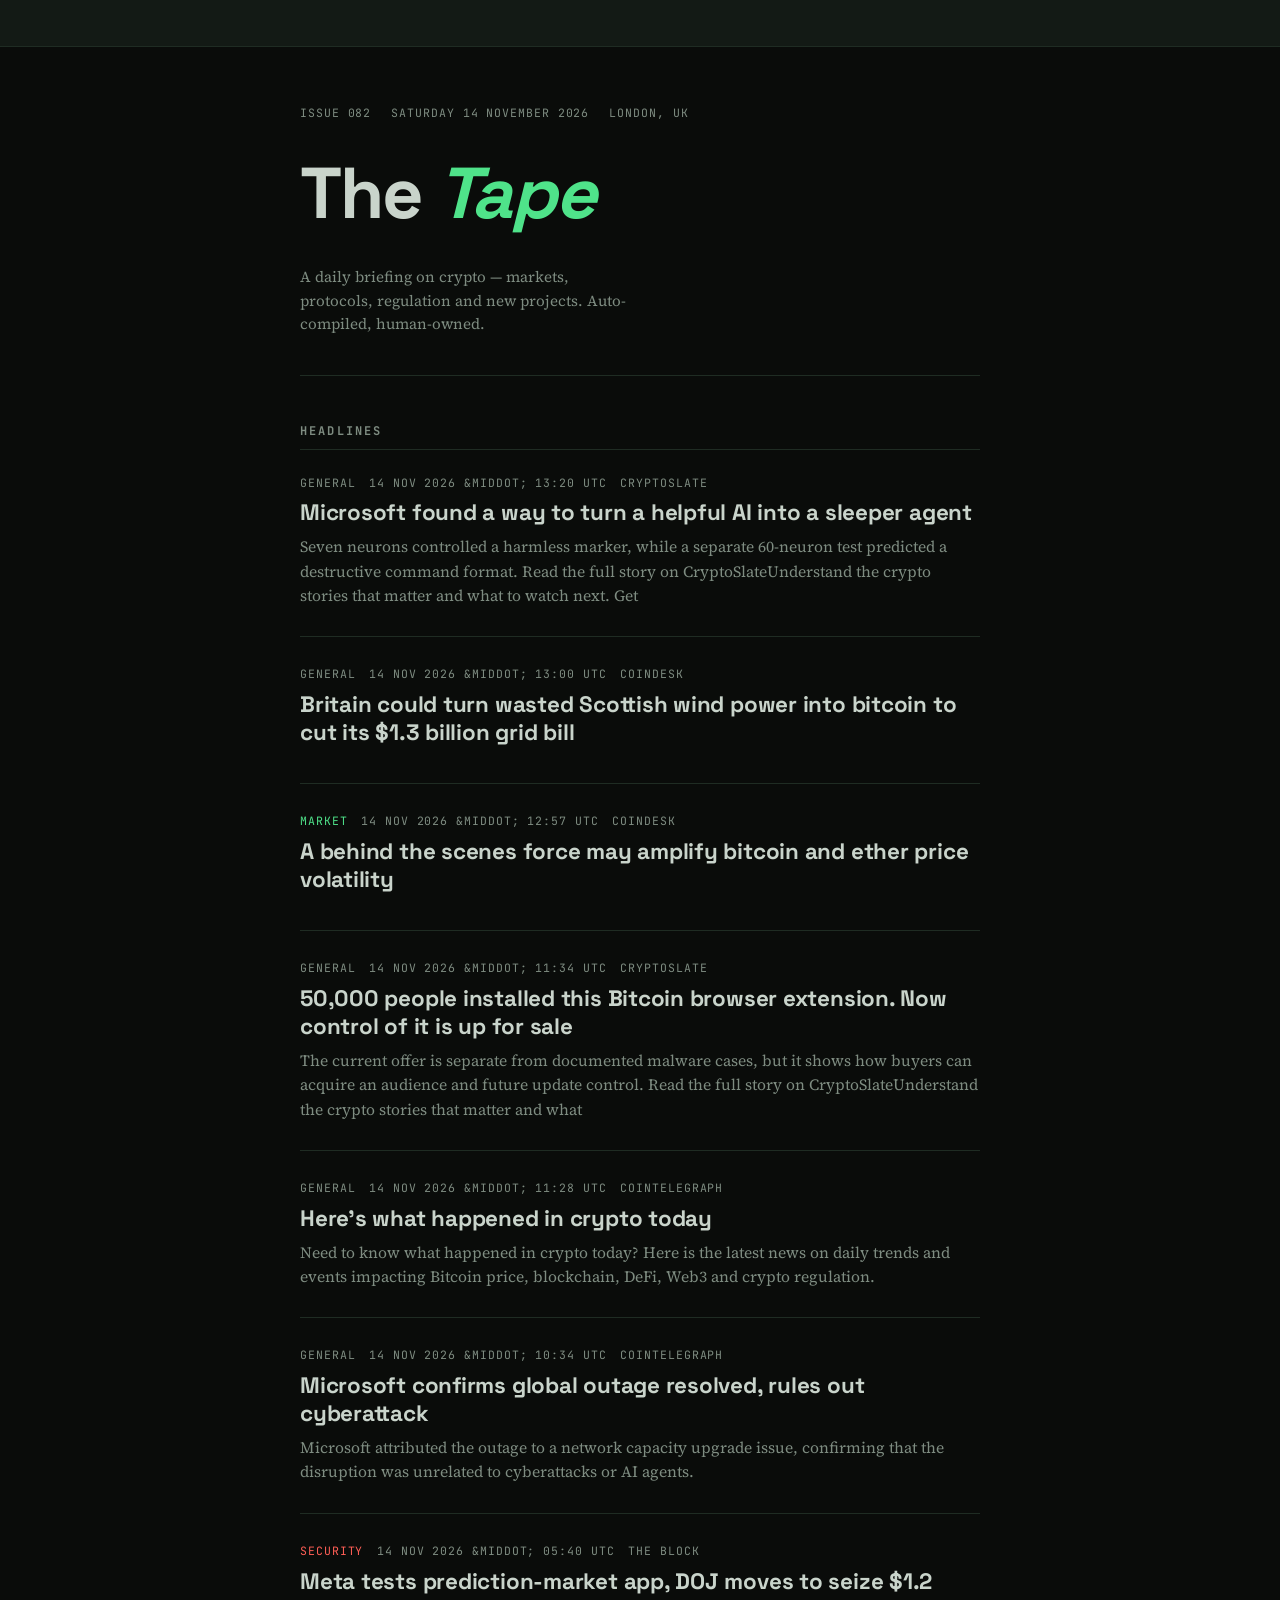
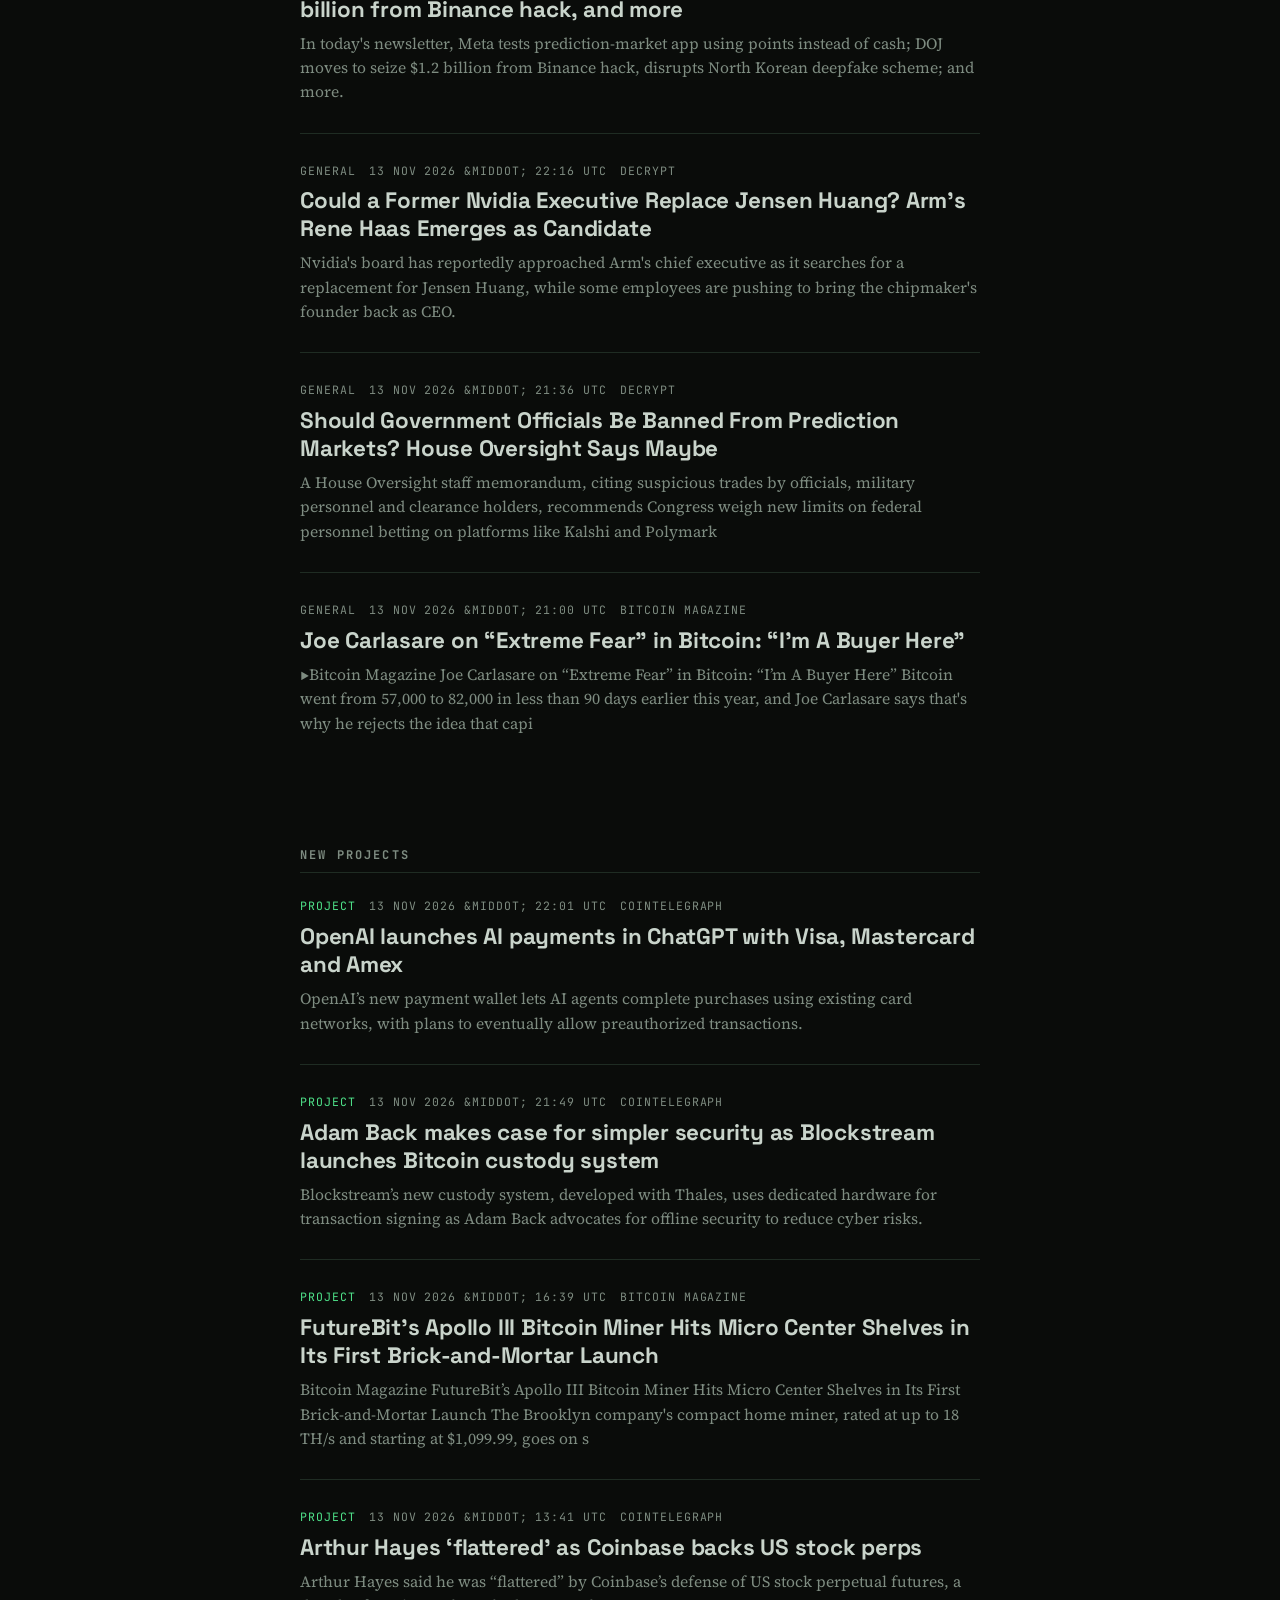
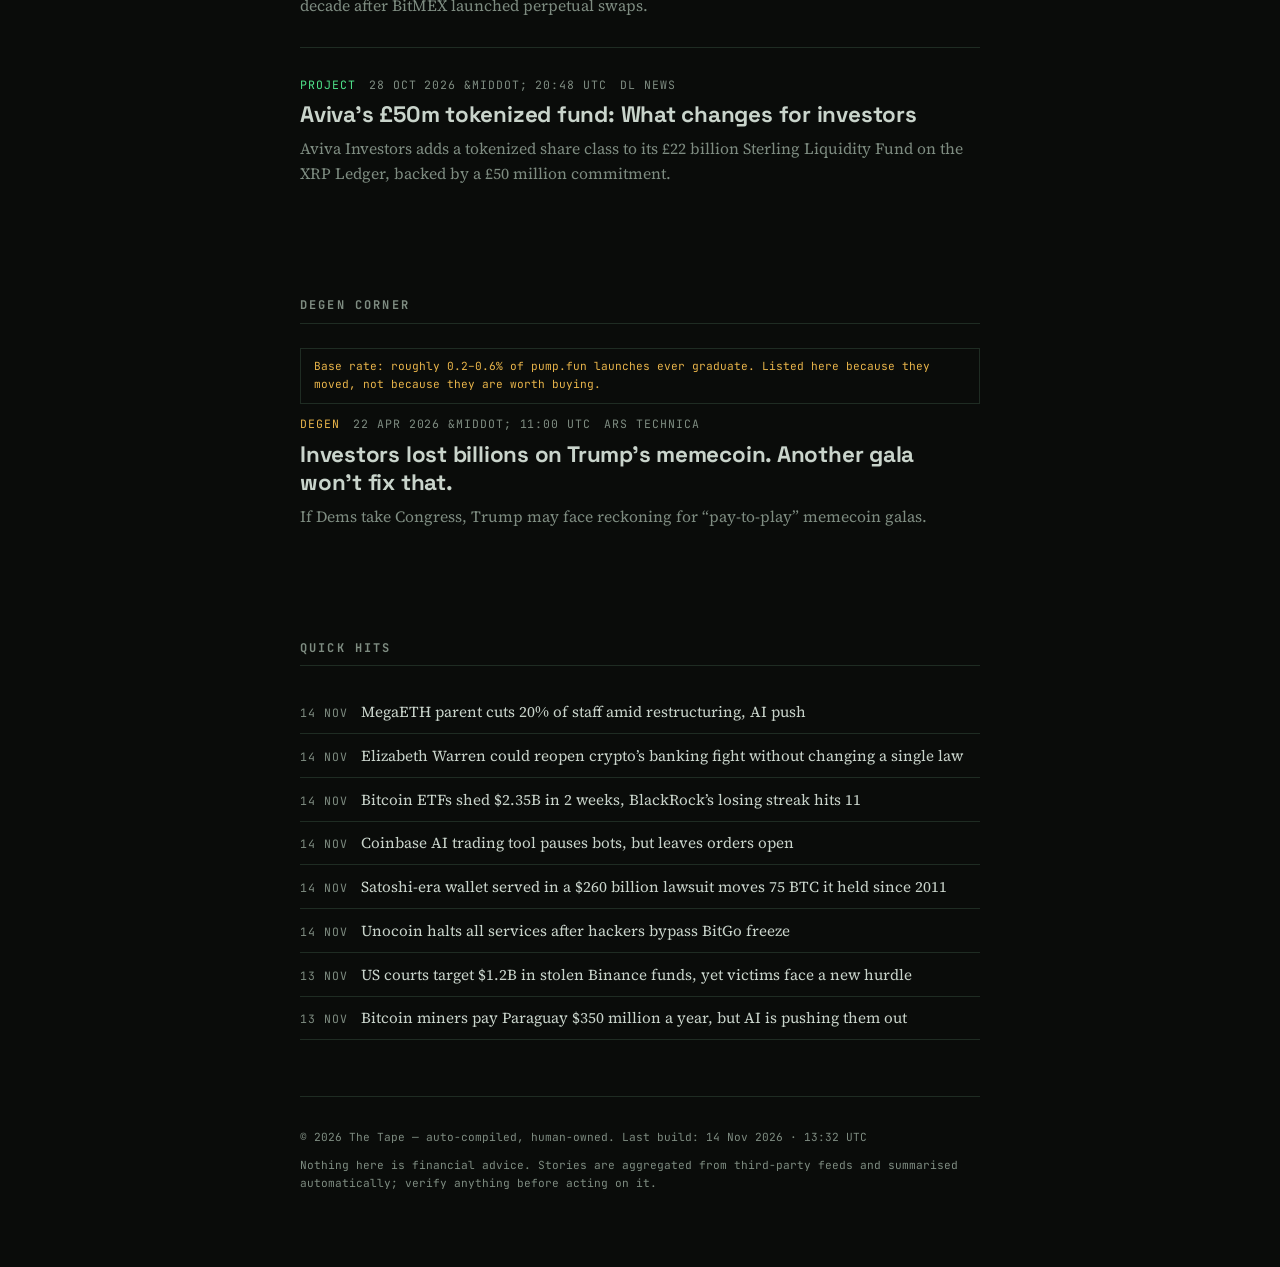
==== index.html @ 6de5f95a "Build: 2026-11-14 13:32 UTC" ====
<!DOCTYPE html>
<html lang="en">
<head>
<meta charset="utf-8">
<meta name="viewport" content="width=device-width, initial-scale=1.0">
<title>The Tape — Crypto Intelligence Briefing</title>
<meta name="description" content="A daily briefing on crypto: markets, protocols, regulation and new projects. Compiled for signal.">
<link rel="preconnect" href="https://fonts.googleapis.com">
<link rel="preconnect" href="https://fonts.gstatic.com" crossorigin>
<link href="https://fonts.googleapis.com/css2?family=Space+Grotesk:wght@500;700&family=Source+Serif+4:opsz,wght@8..60,400;8..60,600&family=JetBrains+Mono:wght@400;500&display=swap" rel="stylesheet">
<link rel="stylesheet" href="theme.css">
<style>
  * { box-sizing: border-box; }
  body { margin: 0; line-height: 1.55; font-size: 17px; }

  .ticker-rail {
    background: var(--rail);
    border-bottom: var(--rule);
    overflow: hidden;
    white-space: nowrap;
    padding: 0.6rem 0;
  }
  .ticker {
    display: inline-block;
    font-family: var(--face-data);
    font-size: 0.75rem;
    letter-spacing: 0.05em;
    color: var(--up);
    animation: scroll 60s linear infinite;
    padding-left: 100%;
  }
  @keyframes scroll { to { transform: translateX(-100%); } }

  .wrap { max-width: 720px; margin: 0 auto; padding: 0 1.25rem 4rem; }

  .masthead { padding: 2.5rem 0 1.5rem; border-bottom: var(--rule); }
  .masthead h1 {
    font-size: clamp(2.75rem, 13vw, 4.5rem);
    margin: 0.4rem 0;
    letter-spacing: -0.03em;
    font-weight: 700;
  }
  .masthead h1 em { color: var(--up); font-style: italic; }
  .issue-line { display: flex; gap: 1.25rem; flex-wrap: wrap; }
  .strapline { color: var(--ink-dim); font-size: 0.95rem; max-width: 42ch; }

  .section { padding: 2.25rem 0 0.5rem; }
  .section-head {
    font-family: var(--face-data);
    font-size: 0.75rem;
    letter-spacing: 0.18em;
    text-transform: uppercase;
    color: var(--ink-dim);
    border-bottom: var(--rule);
    padding-bottom: 0.5rem;
    margin-bottom: 1.5rem;
  }

  .story { padding-bottom: 1.75rem; margin-bottom: 1.75rem; border-bottom: var(--rule); }
  .story:last-child { border-bottom: none; }
  .meta { display: flex; gap: 0.85rem; flex-wrap: wrap; margin: 0 0 0.5rem; }
  .story h3 { font-size: 1.4rem; line-height: 1.25; margin: 0 0 0.5rem; letter-spacing: -0.01em; }
  .story h3 a { color: inherit; text-decoration: none; }
  .story h3 a:hover, .story h3 a:focus { color: var(--up); }
  .standfirst { margin: 0; color: var(--ink-dim); font-size: 0.98rem; }

  .quick-hits { list-style: none; padding: 0; margin: 0; }
  .quick-hits li {
    display: flex; gap: 0.85rem; align-items: baseline;
    padding: 0.6rem 0; border-bottom: var(--rule);
  }
  .quick-hits a { color: var(--ink); text-decoration: none; font-size: 0.95rem; }
  .quick-hits a:hover, .quick-hits a:focus { color: var(--up); }

  .colophon {
    font-family: var(--face-data);
    font-size: 0.7rem;
    color: var(--ink-dim);
    border-top: var(--rule);
    margin-top: 3rem;
    padding-top: 1.25rem;
  }

  a:focus-visible { outline: 2px solid var(--up); outline-offset: 3px; }
</style>
</head>
<body>

<div class="ticker-rail"><span class="ticker">Microsoft found a way to turn a helpful AI into a sleeper agent &nbsp;///&nbsp; Britain could turn wasted Scottish wind power into bitcoin to cut its $1.3 billion grid bill &nbsp;///&nbsp; A behind the scenes force may amplify bitcoin and ether price volatility &nbsp;///&nbsp; 50,000 people installed this Bitcoin browser extension. Now control of it is up for sale &nbsp;///&nbsp; Here’s what happened in crypto today</span></div>

<div class="wrap">

  <header class="masthead">
    <p class="issue-line">
      <span class="eyebrow">Issue 082</span>
      <span class="eyebrow">Saturday 14 November 2026</span>
      <span class="eyebrow">London, UK</span>
    </p>
    <h1>The <em>Tape</em></h1>
    <p class="strapline">
      A daily briefing on crypto — markets, protocols, regulation and new projects.
      Auto-compiled, human-owned.
    </p>
  </header>

  
    <section class="section">
      <h2 class="section-head">Headlines</h2>
      
      
      <article class="story">
        <p class="meta">
          <span class="tag tag--general">GENERAL</span>
          <span class="timestamp">14 NOV 2026 &MIDDOT; 13:20 UTC</span>
          <span class="source">CryptoSlate</span>
        </p>
        <h3><a href="https://cryptoslate.com/microsoft-found-a-way-to-turn-a-helpful-ai-into-a-sleeper-agent/">Microsoft found a way to turn a helpful AI into a sleeper agent</a></h3>
        <p class="standfirst">Seven neurons controlled a harmless marker, while a separate 60-neuron test predicted a destructive command format.
Read the full story on CryptoSlateUnderstand the crypto stories that matter and what to watch next. Get </p>
      </article>

      <article class="story">
        <p class="meta">
          <span class="tag tag--general">GENERAL</span>
          <span class="timestamp">14 NOV 2026 &MIDDOT; 13:00 UTC</span>
          <span class="source">CoinDesk</span>
        </p>
        <h3><a href="https://www.coindesk.com/policy/2026/11/13/britain-could-turn-wasted-scottish-wind-power-into-bitcoin-to-cut-its-usd1-3-billion-grid-bill">Britain could turn wasted Scottish wind power into bitcoin to cut its $1.3 billion grid bill</a></h3>
        <p class="standfirst"></p>
      </article>

      <article class="story">
        <p class="meta">
          <span class="tag tag--market">MARKET</span>
          <span class="timestamp">14 NOV 2026 &MIDDOT; 12:57 UTC</span>
          <span class="source">CoinDesk</span>
        </p>
        <h3><a href="https://www.coindesk.com/markets/2026/11/14/a-behind-the-scenes-force-may-amplify-bitcoin-and-ether-price-volatility">A behind the scenes force may amplify bitcoin and ether price volatility</a></h3>
        <p class="standfirst"></p>
      </article>

      <article class="story">
        <p class="meta">
          <span class="tag tag--general">GENERAL</span>
          <span class="timestamp">14 NOV 2026 &MIDDOT; 11:34 UTC</span>
          <span class="source">CryptoSlate</span>
        </p>
        <h3><a href="https://cryptoslate.com/50000-people-installed-this-bitcoin-browser-extension-now-control-of-it-is-up-for-sale/">50,000 people installed this Bitcoin browser extension. Now control of it is up for sale</a></h3>
        <p class="standfirst">The current offer is separate from documented malware cases, but it shows how buyers can acquire an audience and future update control.
Read the full story on CryptoSlateUnderstand the crypto stories that matter and what</p>
      </article>

      <article class="story">
        <p class="meta">
          <span class="tag tag--general">GENERAL</span>
          <span class="timestamp">14 NOV 2026 &MIDDOT; 11:28 UTC</span>
          <span class="source">Cointelegraph</span>
        </p>
        <h3><a href="https://cointelegraph.com/news/what-happened-in-crypto-today?utm_source=rss_feed&amp;utm_medium=rss&amp;utm_campaign=rss_partner_inbound">Here’s what happened in crypto today</a></h3>
        <p class="standfirst">Need to know what happened in crypto today? Here is the latest news on daily trends and events impacting Bitcoin price, blockchain, DeFi, Web3 and crypto regulation.</p>
      </article>

      <article class="story">
        <p class="meta">
          <span class="tag tag--general">GENERAL</span>
          <span class="timestamp">14 NOV 2026 &MIDDOT; 10:34 UTC</span>
          <span class="source">Cointelegraph</span>
        </p>
        <h3><a href="https://cointelegraph.com/news/microsoft-365-outage-resolved-cyberattack-ruled-out?utm_source=rss_feed&amp;utm_medium=rss&amp;utm_campaign=rss_partner_inbound">Microsoft confirms global outage resolved, rules out cyberattack</a></h3>
        <p class="standfirst">Microsoft attributed the outage to a network capacity upgrade issue, confirming that the disruption was unrelated to cyberattacks or AI agents.</p>
      </article>

      <article class="story">
        <p class="meta">
          <span class="tag tag--security">SECURITY</span>
          <span class="timestamp">14 NOV 2026 &MIDDOT; 05:40 UTC</span>
          <span class="source">The Block</span>
        </p>
        <h3><a href="https://www.theblock.co/newsletters/the-daily/2026-11-14-meta-prediction-market-app-doj-binance-hack-more-crypto-news-440304">Meta tests prediction-market app, DOJ moves to seize $1.2 billion from Binance hack, and more</a></h3>
        <p class="standfirst">In today&#x27;s newsletter, Meta tests prediction-market app using points instead of cash; DOJ moves to seize $1.2 billion from Binance hack, disrupts North Korean deepfake scheme; and more.</p>
      </article>

      <article class="story">
        <p class="meta">
          <span class="tag tag--general">GENERAL</span>
          <span class="timestamp">13 NOV 2026 &MIDDOT; 22:16 UTC</span>
          <span class="source">Decrypt</span>
        </p>
        <h3><a href="https://decrypt.co/383276/nvidia-arm-ceo-rene-haas-replace-jensen-huang">Could a Former Nvidia Executive Replace Jensen Huang? Arm’s Rene Haas Emerges as Candidate</a></h3>
        <p class="standfirst">Nvidia&#x27;s board has reportedly approached Arm&#x27;s chief executive as it searches for a replacement for Jensen Huang, while some employees are pushing to bring the chipmaker&#x27;s founder back as CEO.</p>
      </article>

      <article class="story">
        <p class="meta">
          <span class="tag tag--general">GENERAL</span>
          <span class="timestamp">13 NOV 2026 &MIDDOT; 21:36 UTC</span>
          <span class="source">Decrypt</span>
        </p>
        <h3><a href="https://decrypt.co/383271/government-officials-banned-prediction-markets-house-oversight">Should Government Officials Be Banned From Prediction Markets? House Oversight Says Maybe</a></h3>
        <p class="standfirst">A House Oversight staff memorandum, citing suspicious trades by officials, military personnel and clearance holders, recommends Congress weigh new limits on federal personnel betting on platforms like Kalshi and Polymark</p>
      </article>

      <article class="story">
        <p class="meta">
          <span class="tag tag--general">GENERAL</span>
          <span class="timestamp">13 NOV 2026 &MIDDOT; 21:00 UTC</span>
          <span class="source">Bitcoin Magazine</span>
        </p>
        <h3><a href="https://bitcoinmagazine.com/videos/joe-carlasare-on-extreme-fear-in-bitcoin-im-a-buyer-here">Joe Carlasare on “Extreme Fear” in Bitcoin: “I’m A Buyer Here”</a></h3>
        <p class="standfirst">▶Bitcoin Magazine

Joe Carlasare on “Extreme Fear” in Bitcoin: “I’m A Buyer Here”
Bitcoin went from 57,000 to 82,000 in less than 90 days earlier this year, and Joe Carlasare says that&#x27;s why he rejects the idea that capi</p>
      </article>
    </section>
  
    <section class="section">
      <h2 class="section-head">New projects</h2>
      
      
      <article class="story">
        <p class="meta">
          <span class="tag tag--project">PROJECT</span>
          <span class="timestamp">13 NOV 2026 &MIDDOT; 22:01 UTC</span>
          <span class="source">Cointelegraph</span>
        </p>
        <h3><a href="https://cointelegraph.com/news/openai-ai-payments-chatgpt-wallet-visa-mastercard-amex?utm_source=rss_feed&amp;utm_medium=rss&amp;utm_campaign=rss_partner_inbound">OpenAI launches AI payments in ChatGPT with Visa, Mastercard and Amex</a></h3>
        <p class="standfirst">OpenAI’s new payment wallet lets AI agents complete purchases using existing card networks, with plans to eventually allow preauthorized transactions.</p>
      </article>

      <article class="story">
        <p class="meta">
          <span class="tag tag--project">PROJECT</span>
          <span class="timestamp">13 NOV 2026 &MIDDOT; 21:49 UTC</span>
          <span class="source">Cointelegraph</span>
        </p>
        <h3><a href="https://cointelegraph.com/news/adam-back-simpler-security-blockstream-bitcoin-custody-system?utm_source=rss_feed&amp;utm_medium=rss&amp;utm_campaign=rss_partner_inbound">Adam Back makes case for simpler security as Blockstream launches Bitcoin custody system</a></h3>
        <p class="standfirst">Blockstream’s new custody system, developed with Thales, uses dedicated hardware for transaction signing as Adam Back advocates for offline security to reduce cyber risks.</p>
      </article>

      <article class="story">
        <p class="meta">
          <span class="tag tag--project">PROJECT</span>
          <span class="timestamp">13 NOV 2026 &MIDDOT; 16:39 UTC</span>
          <span class="source">Bitcoin Magazine</span>
        </p>
        <h3><a href="https://bitcoinmagazine.com/news/futurebit-apollo-iii-hits-micro-center-shelves">FutureBit’s Apollo III Bitcoin Miner Hits Micro Center Shelves in Its First Brick-and-Mortar Launch</a></h3>
        <p class="standfirst">Bitcoin Magazine

FutureBit’s Apollo III Bitcoin Miner Hits Micro Center Shelves in Its First Brick-and-Mortar Launch
The Brooklyn company&#x27;s compact home miner, rated at up to 18 TH/s and starting at $1,099.99, goes on s</p>
      </article>

      <article class="story">
        <p class="meta">
          <span class="tag tag--project">PROJECT</span>
          <span class="timestamp">13 NOV 2026 &MIDDOT; 13:41 UTC</span>
          <span class="source">Cointelegraph</span>
        </p>
        <h3><a href="https://cointelegraph.com/news/arthur-hayes-coinbase-us-stock-perps-cftc?utm_source=rss_feed&amp;utm_medium=rss&amp;utm_campaign=rss_partner_inbound">Arthur Hayes ‘flattered’ as Coinbase backs US stock perps</a></h3>
        <p class="standfirst">Arthur Hayes said he was “flattered” by Coinbase’s defense of US stock perpetual futures, a decade after BitMEX launched perpetual swaps.</p>
      </article>

      <article class="story">
        <p class="meta">
          <span class="tag tag--project">PROJECT</span>
          <span class="timestamp">28 OCT 2026 &MIDDOT; 20:48 UTC</span>
          <span class="source">DL News</span>
        </p>
        <h3><a href="https://www.dlnews.com/articles/markets/aviva-tokenized-liquidity-fund-explained/">Aviva’s £50m tokenized fund: What changes for investors</a></h3>
        <p class="standfirst">Aviva Investors adds a tokenized share class to its £22 billion Sterling Liquidity Fund on the XRP Ledger, backed by a £50 million commitment.</p>
      </article>
    </section>
  
    <section class="section">
      <h2 class="section-head">Degen corner</h2>
      <p class="degen-note">Base rate: roughly 0.2&ndash;0.6% of pump.fun launches ever graduate. Listed here because they moved, not because they are worth buying.</p>
      
      <article class="story">
        <p class="meta">
          <span class="tag tag--degen">DEGEN</span>
          <span class="timestamp">22 APR 2026 &MIDDOT; 11:00 UTC</span>
          <span class="source">Ars Technica</span>
        </p>
        <h3><a href="https://arstechnica.com/tech-policy/2026/04/investors-lost-billions-on-trumps-memecoin-another-gala-wont-fix-that/">Investors lost billions on Trump’s memecoin. Another gala won’t fix that.</a></h3>
        <p class="standfirst">If Dems take Congress, Trump may face reckoning for “pay-to-play” memecoin galas.</p>
      </article>
    </section>
  
    <section class="section">
      <h2 class="section-head">Quick hits</h2>
      <ul class="quick-hits">
        <li><span class="timestamp">14 NOV</span><a href="https://cointelegraph.com/news/megaeth-parent-cuts-20-percent-staff-ai-push?utm_source=rss_feed&amp;utm_medium=rss&amp;utm_campaign=rss_partner_inbound">MegaETH parent cuts 20% of staff amid restructuring, AI push</a></li>
        <li><span class="timestamp">14 NOV</span><a href="https://cryptoslate.com/warren-could-reopen-crypto-banking-fight-without-changing-a-single-law/">Elizabeth Warren could reopen crypto’s banking fight without changing a single law</a></li>
        <li><span class="timestamp">14 NOV</span><a href="https://cointelegraph.com/markets/bitcoin-etf-outflows-2-35-billion-blackrock-11-session-streak?utm_source=rss_feed&amp;utm_medium=rss&amp;utm_campaign=rss_partner_inbound">Bitcoin ETFs shed $2.35B in 2 weeks, BlackRock’s losing streak hits 11</a></li>
        <li><span class="timestamp">14 NOV</span><a href="https://cryptoslate.com/coinbase-ai-trading-tool-pauses-bots-but-leaves-orders-open/">Coinbase AI trading tool pauses bots, but leaves orders open</a></li>
        <li><span class="timestamp">14 NOV</span><a href="https://www.coindesk.com/markets/2026/11/13/satoshi-era-wallet-served-in-a-usd260-billion-lawsuit-moves-75-btc-it-held-since-2011">Satoshi-era wallet served in a $260 billion lawsuit moves 75 BTC it held since 2011</a></li>
        <li><span class="timestamp">14 NOV</span><a href="https://cryptoslate.com/unocoin-halts-all-services-after-hackers-bypass-bitgo-freeze/">Unocoin halts all services after hackers bypass BitGo freeze</a></li>
        <li><span class="timestamp">13 NOV</span><a href="https://cryptoslate.com/binance-funds-theft-us-court-orders-cover-over-1-2-billion-with-return-unresolved/">US courts target $1.2B in stolen Binance funds, yet victims face a new hurdle</a></li>
        <li><span class="timestamp">13 NOV</span><a href="https://www.coindesk.com/tech/2026/11/13/bitcoin-miners-pay-paraguay-usd350-million-a-year-but-ai-is-pushing-them-out">Bitcoin miners pay Paraguay $350 million a year, but AI is pushing them out</a></li>
      </ul>
    </section>

  <footer class="colophon">
    <p>&copy; 2026 The Tape — auto-compiled, human-owned. Last build: 14 Nov 2026 &middot; 13:32 UTC</p>
    <p>Nothing here is financial advice. Stories are aggregated from third-party
       feeds and summarised automatically; verify anything before acting on it.</p>
  </footer>

</div>
</body>
</html>
---- theme.css ----
/* The Tape — theme tokens
   Drop into template.html's <style> block, above your existing rules.
   Deliberately distinct from The Wire's paper palette: this is a reading
   surface for market data, so the green is a price signal first and a
   decoration second. Green means up, red means down, amber means "handle
   with care" — the DEGEN section is amber-cased throughout for that reason.
*/

:root {
  /* Surface — near-black with a slight green cast, not pure #000.
     Pure black on OLED makes hairline rules disappear. */
  --void:    #0A0C0A;   /* page */
  --rail:    #131A15;   /* cards, ticker strip */
  --line:    #1F2C23;   /* hairlines, dividers */

  /* Text — desaturated so the signal colours stay loud */
  --ink:     #C9D4CB;   /* body */
  --ink-dim: #7E8C81;   /* timestamps, source names, metadata */

  /* Signal */
  --up:      #4FE38A;   /* gains, live indicator, active filter */
  --down:    #FF5F56;   /* losses, security alerts */
  --caution: #E8B44A;   /* degen section, promo-flagged stories */

  /* Type */
  --face-display: "Space Grotesk", "Archivo", system-ui, sans-serif;
  --face-body:    "Source Serif 4", Georgia, serif;
  --face-data:    "JetBrains Mono", "IBM Plex Mono", ui-monospace, monospace;

  --rule: 1px solid var(--line);
}

body {
  background: var(--void);
  color: var(--ink);
  font-family: var(--face-body);
}

/* Section eyebrows and all numeric data run monospace — on a page called
   The Tape, the fixed-width column IS the identity. Don't set prices in
   the body face; the digits won't align down the column. */
.eyebrow, .timestamp, .source, .price, .tag {
  font-family: var(--face-data);
  font-size: 0.72rem;
  letter-spacing: 0.08em;
  text-transform: uppercase;
  color: var(--ink-dim);
}

h1, h2, h3 { font-family: var(--face-display); color: var(--ink); }

/* Tag colours by section — the classifier's output drives these */
.tag--market     { color: var(--up); }
.tag--protocol   { color: var(--ink); }
.tag--regulation { color: var(--ink-dim); }
.tag--security   { color: var(--down); }
.tag--project    { color: var(--up); }
.tag--degen      { color: var(--caution); }
.tag--general    { color: var(--ink-dim); }

/* Price direction */
.delta--up   { color: var(--up); }
.delta--down { color: var(--down); }

/* Promo-flagged stories stay visible but visually demoted — you want to see
   what the low-trust feeds are pushing without it competing for attention. */
.story--promo { opacity: 0.55; border-left: 2px solid var(--caution); padding-left: 0.75rem; }

/* The degen section carries its base rate in the header, permanently.
   This is the honest framing, not a disclaimer bolted on. */
.degen-note {
  font-family: var(--face-data);
  font-size: 0.7rem;
  color: var(--caution);
  border: var(--rule);
  padding: 0.6rem 0.8rem;
}

@media (prefers-reduced-motion: reduce) {
  .ticker { animation: none; overflow-x: auto; }
}
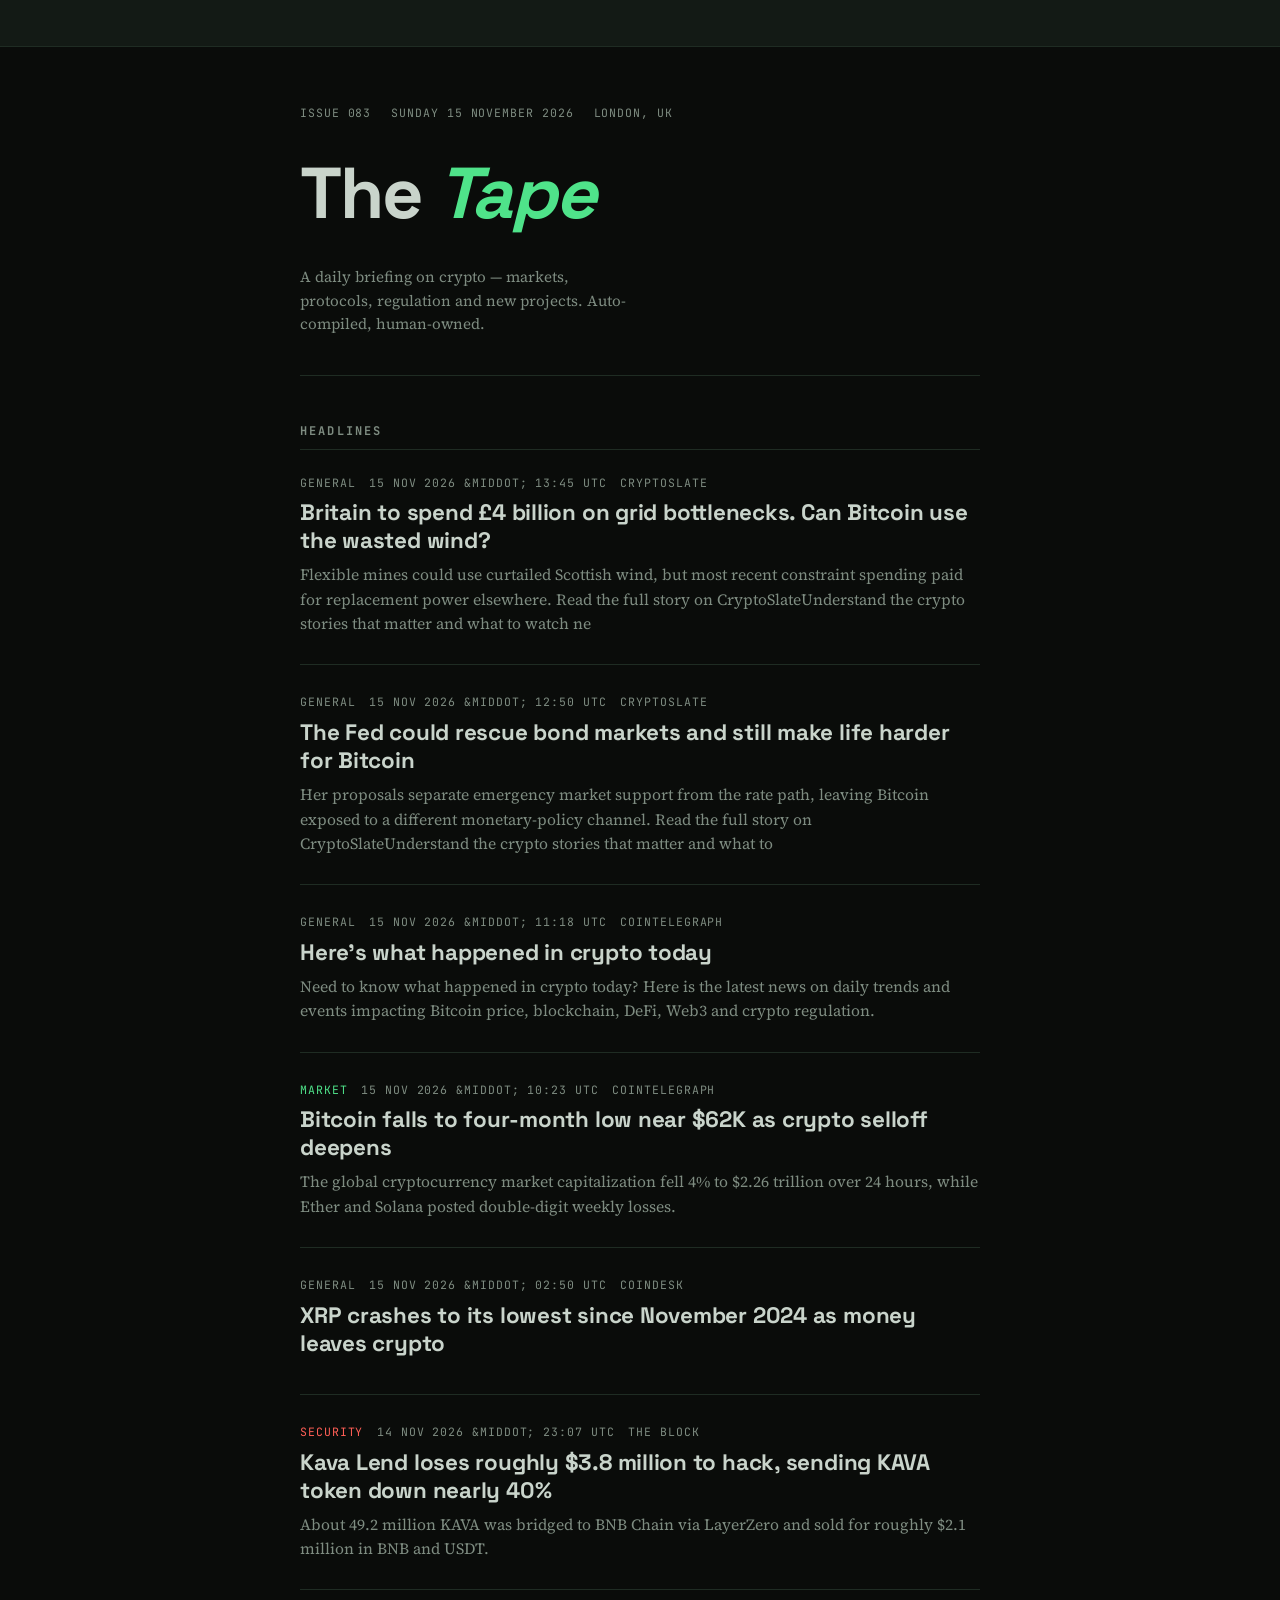
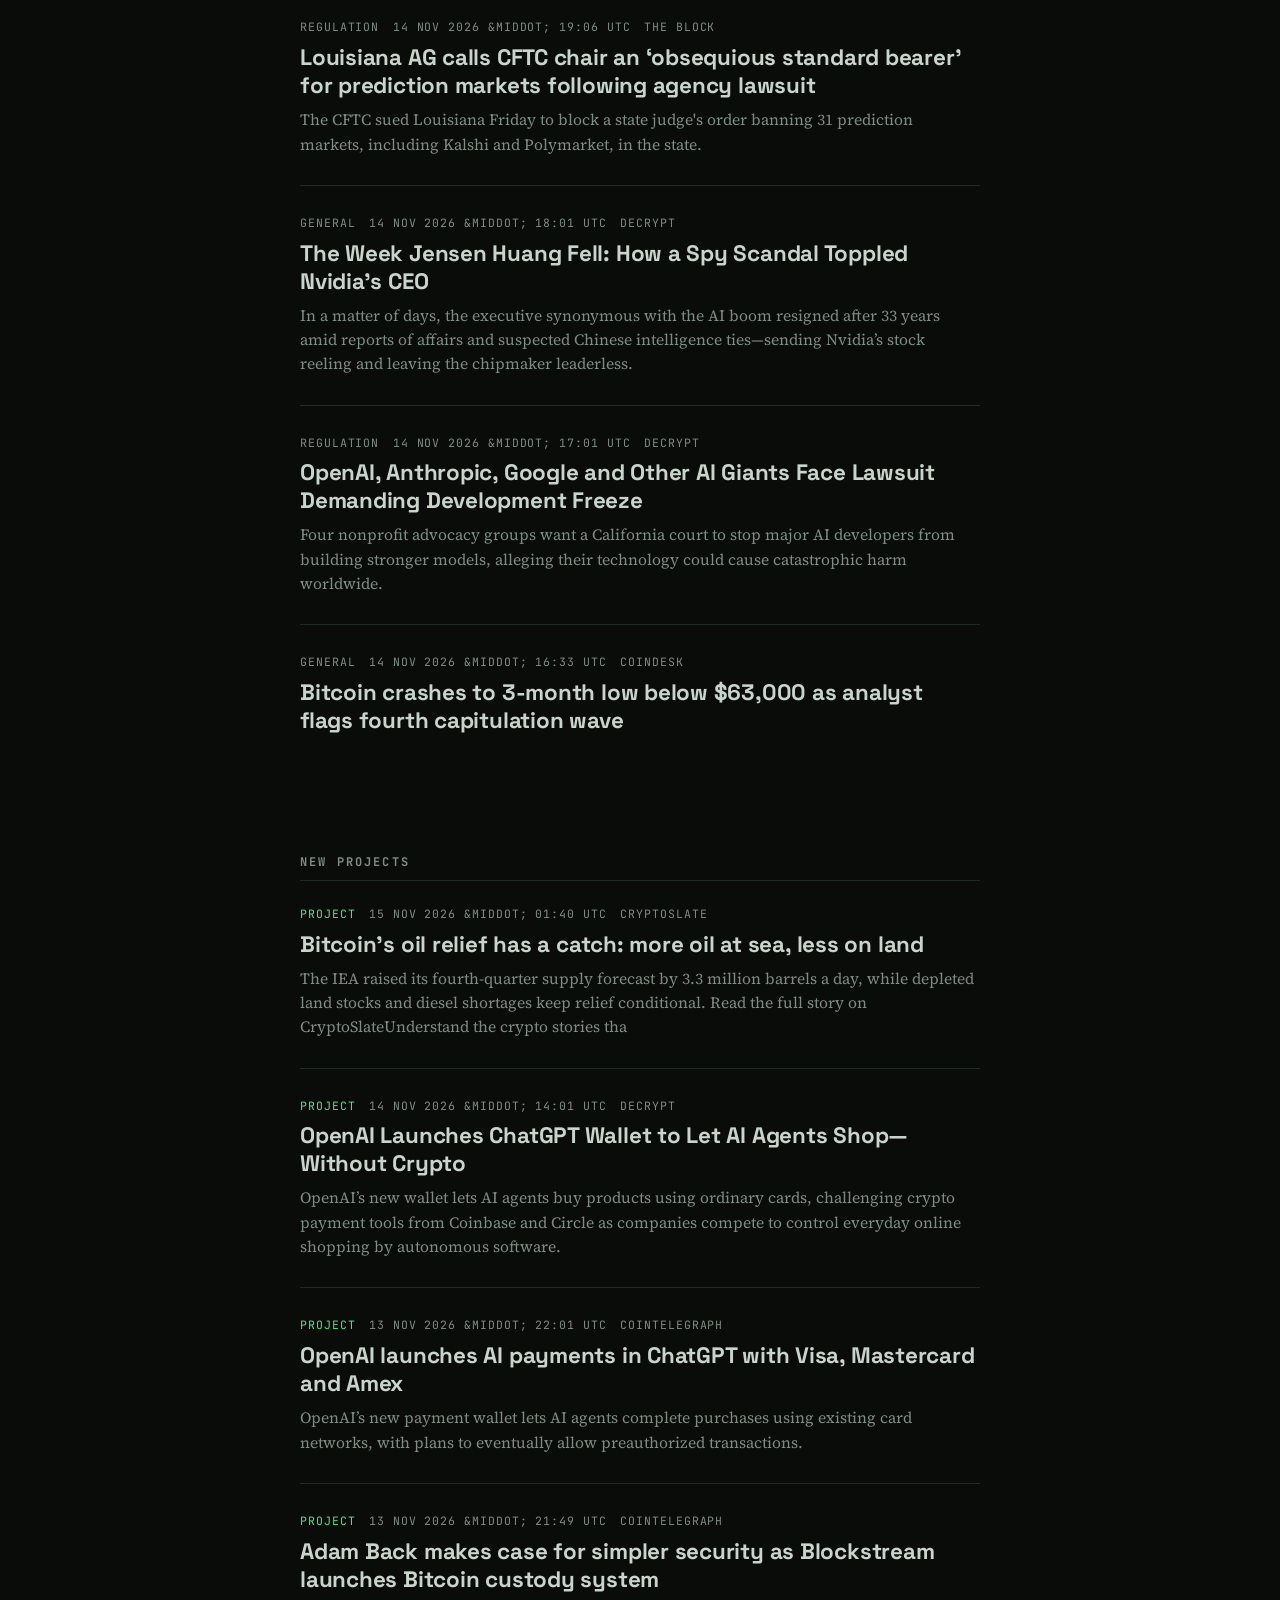
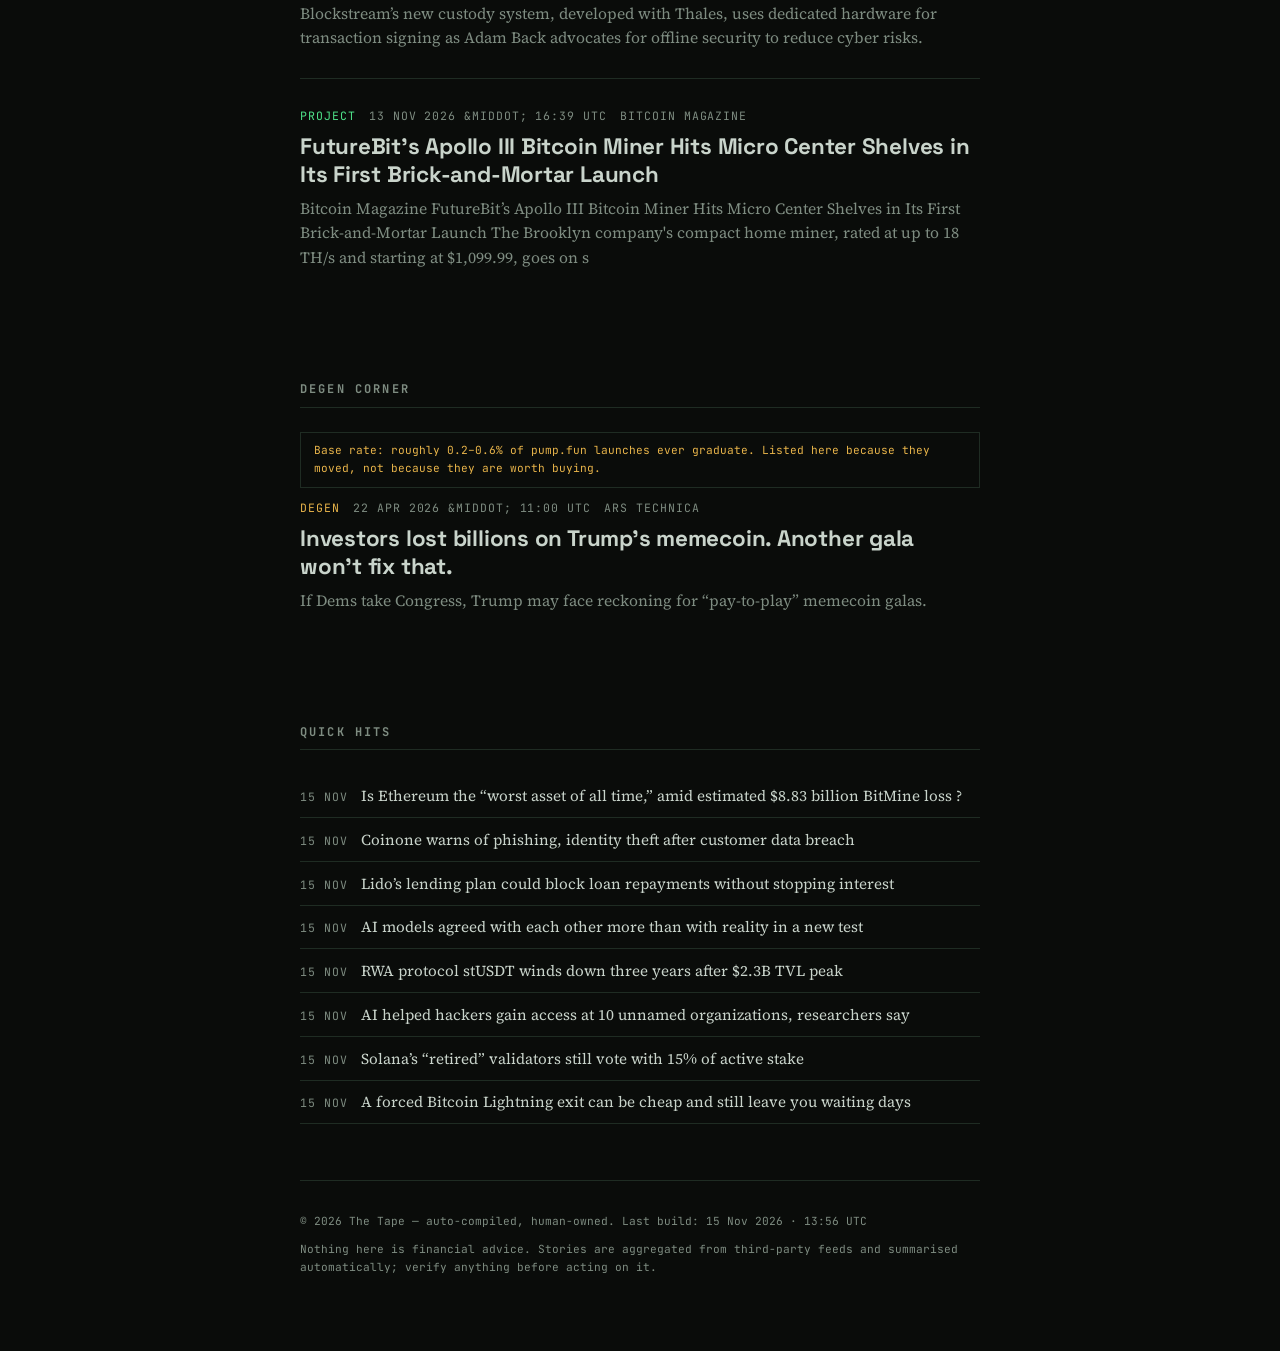
==== commit d7fb6462: "Build: 2026-11-15 13:56 UTC" ====
--- a/index.html
+++ b/index.html
@@ -86,14 +86,14 @@
 </head>
 <body>
 
-<div class="ticker-rail"><span class="ticker">Microsoft found a way to turn a helpful AI into a sleeper agent &nbsp;///&nbsp; Britain could turn wasted Scottish wind power into bitcoin to cut its $1.3 billion grid bill &nbsp;///&nbsp; A behind the scenes force may amplify bitcoin and ether price volatility &nbsp;///&nbsp; 50,000 people installed this Bitcoin browser extension. Now control of it is up for sale &nbsp;///&nbsp; Here’s what happened in crypto today</span></div>
+<div class="ticker-rail"><span class="ticker">Britain to spend £4 billion on grid bottlenecks. Can Bitcoin use the wasted wind? &nbsp;///&nbsp; The Fed could rescue bond markets and still make life harder for Bitcoin &nbsp;///&nbsp; Here’s what happened in crypto today &nbsp;///&nbsp; Bitcoin falls to four-month low near $62K as crypto selloff deepens &nbsp;///&nbsp; XRP crashes to its lowest since November 2024 as money leaves crypto</span></div>
 
 <div class="wrap">
 
   <header class="masthead">
     <p class="issue-line">
-      <span class="eyebrow">Issue 082</span>
-      <span class="eyebrow">Saturday 14 November 2026</span>
+      <span class="eyebrow">Issue 083</span>
+      <span class="eyebrow">Sunday 15 November 2026</span>
       <span class="eyebrow">London, UK</span>
     </p>
     <h1>The <em>Tape</em></h1>
@@ -111,49 +111,29 @@
       <article class="story">
         <p class="meta">
           <span class="tag tag--general">GENERAL</span>
-          <span class="timestamp">14 NOV 2026 &MIDDOT; 13:20 UTC</span>
+          <span class="timestamp">15 NOV 2026 &MIDDOT; 13:45 UTC</span>
           <span class="source">CryptoSlate</span>
         </p>
-        <h3><a href="https://cryptoslate.com/microsoft-found-a-way-to-turn-a-helpful-ai-into-a-sleeper-agent/">Microsoft found a way to turn a helpful AI into a sleeper agent</a></h3>
-        <p class="standfirst">Seven neurons controlled a harmless marker, while a separate 60-neuron test predicted a destructive command format.
-Read the full story on CryptoSlateUnderstand the crypto stories that matter and what to watch next. Get </p>
-      </article>
-
-      <article class="story">
-        <p class="meta">
-          <span class="tag tag--general">GENERAL</span>
-          <span class="timestamp">14 NOV 2026 &MIDDOT; 13:00 UTC</span>
-          <span class="source">CoinDesk</span>
-        </p>
-        <h3><a href="https://www.coindesk.com/policy/2026/11/13/britain-could-turn-wasted-scottish-wind-power-into-bitcoin-to-cut-its-usd1-3-billion-grid-bill">Britain could turn wasted Scottish wind power into bitcoin to cut its $1.3 billion grid bill</a></h3>
-        <p class="standfirst"></p>
-      </article>
-
-      <article class="story">
-        <p class="meta">
-          <span class="tag tag--market">MARKET</span>
-          <span class="timestamp">14 NOV 2026 &MIDDOT; 12:57 UTC</span>
-          <span class="source">CoinDesk</span>
-        </p>
-        <h3><a href="https://www.coindesk.com/markets/2026/11/14/a-behind-the-scenes-force-may-amplify-bitcoin-and-ether-price-volatility">A behind the scenes force may amplify bitcoin and ether price volatility</a></h3>
-        <p class="standfirst"></p>
-      </article>
-
-      <article class="story">
-        <p class="meta">
-          <span class="tag tag--general">GENERAL</span>
-          <span class="timestamp">14 NOV 2026 &MIDDOT; 11:34 UTC</span>
+        <h3><a href="https://cryptoslate.com/can-bitcoin-use-britains-wasted-wind/">Britain to spend £4 billion on grid bottlenecks. Can Bitcoin use the wasted wind?</a></h3>
+        <p class="standfirst">Flexible mines could use curtailed Scottish wind, but most recent constraint spending paid for replacement power elsewhere.
+Read the full story on CryptoSlateUnderstand the crypto stories that matter and what to watch ne</p>
+      </article>
+
+      <article class="story">
+        <p class="meta">
+          <span class="tag tag--general">GENERAL</span>
+          <span class="timestamp">15 NOV 2026 &MIDDOT; 12:50 UTC</span>
           <span class="source">CryptoSlate</span>
         </p>
-        <h3><a href="https://cryptoslate.com/50000-people-installed-this-bitcoin-browser-extension-now-control-of-it-is-up-for-sale/">50,000 people installed this Bitcoin browser extension. Now control of it is up for sale</a></h3>
-        <p class="standfirst">The current offer is separate from documented malware cases, but it shows how buyers can acquire an audience and future update control.
-Read the full story on CryptoSlateUnderstand the crypto stories that matter and what</p>
-      </article>
-
-      <article class="story">
-        <p class="meta">
-          <span class="tag tag--general">GENERAL</span>
-          <span class="timestamp">14 NOV 2026 &MIDDOT; 11:28 UTC</span>
+        <h3><a href="https://cryptoslate.com/fed-bond-market-rescue-could-still-hurt-bitcoin/">The Fed could rescue bond markets and still make life harder for Bitcoin</a></h3>
+        <p class="standfirst">Her proposals separate emergency market support from the rate path, leaving Bitcoin exposed to a different monetary-policy channel.
+Read the full story on CryptoSlateUnderstand the crypto stories that matter and what to </p>
+      </article>
+
+      <article class="story">
+        <p class="meta">
+          <span class="tag tag--general">GENERAL</span>
+          <span class="timestamp">15 NOV 2026 &MIDDOT; 11:18 UTC</span>
           <span class="source">Cointelegraph</span>
         </p>
         <h3><a href="https://cointelegraph.com/news/what-happened-in-crypto-today?utm_source=rss_feed&amp;utm_medium=rss&amp;utm_campaign=rss_partner_inbound">Here’s what happened in crypto today</a></h3>
@@ -162,55 +142,72 @@
 
       <article class="story">
         <p class="meta">
-          <span class="tag tag--general">GENERAL</span>
-          <span class="timestamp">14 NOV 2026 &MIDDOT; 10:34 UTC</span>
+          <span class="tag tag--market">MARKET</span>
+          <span class="timestamp">15 NOV 2026 &MIDDOT; 10:23 UTC</span>
           <span class="source">Cointelegraph</span>
         </p>
-        <h3><a href="https://cointelegraph.com/news/microsoft-365-outage-resolved-cyberattack-ruled-out?utm_source=rss_feed&amp;utm_medium=rss&amp;utm_campaign=rss_partner_inbound">Microsoft confirms global outage resolved, rules out cyberattack</a></h3>
-        <p class="standfirst">Microsoft attributed the outage to a network capacity upgrade issue, confirming that the disruption was unrelated to cyberattacks or AI agents.</p>
+        <h3><a href="https://cointelegraph.com/markets/bitcoin-four-month-low-62k-crypto-market-selloff?utm_source=rss_feed&amp;utm_medium=rss&amp;utm_campaign=rss_partner_inbound">Bitcoin falls to four-month low near $62K as crypto selloff deepens</a></h3>
+        <p class="standfirst">The global cryptocurrency market capitalization fell 4% to $2.26 trillion over 24 hours, while Ether and Solana posted double-digit weekly losses.</p>
+      </article>
+
+      <article class="story">
+        <p class="meta">
+          <span class="tag tag--general">GENERAL</span>
+          <span class="timestamp">15 NOV 2026 &MIDDOT; 02:50 UTC</span>
+          <span class="source">CoinDesk</span>
+        </p>
+        <h3><a href="https://www.coindesk.com/markets/2026/11/15/xrp-crashes-to-its-lowest-since-november-2024-as-money-leaves-crypto">XRP crashes to its lowest since November 2024 as money leaves crypto</a></h3>
+        <p class="standfirst"></p>
       </article>
 
       <article class="story">
         <p class="meta">
           <span class="tag tag--security">SECURITY</span>
-          <span class="timestamp">14 NOV 2026 &MIDDOT; 05:40 UTC</span>
+          <span class="timestamp">14 NOV 2026 &MIDDOT; 23:07 UTC</span>
           <span class="source">The Block</span>
         </p>
-        <h3><a href="https://www.theblock.co/newsletters/the-daily/2026-11-14-meta-prediction-market-app-doj-binance-hack-more-crypto-news-440304">Meta tests prediction-market app, DOJ moves to seize $1.2 billion from Binance hack, and more</a></h3>
-        <p class="standfirst">In today&#x27;s newsletter, Meta tests prediction-market app using points instead of cash; DOJ moves to seize $1.2 billion from Binance hack, disrupts North Korean deepfake scheme; and more.</p>
-      </article>
-
-      <article class="story">
-        <p class="meta">
-          <span class="tag tag--general">GENERAL</span>
-          <span class="timestamp">13 NOV 2026 &MIDDOT; 22:16 UTC</span>
+        <h3><a href="https://www.theblock.co/news/defi/2026-11-14-kava-lend-loses-roughly-3-8-million-to-hack-sending-kava-token-down-nearly-40-440350">Kava Lend loses roughly $3.8 million to hack, sending KAVA token down nearly 40%</a></h3>
+        <p class="standfirst">About 49.2 million KAVA was bridged to BNB Chain via LayerZero and sold for roughly $2.1 million in BNB and USDT.</p>
+      </article>
+
+      <article class="story">
+        <p class="meta">
+          <span class="tag tag--regulation">REGULATION</span>
+          <span class="timestamp">14 NOV 2026 &MIDDOT; 19:06 UTC</span>
+          <span class="source">The Block</span>
+        </p>
+        <h3><a href="https://www.theblock.co/news/regulation/2026-11-14-louisiana-ag-calls-cftc-chair-an-obsequious-standard-bearer-for-prediction-markets-following-agency-lawsuit-440342">Louisiana AG calls CFTC chair an ‘obsequious standard bearer’ for prediction markets following agency lawsuit</a></h3>
+        <p class="standfirst">The CFTC sued Louisiana Friday to block a state judge&#x27;s order banning 31 prediction markets, including Kalshi and Polymarket, in the state.</p>
+      </article>
+
+      <article class="story">
+        <p class="meta">
+          <span class="tag tag--general">GENERAL</span>
+          <span class="timestamp">14 NOV 2026 &MIDDOT; 18:01 UTC</span>
           <span class="source">Decrypt</span>
         </p>
-        <h3><a href="https://decrypt.co/383276/nvidia-arm-ceo-rene-haas-replace-jensen-huang">Could a Former Nvidia Executive Replace Jensen Huang? Arm’s Rene Haas Emerges as Candidate</a></h3>
-        <p class="standfirst">Nvidia&#x27;s board has reportedly approached Arm&#x27;s chief executive as it searches for a replacement for Jensen Huang, while some employees are pushing to bring the chipmaker&#x27;s founder back as CEO.</p>
-      </article>
-
-      <article class="story">
-        <p class="meta">
-          <span class="tag tag--general">GENERAL</span>
-          <span class="timestamp">13 NOV 2026 &MIDDOT; 21:36 UTC</span>
+        <h3><a href="https://decrypt.co/383280/the-week-jensen-huang-fell-how-spy-scandal-toppled-nvidia-ceo">The Week Jensen Huang Fell: How a Spy Scandal Toppled Nvidia’s CEO</a></h3>
+        <p class="standfirst">In a matter of days, the executive synonymous with the AI boom resigned after 33 years amid reports of affairs and suspected Chinese intelligence ties—sending Nvidia’s stock reeling and leaving the chipmaker leaderless.</p>
+      </article>
+
+      <article class="story">
+        <p class="meta">
+          <span class="tag tag--regulation">REGULATION</span>
+          <span class="timestamp">14 NOV 2026 &MIDDOT; 17:01 UTC</span>
           <span class="source">Decrypt</span>
         </p>
-        <h3><a href="https://decrypt.co/383271/government-officials-banned-prediction-markets-house-oversight">Should Government Officials Be Banned From Prediction Markets? House Oversight Says Maybe</a></h3>
-        <p class="standfirst">A House Oversight staff memorandum, citing suspicious trades by officials, military personnel and clearance holders, recommends Congress weigh new limits on federal personnel betting on platforms like Kalshi and Polymark</p>
-      </article>
-
-      <article class="story">
-        <p class="meta">
-          <span class="tag tag--general">GENERAL</span>
-          <span class="timestamp">13 NOV 2026 &MIDDOT; 21:00 UTC</span>
-          <span class="source">Bitcoin Magazine</span>
-        </p>
-        <h3><a href="https://bitcoinmagazine.com/videos/joe-carlasare-on-extreme-fear-in-bitcoin-im-a-buyer-here">Joe Carlasare on “Extreme Fear” in Bitcoin: “I’m A Buyer Here”</a></h3>
-        <p class="standfirst">▶Bitcoin Magazine
-
-Joe Carlasare on “Extreme Fear” in Bitcoin: “I’m A Buyer Here”
-Bitcoin went from 57,000 to 82,000 in less than 90 days earlier this year, and Joe Carlasare says that&#x27;s why he rejects the idea that capi</p>
+        <h3><a href="https://decrypt.co/383270/openai-anthropic-google-ai-giants-lawsuit-development-freeze">OpenAI, Anthropic, Google and Other AI Giants Face Lawsuit Demanding Development Freeze</a></h3>
+        <p class="standfirst">Four nonprofit advocacy groups want a California court to stop major AI developers from building stronger models, alleging their technology could cause catastrophic harm worldwide.</p>
+      </article>
+
+      <article class="story">
+        <p class="meta">
+          <span class="tag tag--general">GENERAL</span>
+          <span class="timestamp">14 NOV 2026 &MIDDOT; 16:33 UTC</span>
+          <span class="source">CoinDesk</span>
+        </p>
+        <h3><a href="https://www.coindesk.com/markets/2026/11/14/bitcoin-drifts-back-to-usd65-000-deep-value-zone-says-analyst">Bitcoin crashes to 3-month low below $63,000 as analyst flags fourth capitulation wave</a></h3>
+        <p class="standfirst"></p>
       </article>
     </section>
   
@@ -221,6 +218,27 @@
       <article class="story">
         <p class="meta">
           <span class="tag tag--project">PROJECT</span>
+          <span class="timestamp">15 NOV 2026 &MIDDOT; 01:40 UTC</span>
+          <span class="source">CryptoSlate</span>
+        </p>
+        <h3><a href="https://cryptoslate.com/bitcoins-oil-relief-has-a-catch-more-oil-at-sea-less-on-land/">Bitcoin’s oil relief has a catch: more oil at sea, less on land</a></h3>
+        <p class="standfirst">The IEA raised its fourth-quarter supply forecast by 3.3 million barrels a day, while depleted land stocks and diesel shortages keep relief conditional.
+Read the full story on CryptoSlateUnderstand the crypto stories tha</p>
+      </article>
+
+      <article class="story">
+        <p class="meta">
+          <span class="tag tag--project">PROJECT</span>
+          <span class="timestamp">14 NOV 2026 &MIDDOT; 14:01 UTC</span>
+          <span class="source">Decrypt</span>
+        </p>
+        <h3><a href="https://decrypt.co/383278/openai-chatgpt-wallet-ai-agents-shop-without-crypto">OpenAI Launches ChatGPT Wallet to Let AI Agents Shop—Without Crypto</a></h3>
+        <p class="standfirst">OpenAI’s new wallet lets AI agents buy products using ordinary cards, challenging crypto payment tools from Coinbase and Circle as companies compete to control everyday online shopping by autonomous software.</p>
+      </article>
+
+      <article class="story">
+        <p class="meta">
+          <span class="tag tag--project">PROJECT</span>
           <span class="timestamp">13 NOV 2026 &MIDDOT; 22:01 UTC</span>
           <span class="source">Cointelegraph</span>
         </p>
@@ -249,26 +267,6 @@
 
 FutureBit’s Apollo III Bitcoin Miner Hits Micro Center Shelves in Its First Brick-and-Mortar Launch
 The Brooklyn company&#x27;s compact home miner, rated at up to 18 TH/s and starting at $1,099.99, goes on s</p>
-      </article>
-
-      <article class="story">
-        <p class="meta">
-          <span class="tag tag--project">PROJECT</span>
-          <span class="timestamp">13 NOV 2026 &MIDDOT; 13:41 UTC</span>
-          <span class="source">Cointelegraph</span>
-        </p>
-        <h3><a href="https://cointelegraph.com/news/arthur-hayes-coinbase-us-stock-perps-cftc?utm_source=rss_feed&amp;utm_medium=rss&amp;utm_campaign=rss_partner_inbound">Arthur Hayes ‘flattered’ as Coinbase backs US stock perps</a></h3>
-        <p class="standfirst">Arthur Hayes said he was “flattered” by Coinbase’s defense of US stock perpetual futures, a decade after BitMEX launched perpetual swaps.</p>
-      </article>
-
-      <article class="story">
-        <p class="meta">
-          <span class="tag tag--project">PROJECT</span>
-          <span class="timestamp">28 OCT 2026 &MIDDOT; 20:48 UTC</span>
-          <span class="source">DL News</span>
-        </p>
-        <h3><a href="https://www.dlnews.com/articles/markets/aviva-tokenized-liquidity-fund-explained/">Aviva’s £50m tokenized fund: What changes for investors</a></h3>
-        <p class="standfirst">Aviva Investors adds a tokenized share class to its £22 billion Sterling Liquidity Fund on the XRP Ledger, backed by a £50 million commitment.</p>
       </article>
     </section>
   
@@ -290,19 +288,19 @@
     <section class="section">
       <h2 class="section-head">Quick hits</h2>
       <ul class="quick-hits">
-        <li><span class="timestamp">14 NOV</span><a href="https://cointelegraph.com/news/megaeth-parent-cuts-20-percent-staff-ai-push?utm_source=rss_feed&amp;utm_medium=rss&amp;utm_campaign=rss_partner_inbound">MegaETH parent cuts 20% of staff amid restructuring, AI push</a></li>
-        <li><span class="timestamp">14 NOV</span><a href="https://cryptoslate.com/warren-could-reopen-crypto-banking-fight-without-changing-a-single-law/">Elizabeth Warren could reopen crypto’s banking fight without changing a single law</a></li>
-        <li><span class="timestamp">14 NOV</span><a href="https://cointelegraph.com/markets/bitcoin-etf-outflows-2-35-billion-blackrock-11-session-streak?utm_source=rss_feed&amp;utm_medium=rss&amp;utm_campaign=rss_partner_inbound">Bitcoin ETFs shed $2.35B in 2 weeks, BlackRock’s losing streak hits 11</a></li>
-        <li><span class="timestamp">14 NOV</span><a href="https://cryptoslate.com/coinbase-ai-trading-tool-pauses-bots-but-leaves-orders-open/">Coinbase AI trading tool pauses bots, but leaves orders open</a></li>
-        <li><span class="timestamp">14 NOV</span><a href="https://www.coindesk.com/markets/2026/11/13/satoshi-era-wallet-served-in-a-usd260-billion-lawsuit-moves-75-btc-it-held-since-2011">Satoshi-era wallet served in a $260 billion lawsuit moves 75 BTC it held since 2011</a></li>
-        <li><span class="timestamp">14 NOV</span><a href="https://cryptoslate.com/unocoin-halts-all-services-after-hackers-bypass-bitgo-freeze/">Unocoin halts all services after hackers bypass BitGo freeze</a></li>
-        <li><span class="timestamp">13 NOV</span><a href="https://cryptoslate.com/binance-funds-theft-us-court-orders-cover-over-1-2-billion-with-return-unresolved/">US courts target $1.2B in stolen Binance funds, yet victims face a new hurdle</a></li>
-        <li><span class="timestamp">13 NOV</span><a href="https://www.coindesk.com/tech/2026/11/13/bitcoin-miners-pay-paraguay-usd350-million-a-year-but-ai-is-pushing-them-out">Bitcoin miners pay Paraguay $350 million a year, but AI is pushing them out</a></li>
+        <li><span class="timestamp">15 NOV</span><a href="https://cryptoslate.com/is-ethereum-the-worst-asset-of-all-time-amid-estimated-8-83-billion-bitmine-loss/">Is Ethereum the “worst asset of all time,” amid estimated $8.83 billion BitMine loss ?</a></li>
+        <li><span class="timestamp">15 NOV</span><a href="https://cointelegraph.com/news/coinone-data-breach-phishing-identity-theft-customer-information?utm_source=rss_feed&amp;utm_medium=rss&amp;utm_campaign=rss_partner_inbound">Coinone warns of phishing, identity theft after customer data breach</a></li>
+        <li><span class="timestamp">15 NOV</span><a href="https://cryptoslate.com/lidos-lending-plan-could-block-loan-repayments-without-stopping-interest/">Lido’s lending plan could block loan repayments without stopping interest</a></li>
+        <li><span class="timestamp">15 NOV</span><a href="https://cryptoslate.com/ai-models-agreed-with-each-other-more-than-with-reality-in-a-new-test/">AI models agreed with each other more than with reality in a new test</a></li>
+        <li><span class="timestamp">15 NOV</span><a href="https://cointelegraph.com/news/rwa-protocol-stusdt-winds-down-three-years-after-23b-tvl-peak?utm_source=rss_feed&amp;utm_medium=rss&amp;utm_campaign=rss_partner_inbound">RWA protocol stUSDT winds down three years after $2.3B TVL peak</a></li>
+        <li><span class="timestamp">15 NOV</span><a href="https://cryptoslate.com/ai-helped-hackers-gain-access-at-10-organizations-researchers-say/">AI helped hackers gain access at 10 unnamed organizations, researchers say</a></li>
+        <li><span class="timestamp">15 NOV</span><a href="https://cryptoslate.com/solanas-retired-validators-still-vote-with-15-of-active-stake/">Solana’s “retired” validators still vote with 15% of active stake</a></li>
+        <li><span class="timestamp">15 NOV</span><a href="https://cryptoslate.com/a-forced-bitcoin-lightning-exit-can-be-cheap-and-still-leave-you-waiting-days/">A forced Bitcoin Lightning exit can be cheap and still leave you waiting days</a></li>
       </ul>
     </section>
 
   <footer class="colophon">
-    <p>&copy; 2026 The Tape — auto-compiled, human-owned. Last build: 14 Nov 2026 &middot; 13:32 UTC</p>
+    <p>&copy; 2026 The Tape — auto-compiled, human-owned. Last build: 15 Nov 2026 &middot; 13:56 UTC</p>
     <p>Nothing here is financial advice. Stories are aggregated from third-party
        feeds and summarised automatically; verify anything before acting on it.</p>
   </footer>
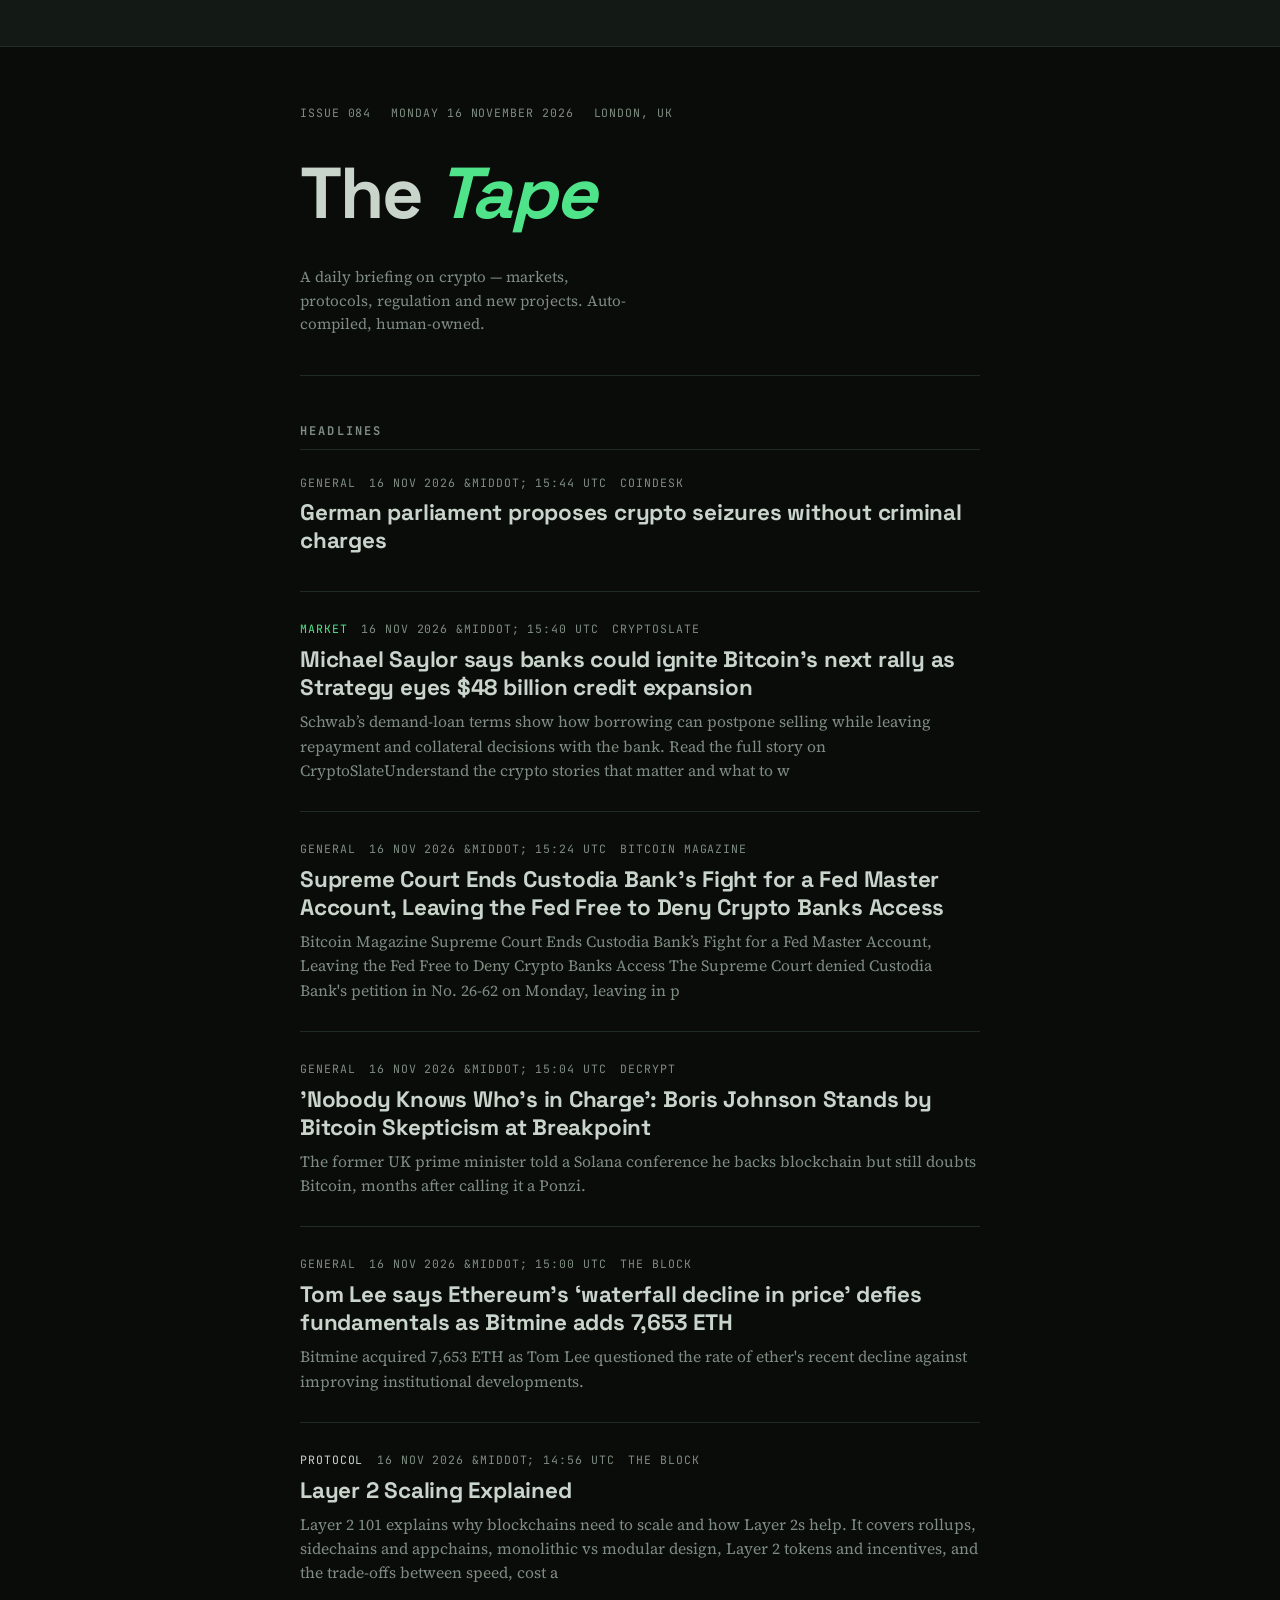
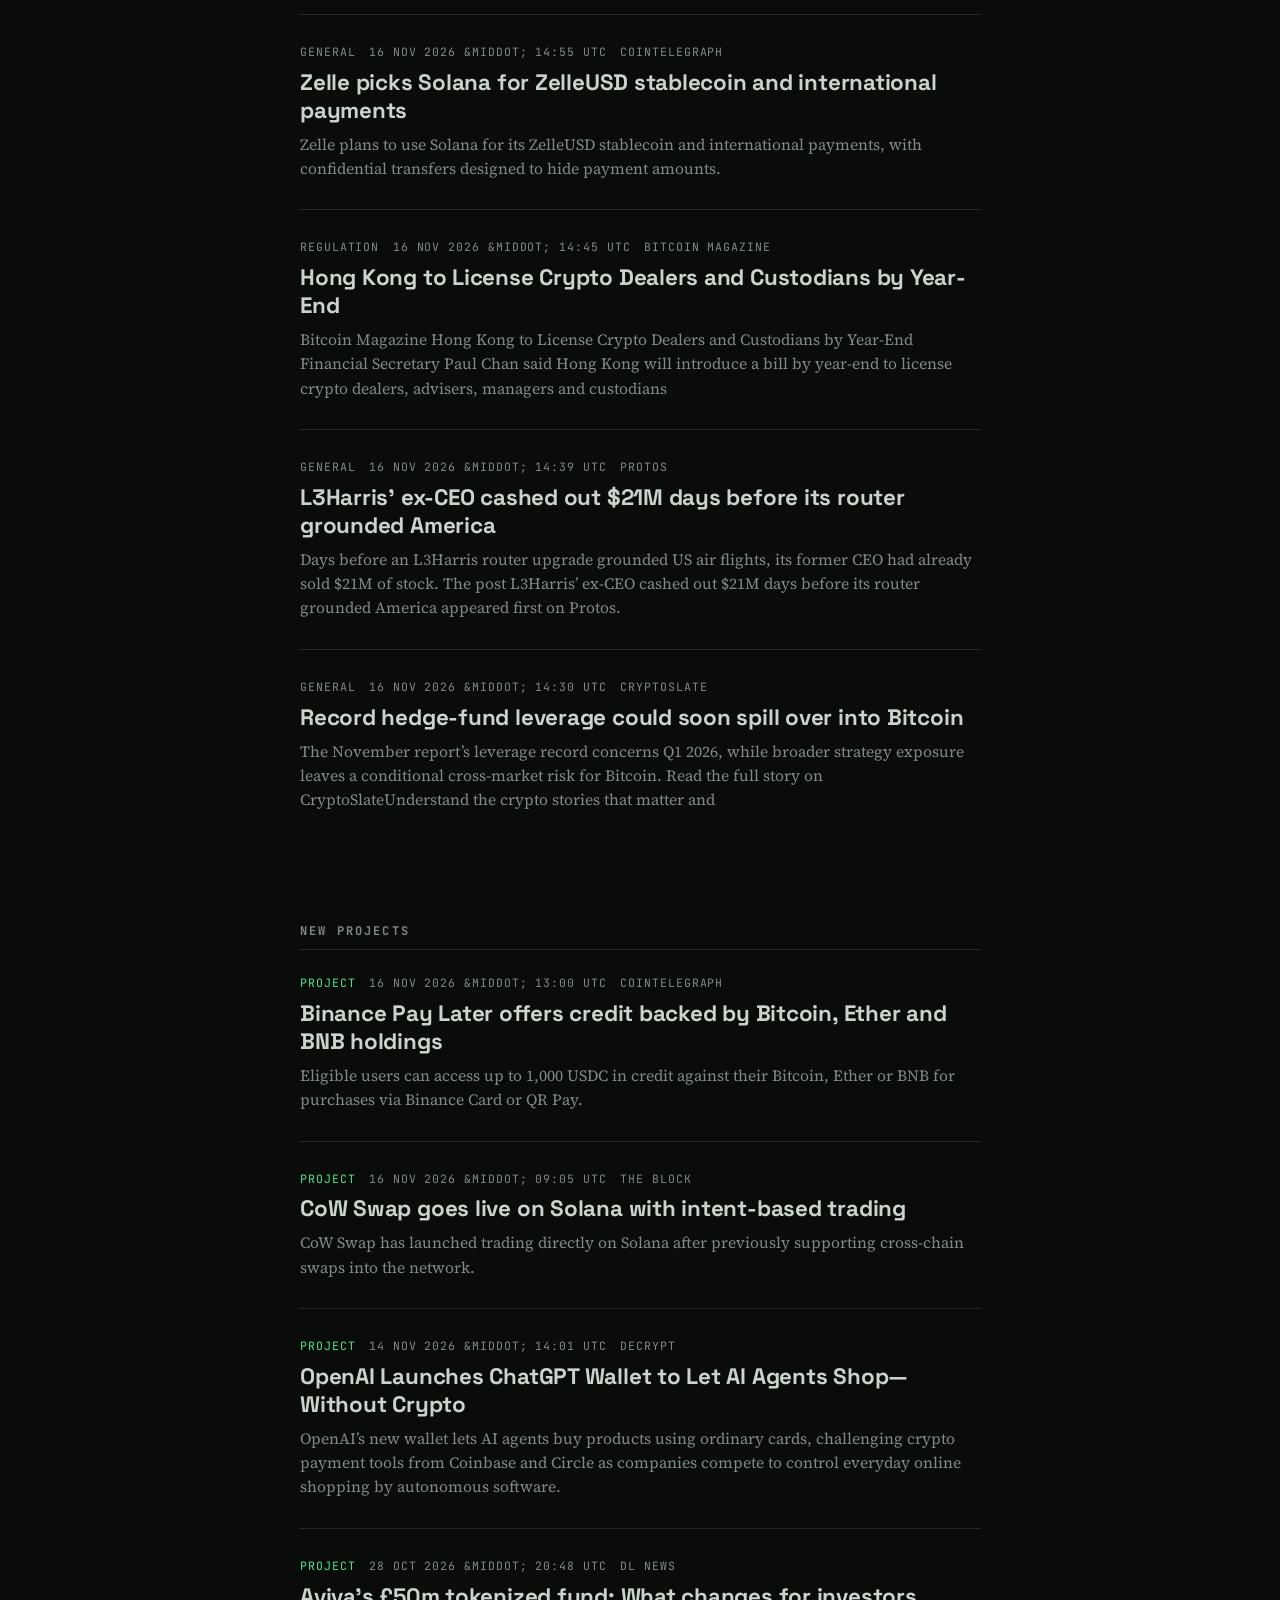
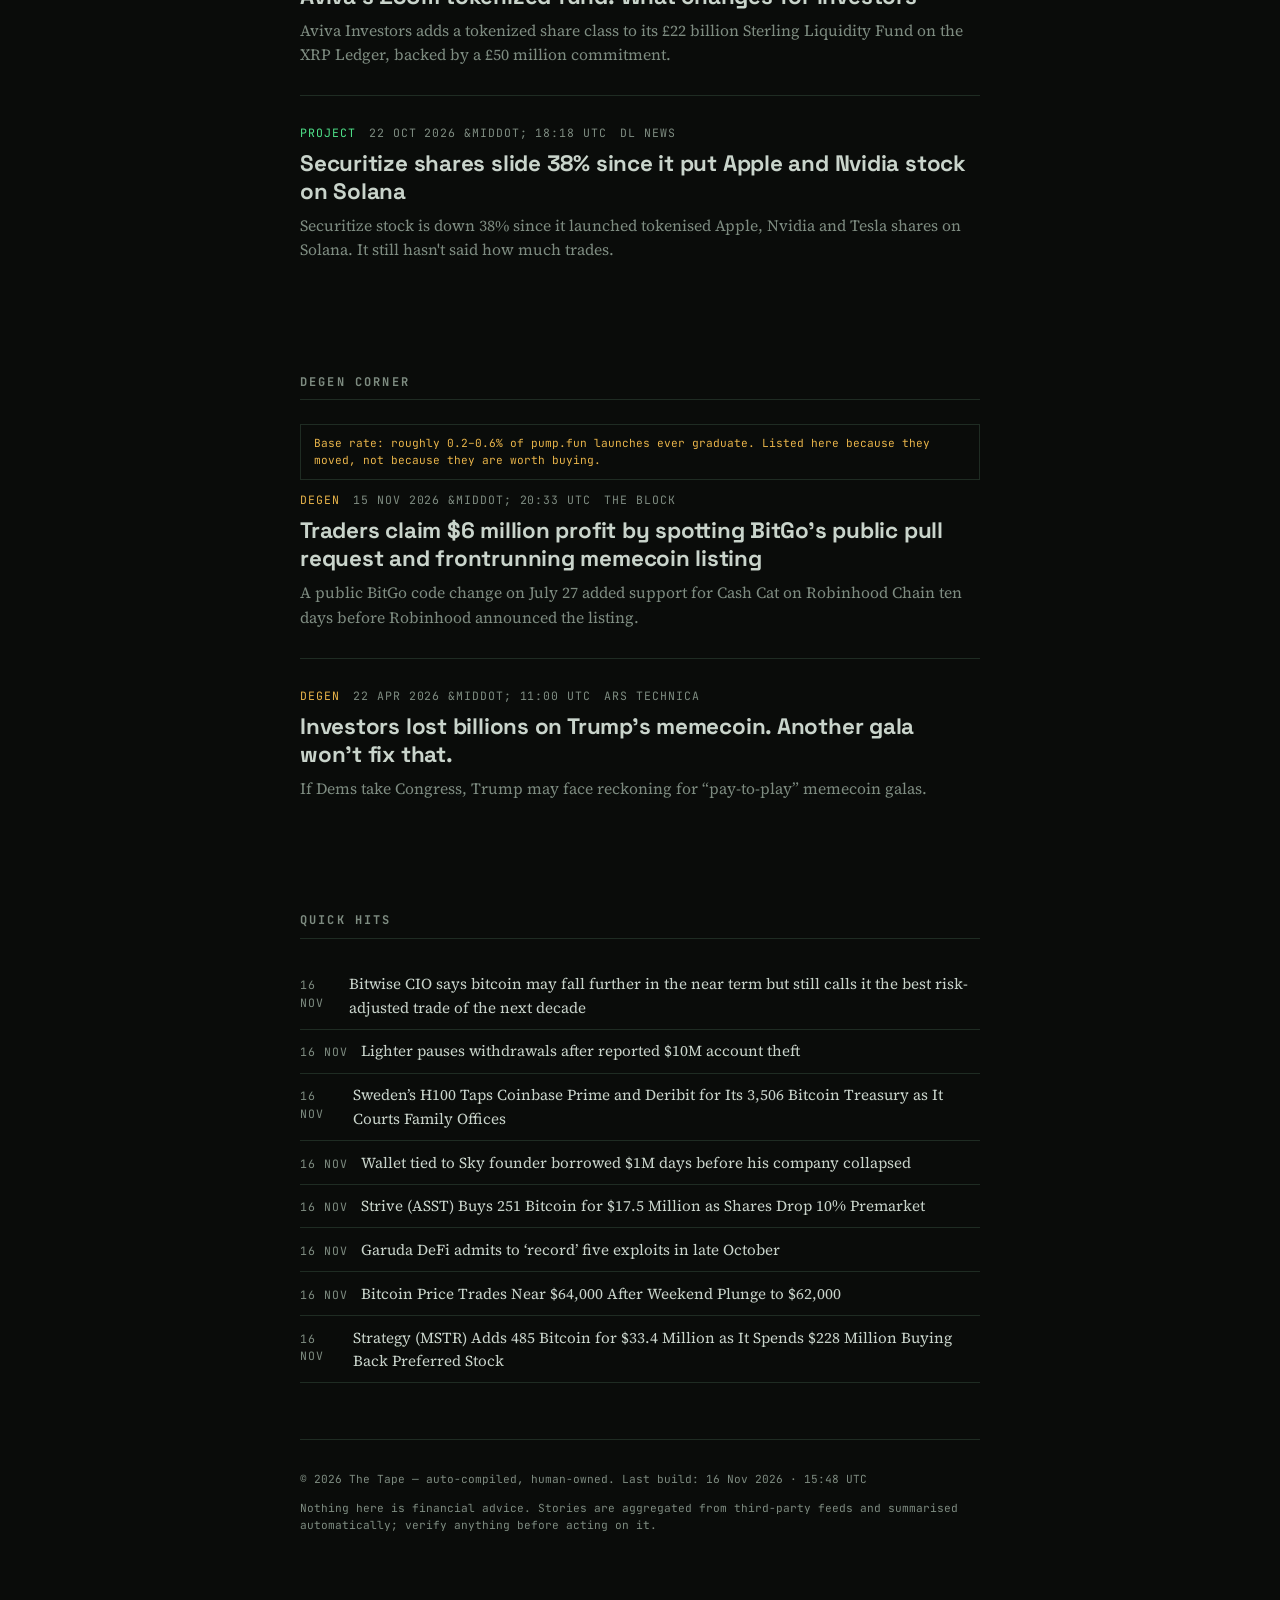
==== commit fa4d69a4: "Build: 2026-11-16 15:48 UTC" ====
--- a/index.html
+++ b/index.html
@@ -86,14 +86,14 @@
 </head>
 <body>
 
-<div class="ticker-rail"><span class="ticker">Britain to spend £4 billion on grid bottlenecks. Can Bitcoin use the wasted wind? &nbsp;///&nbsp; The Fed could rescue bond markets and still make life harder for Bitcoin &nbsp;///&nbsp; Here’s what happened in crypto today &nbsp;///&nbsp; Bitcoin falls to four-month low near $62K as crypto selloff deepens &nbsp;///&nbsp; XRP crashes to its lowest since November 2024 as money leaves crypto</span></div>
+<div class="ticker-rail"><span class="ticker">German parliament proposes crypto seizures without criminal charges &nbsp;///&nbsp; Michael Saylor says banks could ignite Bitcoin’s next rally as Strategy eyes $48 billion credit expansion &nbsp;///&nbsp; Supreme Court Ends Custodia Bank’s Fight for a Fed Master Account, Leaving the Fed Free to Deny Crypto Banks Access &nbsp;///&nbsp; &#x27;Nobody Knows Who&#x27;s in Charge&#x27;: Boris Johnson Stands by Bitcoin Skepticism at Breakpoint &nbsp;///&nbsp; Tom Lee says Ethereum’s ‘waterfall decline in price’ defies fundamentals as Bitmine adds 7,653 ETH</span></div>
 
 <div class="wrap">
 
   <header class="masthead">
     <p class="issue-line">
-      <span class="eyebrow">Issue 083</span>
-      <span class="eyebrow">Sunday 15 November 2026</span>
+      <span class="eyebrow">Issue 084</span>
+      <span class="eyebrow">Monday 16 November 2026</span>
       <span class="eyebrow">London, UK</span>
     </p>
     <h1>The <em>Tape</em></h1>
@@ -111,103 +111,110 @@
       <article class="story">
         <p class="meta">
           <span class="tag tag--general">GENERAL</span>
-          <span class="timestamp">15 NOV 2026 &MIDDOT; 13:45 UTC</span>
+          <span class="timestamp">16 NOV 2026 &MIDDOT; 15:44 UTC</span>
+          <span class="source">CoinDesk</span>
+        </p>
+        <h3><a href="https://www.coindesk.com/policy/2026/11/16/german-parliament-proposes-crypto-seizures-without-criminal-charges">German parliament proposes crypto seizures without criminal charges</a></h3>
+        <p class="standfirst"></p>
+      </article>
+
+      <article class="story">
+        <p class="meta">
+          <span class="tag tag--market">MARKET</span>
+          <span class="timestamp">16 NOV 2026 &MIDDOT; 15:40 UTC</span>
           <span class="source">CryptoSlate</span>
         </p>
-        <h3><a href="https://cryptoslate.com/can-bitcoin-use-britains-wasted-wind/">Britain to spend £4 billion on grid bottlenecks. Can Bitcoin use the wasted wind?</a></h3>
-        <p class="standfirst">Flexible mines could use curtailed Scottish wind, but most recent constraint spending paid for replacement power elsewhere.
-Read the full story on CryptoSlateUnderstand the crypto stories that matter and what to watch ne</p>
-      </article>
-
-      <article class="story">
-        <p class="meta">
-          <span class="tag tag--general">GENERAL</span>
-          <span class="timestamp">15 NOV 2026 &MIDDOT; 12:50 UTC</span>
+        <h3><a href="https://cryptoslate.com/michael-saylor-says-banks-could-ignite-bitcoins-next-rally-as-strategy-eyes-48-billion-credit-expansion/">Michael Saylor says banks could ignite Bitcoin’s next rally as Strategy eyes $48 billion credit expansion</a></h3>
+        <p class="standfirst">Schwab’s demand-loan terms show how borrowing can postpone selling while leaving repayment and collateral decisions with the bank.
+Read the full story on CryptoSlateUnderstand the crypto stories that matter and what to w</p>
+      </article>
+
+      <article class="story">
+        <p class="meta">
+          <span class="tag tag--general">GENERAL</span>
+          <span class="timestamp">16 NOV 2026 &MIDDOT; 15:24 UTC</span>
+          <span class="source">Bitcoin Magazine</span>
+        </p>
+        <h3><a href="https://bitcoinmagazine.com/news/supreme-court-ends-custodia-fed-master">Supreme Court Ends Custodia Bank’s Fight for a Fed Master Account, Leaving the Fed Free to Deny Crypto Banks Access</a></h3>
+        <p class="standfirst">Bitcoin Magazine
+
+Supreme Court Ends Custodia Bank’s Fight for a Fed Master Account, Leaving the Fed Free to Deny Crypto Banks Access
+The Supreme Court denied Custodia Bank&#x27;s petition in No. 26-62 on Monday, leaving in p</p>
+      </article>
+
+      <article class="story">
+        <p class="meta">
+          <span class="tag tag--general">GENERAL</span>
+          <span class="timestamp">16 NOV 2026 &MIDDOT; 15:04 UTC</span>
+          <span class="source">Decrypt</span>
+        </p>
+        <h3><a href="https://decrypt.co/383307/nobody-knows-whos-in-charge-boris-johnson-stands-by-bitcoin-skepticism-at-breakpoint">&#x27;Nobody Knows Who&#x27;s in Charge&#x27;: Boris Johnson Stands by Bitcoin Skepticism at Breakpoint</a></h3>
+        <p class="standfirst">The former UK prime minister told a Solana conference he backs blockchain but still doubts Bitcoin, months after calling it a Ponzi.</p>
+      </article>
+
+      <article class="story">
+        <p class="meta">
+          <span class="tag tag--general">GENERAL</span>
+          <span class="timestamp">16 NOV 2026 &MIDDOT; 15:00 UTC</span>
+          <span class="source">The Block</span>
+        </p>
+        <h3><a href="https://www.theblock.co/news/business/2026-11-16-tom-lee-ethereum-waterfall-decline-price-defies-fundamentals-bitmine-adds-7653-eth-440904">Tom Lee says Ethereum’s ‘waterfall decline in price’ defies fundamentals as Bitmine adds 7,653 ETH</a></h3>
+        <p class="standfirst">Bitmine acquired 7,653 ETH as Tom Lee questioned the rate of ether&#x27;s recent decline against improving institutional developments.</p>
+      </article>
+
+      <article class="story">
+        <p class="meta">
+          <span class="tag tag--protocol">PROTOCOL</span>
+          <span class="timestamp">16 NOV 2026 &MIDDOT; 14:56 UTC</span>
+          <span class="source">The Block</span>
+        </p>
+        <h3><a href="https://www.theblock.co/learn/basics/layer-2-scaling-explained-436103">Layer 2 Scaling Explained</a></h3>
+        <p class="standfirst">Layer 2 101 explains why blockchains need to scale and how Layer 2s help. It covers rollups, sidechains and appchains, monolithic vs modular design, Layer 2 tokens and incentives, and the trade-offs between speed, cost a</p>
+      </article>
+
+      <article class="story">
+        <p class="meta">
+          <span class="tag tag--general">GENERAL</span>
+          <span class="timestamp">16 NOV 2026 &MIDDOT; 14:55 UTC</span>
+          <span class="source">Cointelegraph</span>
+        </p>
+        <h3><a href="https://cointelegraph.com/news/zelle-solana-zelleusd-stablecoin-international-payments?utm_source=rss_feed&amp;utm_medium=rss&amp;utm_campaign=rss_partner_inbound">Zelle picks Solana for ZelleUSD stablecoin and international payments</a></h3>
+        <p class="standfirst">Zelle plans to use Solana for its ZelleUSD stablecoin and international payments, with confidential transfers designed to hide payment amounts.</p>
+      </article>
+
+      <article class="story">
+        <p class="meta">
+          <span class="tag tag--regulation">REGULATION</span>
+          <span class="timestamp">16 NOV 2026 &MIDDOT; 14:45 UTC</span>
+          <span class="source">Bitcoin Magazine</span>
+        </p>
+        <h3><a href="https://bitcoinmagazine.com/news/hong-kong-license-crypto-dealers-custodian">Hong Kong to License Crypto Dealers and Custodians by Year-End</a></h3>
+        <p class="standfirst">Bitcoin Magazine
+
+Hong Kong to License Crypto Dealers and Custodians by Year-End
+Financial Secretary Paul Chan said Hong Kong will introduce a bill by year-end to license crypto dealers, advisers, managers and custodians</p>
+      </article>
+
+      <article class="story">
+        <p class="meta">
+          <span class="tag tag--general">GENERAL</span>
+          <span class="timestamp">16 NOV 2026 &MIDDOT; 14:39 UTC</span>
+          <span class="source">Protos</span>
+        </p>
+        <h3><a href="https://protos.com/l3harris-ex-ceo-cashed-out-21m-days-before-its-router-grounded-america/">L3Harris’ ex-CEO cashed out $21M days before its router grounded America</a></h3>
+        <p class="standfirst">Days before an L3Harris router upgrade grounded US air flights, its former CEO had already sold $21M of stock.
+The post L3Harris’ ex-CEO cashed out $21M days before its router grounded America appeared first on Protos.</p>
+      </article>
+
+      <article class="story">
+        <p class="meta">
+          <span class="tag tag--general">GENERAL</span>
+          <span class="timestamp">16 NOV 2026 &MIDDOT; 14:30 UTC</span>
           <span class="source">CryptoSlate</span>
         </p>
-        <h3><a href="https://cryptoslate.com/fed-bond-market-rescue-could-still-hurt-bitcoin/">The Fed could rescue bond markets and still make life harder for Bitcoin</a></h3>
-        <p class="standfirst">Her proposals separate emergency market support from the rate path, leaving Bitcoin exposed to a different monetary-policy channel.
-Read the full story on CryptoSlateUnderstand the crypto stories that matter and what to </p>
-      </article>
-
-      <article class="story">
-        <p class="meta">
-          <span class="tag tag--general">GENERAL</span>
-          <span class="timestamp">15 NOV 2026 &MIDDOT; 11:18 UTC</span>
-          <span class="source">Cointelegraph</span>
-        </p>
-        <h3><a href="https://cointelegraph.com/news/what-happened-in-crypto-today?utm_source=rss_feed&amp;utm_medium=rss&amp;utm_campaign=rss_partner_inbound">Here’s what happened in crypto today</a></h3>
-        <p class="standfirst">Need to know what happened in crypto today? Here is the latest news on daily trends and events impacting Bitcoin price, blockchain, DeFi, Web3 and crypto regulation.</p>
-      </article>
-
-      <article class="story">
-        <p class="meta">
-          <span class="tag tag--market">MARKET</span>
-          <span class="timestamp">15 NOV 2026 &MIDDOT; 10:23 UTC</span>
-          <span class="source">Cointelegraph</span>
-        </p>
-        <h3><a href="https://cointelegraph.com/markets/bitcoin-four-month-low-62k-crypto-market-selloff?utm_source=rss_feed&amp;utm_medium=rss&amp;utm_campaign=rss_partner_inbound">Bitcoin falls to four-month low near $62K as crypto selloff deepens</a></h3>
-        <p class="standfirst">The global cryptocurrency market capitalization fell 4% to $2.26 trillion over 24 hours, while Ether and Solana posted double-digit weekly losses.</p>
-      </article>
-
-      <article class="story">
-        <p class="meta">
-          <span class="tag tag--general">GENERAL</span>
-          <span class="timestamp">15 NOV 2026 &MIDDOT; 02:50 UTC</span>
-          <span class="source">CoinDesk</span>
-        </p>
-        <h3><a href="https://www.coindesk.com/markets/2026/11/15/xrp-crashes-to-its-lowest-since-november-2024-as-money-leaves-crypto">XRP crashes to its lowest since November 2024 as money leaves crypto</a></h3>
-        <p class="standfirst"></p>
-      </article>
-
-      <article class="story">
-        <p class="meta">
-          <span class="tag tag--security">SECURITY</span>
-          <span class="timestamp">14 NOV 2026 &MIDDOT; 23:07 UTC</span>
-          <span class="source">The Block</span>
-        </p>
-        <h3><a href="https://www.theblock.co/news/defi/2026-11-14-kava-lend-loses-roughly-3-8-million-to-hack-sending-kava-token-down-nearly-40-440350">Kava Lend loses roughly $3.8 million to hack, sending KAVA token down nearly 40%</a></h3>
-        <p class="standfirst">About 49.2 million KAVA was bridged to BNB Chain via LayerZero and sold for roughly $2.1 million in BNB and USDT.</p>
-      </article>
-
-      <article class="story">
-        <p class="meta">
-          <span class="tag tag--regulation">REGULATION</span>
-          <span class="timestamp">14 NOV 2026 &MIDDOT; 19:06 UTC</span>
-          <span class="source">The Block</span>
-        </p>
-        <h3><a href="https://www.theblock.co/news/regulation/2026-11-14-louisiana-ag-calls-cftc-chair-an-obsequious-standard-bearer-for-prediction-markets-following-agency-lawsuit-440342">Louisiana AG calls CFTC chair an ‘obsequious standard bearer’ for prediction markets following agency lawsuit</a></h3>
-        <p class="standfirst">The CFTC sued Louisiana Friday to block a state judge&#x27;s order banning 31 prediction markets, including Kalshi and Polymarket, in the state.</p>
-      </article>
-
-      <article class="story">
-        <p class="meta">
-          <span class="tag tag--general">GENERAL</span>
-          <span class="timestamp">14 NOV 2026 &MIDDOT; 18:01 UTC</span>
-          <span class="source">Decrypt</span>
-        </p>
-        <h3><a href="https://decrypt.co/383280/the-week-jensen-huang-fell-how-spy-scandal-toppled-nvidia-ceo">The Week Jensen Huang Fell: How a Spy Scandal Toppled Nvidia’s CEO</a></h3>
-        <p class="standfirst">In a matter of days, the executive synonymous with the AI boom resigned after 33 years amid reports of affairs and suspected Chinese intelligence ties—sending Nvidia’s stock reeling and leaving the chipmaker leaderless.</p>
-      </article>
-
-      <article class="story">
-        <p class="meta">
-          <span class="tag tag--regulation">REGULATION</span>
-          <span class="timestamp">14 NOV 2026 &MIDDOT; 17:01 UTC</span>
-          <span class="source">Decrypt</span>
-        </p>
-        <h3><a href="https://decrypt.co/383270/openai-anthropic-google-ai-giants-lawsuit-development-freeze">OpenAI, Anthropic, Google and Other AI Giants Face Lawsuit Demanding Development Freeze</a></h3>
-        <p class="standfirst">Four nonprofit advocacy groups want a California court to stop major AI developers from building stronger models, alleging their technology could cause catastrophic harm worldwide.</p>
-      </article>
-
-      <article class="story">
-        <p class="meta">
-          <span class="tag tag--general">GENERAL</span>
-          <span class="timestamp">14 NOV 2026 &MIDDOT; 16:33 UTC</span>
-          <span class="source">CoinDesk</span>
-        </p>
-        <h3><a href="https://www.coindesk.com/markets/2026/11/14/bitcoin-drifts-back-to-usd65-000-deep-value-zone-says-analyst">Bitcoin crashes to 3-month low below $63,000 as analyst flags fourth capitulation wave</a></h3>
-        <p class="standfirst"></p>
+        <h3><a href="https://cryptoslate.com/record-hedge-fund-leverage-could-soon-spill-over-into-bitcoin/">Record hedge-fund leverage could soon spill over into Bitcoin</a></h3>
+        <p class="standfirst">The November report’s leverage record concerns Q1 2026, while broader strategy exposure leaves a conditional cross-market risk for Bitcoin.
+Read the full story on CryptoSlateUnderstand the crypto stories that matter and </p>
       </article>
     </section>
   
@@ -218,12 +225,21 @@
       <article class="story">
         <p class="meta">
           <span class="tag tag--project">PROJECT</span>
-          <span class="timestamp">15 NOV 2026 &MIDDOT; 01:40 UTC</span>
-          <span class="source">CryptoSlate</span>
-        </p>
-        <h3><a href="https://cryptoslate.com/bitcoins-oil-relief-has-a-catch-more-oil-at-sea-less-on-land/">Bitcoin’s oil relief has a catch: more oil at sea, less on land</a></h3>
-        <p class="standfirst">The IEA raised its fourth-quarter supply forecast by 3.3 million barrels a day, while depleted land stocks and diesel shortages keep relief conditional.
-Read the full story on CryptoSlateUnderstand the crypto stories tha</p>
+          <span class="timestamp">16 NOV 2026 &MIDDOT; 13:00 UTC</span>
+          <span class="source">Cointelegraph</span>
+        </p>
+        <h3><a href="https://cointelegraph.com/news/binance-pay-later-crypto-backed-credit?utm_source=rss_feed&amp;utm_medium=rss&amp;utm_campaign=rss_partner_inbound">Binance Pay Later offers credit backed by Bitcoin, Ether and BNB holdings</a></h3>
+        <p class="standfirst">Eligible users can access up to 1,000 USDC in credit against their Bitcoin, Ether or BNB for purchases via Binance Card or QR Pay.</p>
+      </article>
+
+      <article class="story">
+        <p class="meta">
+          <span class="tag tag--project">PROJECT</span>
+          <span class="timestamp">16 NOV 2026 &MIDDOT; 09:05 UTC</span>
+          <span class="source">The Block</span>
+        </p>
+        <h3><a href="https://www.theblock.co/news/defi/2026-11-16-cow-swap-goes-live-solana-440840">CoW Swap goes live on Solana with intent-based trading</a></h3>
+        <p class="standfirst">CoW Swap has launched trading directly on Solana after previously supporting cross-chain swaps into the network.</p>
       </article>
 
       <article class="story">
@@ -239,34 +255,21 @@
       <article class="story">
         <p class="meta">
           <span class="tag tag--project">PROJECT</span>
-          <span class="timestamp">13 NOV 2026 &MIDDOT; 22:01 UTC</span>
-          <span class="source">Cointelegraph</span>
-        </p>
-        <h3><a href="https://cointelegraph.com/news/openai-ai-payments-chatgpt-wallet-visa-mastercard-amex?utm_source=rss_feed&amp;utm_medium=rss&amp;utm_campaign=rss_partner_inbound">OpenAI launches AI payments in ChatGPT with Visa, Mastercard and Amex</a></h3>
-        <p class="standfirst">OpenAI’s new payment wallet lets AI agents complete purchases using existing card networks, with plans to eventually allow preauthorized transactions.</p>
-      </article>
-
-      <article class="story">
-        <p class="meta">
-          <span class="tag tag--project">PROJECT</span>
-          <span class="timestamp">13 NOV 2026 &MIDDOT; 21:49 UTC</span>
-          <span class="source">Cointelegraph</span>
-        </p>
-        <h3><a href="https://cointelegraph.com/news/adam-back-simpler-security-blockstream-bitcoin-custody-system?utm_source=rss_feed&amp;utm_medium=rss&amp;utm_campaign=rss_partner_inbound">Adam Back makes case for simpler security as Blockstream launches Bitcoin custody system</a></h3>
-        <p class="standfirst">Blockstream’s new custody system, developed with Thales, uses dedicated hardware for transaction signing as Adam Back advocates for offline security to reduce cyber risks.</p>
-      </article>
-
-      <article class="story">
-        <p class="meta">
-          <span class="tag tag--project">PROJECT</span>
-          <span class="timestamp">13 NOV 2026 &MIDDOT; 16:39 UTC</span>
-          <span class="source">Bitcoin Magazine</span>
-        </p>
-        <h3><a href="https://bitcoinmagazine.com/news/futurebit-apollo-iii-hits-micro-center-shelves">FutureBit’s Apollo III Bitcoin Miner Hits Micro Center Shelves in Its First Brick-and-Mortar Launch</a></h3>
-        <p class="standfirst">Bitcoin Magazine
-
-FutureBit’s Apollo III Bitcoin Miner Hits Micro Center Shelves in Its First Brick-and-Mortar Launch
-The Brooklyn company&#x27;s compact home miner, rated at up to 18 TH/s and starting at $1,099.99, goes on s</p>
+          <span class="timestamp">28 OCT 2026 &MIDDOT; 20:48 UTC</span>
+          <span class="source">DL News</span>
+        </p>
+        <h3><a href="https://www.dlnews.com/articles/markets/aviva-tokenized-liquidity-fund-explained/">Aviva’s £50m tokenized fund: What changes for investors</a></h3>
+        <p class="standfirst">Aviva Investors adds a tokenized share class to its £22 billion Sterling Liquidity Fund on the XRP Ledger, backed by a £50 million commitment.</p>
+      </article>
+
+      <article class="story">
+        <p class="meta">
+          <span class="tag tag--project">PROJECT</span>
+          <span class="timestamp">22 OCT 2026 &MIDDOT; 18:18 UTC</span>
+          <span class="source">DL News</span>
+        </p>
+        <h3><a href="https://www.dlnews.com/articles/markets/securitize-shares-fall-38percent-since-solana-stock-token-launch-or-dl-news/">Securitize shares slide 38% since it put Apple and Nvidia stock on Solana</a></h3>
+        <p class="standfirst">Securitize stock is down 38% since it launched tokenised Apple, Nvidia and Tesla shares on Solana. It still hasn&#x27;t said how much trades.</p>
       </article>
     </section>
   
@@ -277,6 +280,16 @@
       <article class="story">
         <p class="meta">
           <span class="tag tag--degen">DEGEN</span>
+          <span class="timestamp">15 NOV 2026 &MIDDOT; 20:33 UTC</span>
+          <span class="source">The Block</span>
+        </p>
+        <h3><a href="https://www.theblock.co/news/defi/2026-11-15-traders-claim-6-million-profit-by-spotting-bitgos-public-pull-request-and-frontrunning-memecoin-listing-440363">Traders claim $6 million profit by spotting BitGo’s public pull request and frontrunning memecoin listing</a></h3>
+        <p class="standfirst">A public BitGo code change on July 27 added support for Cash Cat on Robinhood Chain ten days before Robinhood announced the listing.</p>
+      </article>
+
+      <article class="story">
+        <p class="meta">
+          <span class="tag tag--degen">DEGEN</span>
           <span class="timestamp">22 APR 2026 &MIDDOT; 11:00 UTC</span>
           <span class="source">Ars Technica</span>
         </p>
@@ -288,19 +301,19 @@
     <section class="section">
       <h2 class="section-head">Quick hits</h2>
       <ul class="quick-hits">
-        <li><span class="timestamp">15 NOV</span><a href="https://cryptoslate.com/is-ethereum-the-worst-asset-of-all-time-amid-estimated-8-83-billion-bitmine-loss/">Is Ethereum the “worst asset of all time,” amid estimated $8.83 billion BitMine loss ?</a></li>
-        <li><span class="timestamp">15 NOV</span><a href="https://cointelegraph.com/news/coinone-data-breach-phishing-identity-theft-customer-information?utm_source=rss_feed&amp;utm_medium=rss&amp;utm_campaign=rss_partner_inbound">Coinone warns of phishing, identity theft after customer data breach</a></li>
-        <li><span class="timestamp">15 NOV</span><a href="https://cryptoslate.com/lidos-lending-plan-could-block-loan-repayments-without-stopping-interest/">Lido’s lending plan could block loan repayments without stopping interest</a></li>
-        <li><span class="timestamp">15 NOV</span><a href="https://cryptoslate.com/ai-models-agreed-with-each-other-more-than-with-reality-in-a-new-test/">AI models agreed with each other more than with reality in a new test</a></li>
-        <li><span class="timestamp">15 NOV</span><a href="https://cointelegraph.com/news/rwa-protocol-stusdt-winds-down-three-years-after-23b-tvl-peak?utm_source=rss_feed&amp;utm_medium=rss&amp;utm_campaign=rss_partner_inbound">RWA protocol stUSDT winds down three years after $2.3B TVL peak</a></li>
-        <li><span class="timestamp">15 NOV</span><a href="https://cryptoslate.com/ai-helped-hackers-gain-access-at-10-organizations-researchers-say/">AI helped hackers gain access at 10 unnamed organizations, researchers say</a></li>
-        <li><span class="timestamp">15 NOV</span><a href="https://cryptoslate.com/solanas-retired-validators-still-vote-with-15-of-active-stake/">Solana’s “retired” validators still vote with 15% of active stake</a></li>
-        <li><span class="timestamp">15 NOV</span><a href="https://cryptoslate.com/a-forced-bitcoin-lightning-exit-can-be-cheap-and-still-leave-you-waiting-days/">A forced Bitcoin Lightning exit can be cheap and still leave you waiting days</a></li>
+        <li><span class="timestamp">16 NOV</span><a href="https://www.theblock.co/news/markets/2026-11-16-bitwise-cio-says-bitcoin-may-fall-further-in-the-near-term-but-still-calls-it-the-best-risk-adjusted-trade-of-the-next-decade-440901">Bitwise CIO says bitcoin may fall further in the near term but still calls it the best risk-adjusted trade of the next decade</a></li>
+        <li><span class="timestamp">16 NOV</span><a href="https://cointelegraph.com/news/lighter-dex-pauses-withdrawals-10m-exploit?utm_source=rss_feed&amp;utm_medium=rss&amp;utm_campaign=rss_partner_inbound">Lighter pauses withdrawals after reported $10M account theft</a></li>
+        <li><span class="timestamp">16 NOV</span><a href="https://bitcoinmagazine.com/news/h100-coinbase-prime-bitcoin-treasury">Sweden’s H100 Taps Coinbase Prime and Deribit for Its 3,506 Bitcoin Treasury as It Courts Family Offices</a></li>
+        <li><span class="timestamp">16 NOV</span><a href="https://protos.com/wallet-tied-to-sky-founder-borrowed-1m-days-before-his-company-collapsed/">Wallet tied to Sky founder borrowed $1M days before his company collapsed</a></li>
+        <li><span class="timestamp">16 NOV</span><a href="https://bitcoinmagazine.com/news/strive-buys-251-bitcoin-holdings-43404">Strive (ASST) Buys 251 Bitcoin for $17.5 Million as Shares Drop 10% Premarket</a></li>
+        <li><span class="timestamp">16 NOV</span><a href="https://protos.com/garuda-defi-admits-to-record-five-exploits-in-late-october/">Garuda DeFi admits to ‘record’ five exploits in late October</a></li>
+        <li><span class="timestamp">16 NOV</span><a href="https://bitcoinmagazine.com/markets/bitcoin-price-trades-near-64000-tech">Bitcoin Price Trades Near $64,000 After Weekend Plunge to $62,000</a></li>
+        <li><span class="timestamp">16 NOV</span><a href="https://bitcoinmagazine.com/news/strategy-mstr-adds-485-bitcoin-holdings">Strategy (MSTR) Adds 485 Bitcoin for $33.4 Million as It Spends $228 Million Buying Back Preferred Stock</a></li>
       </ul>
     </section>
 
   <footer class="colophon">
-    <p>&copy; 2026 The Tape — auto-compiled, human-owned. Last build: 15 Nov 2026 &middot; 13:56 UTC</p>
+    <p>&copy; 2026 The Tape — auto-compiled, human-owned. Last build: 16 Nov 2026 &middot; 15:48 UTC</p>
     <p>Nothing here is financial advice. Stories are aggregated from third-party
        feeds and summarised automatically; verify anything before acting on it.</p>
   </footer>
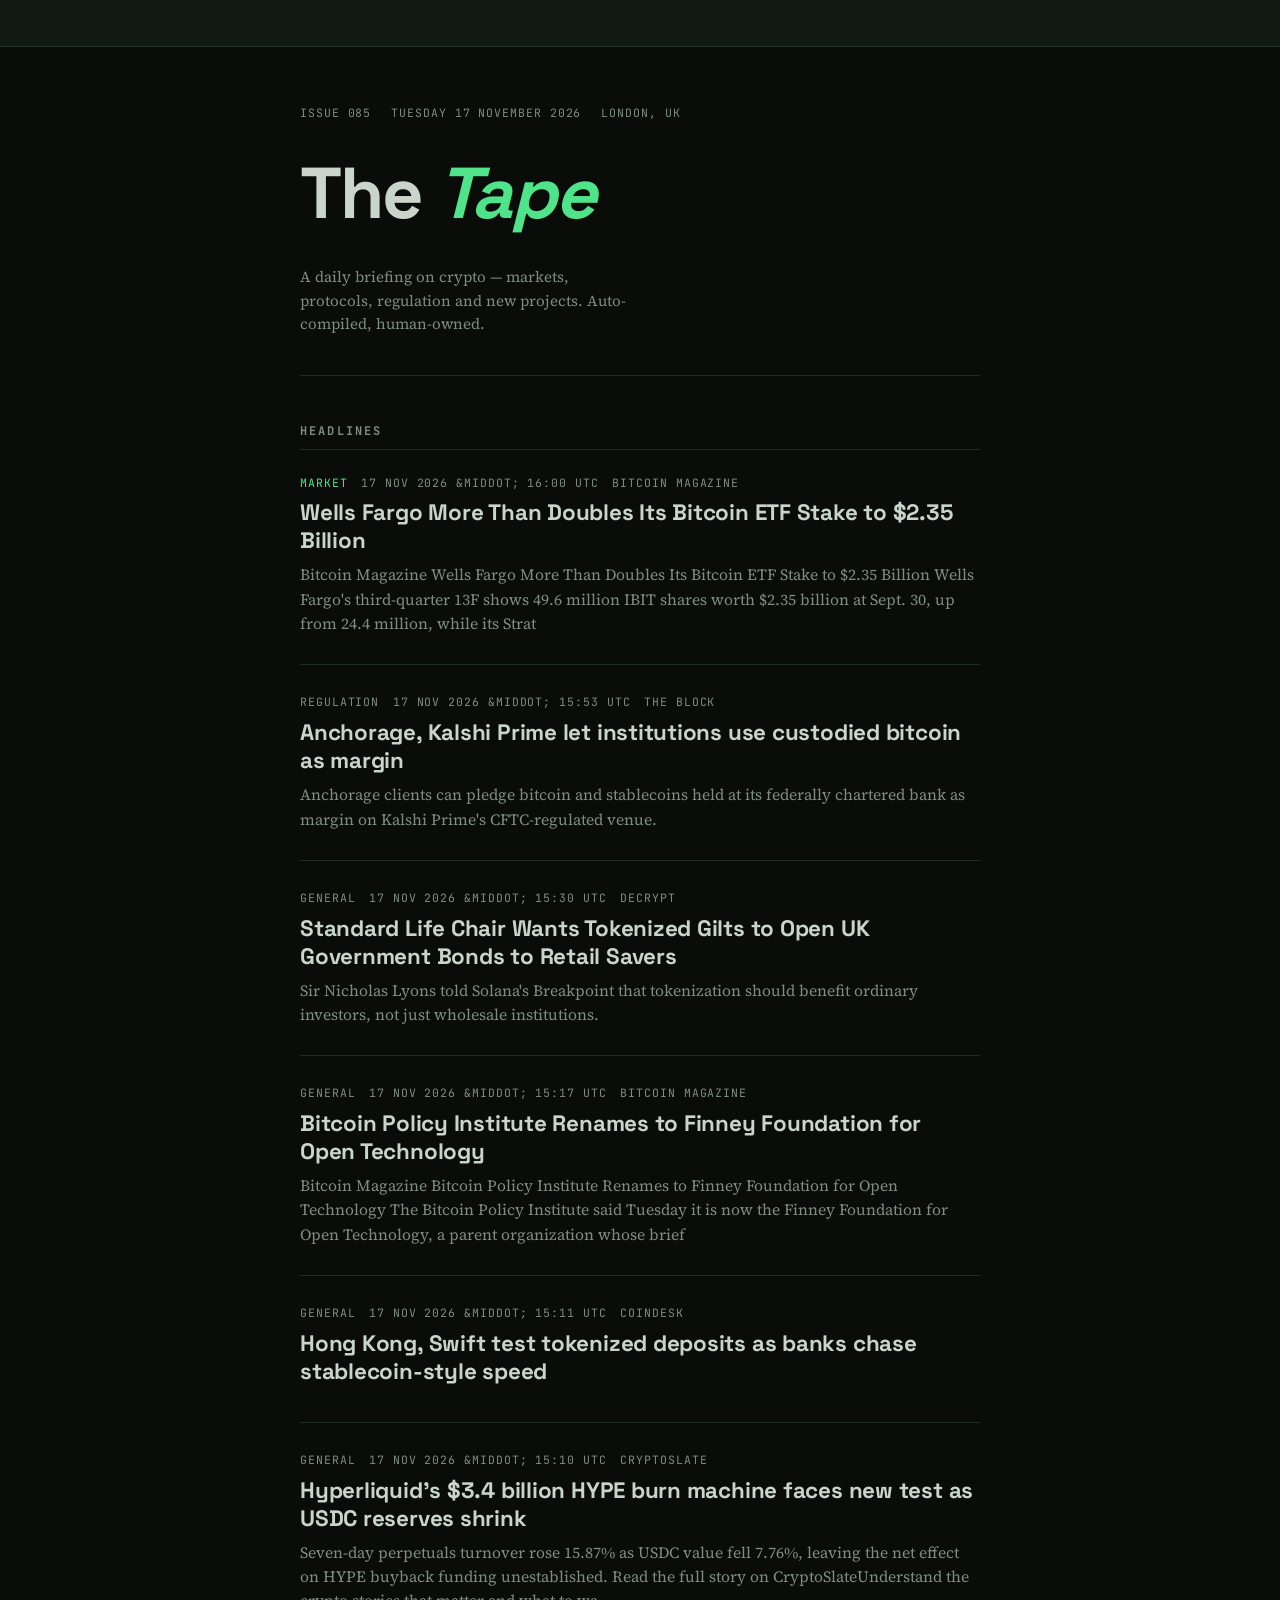
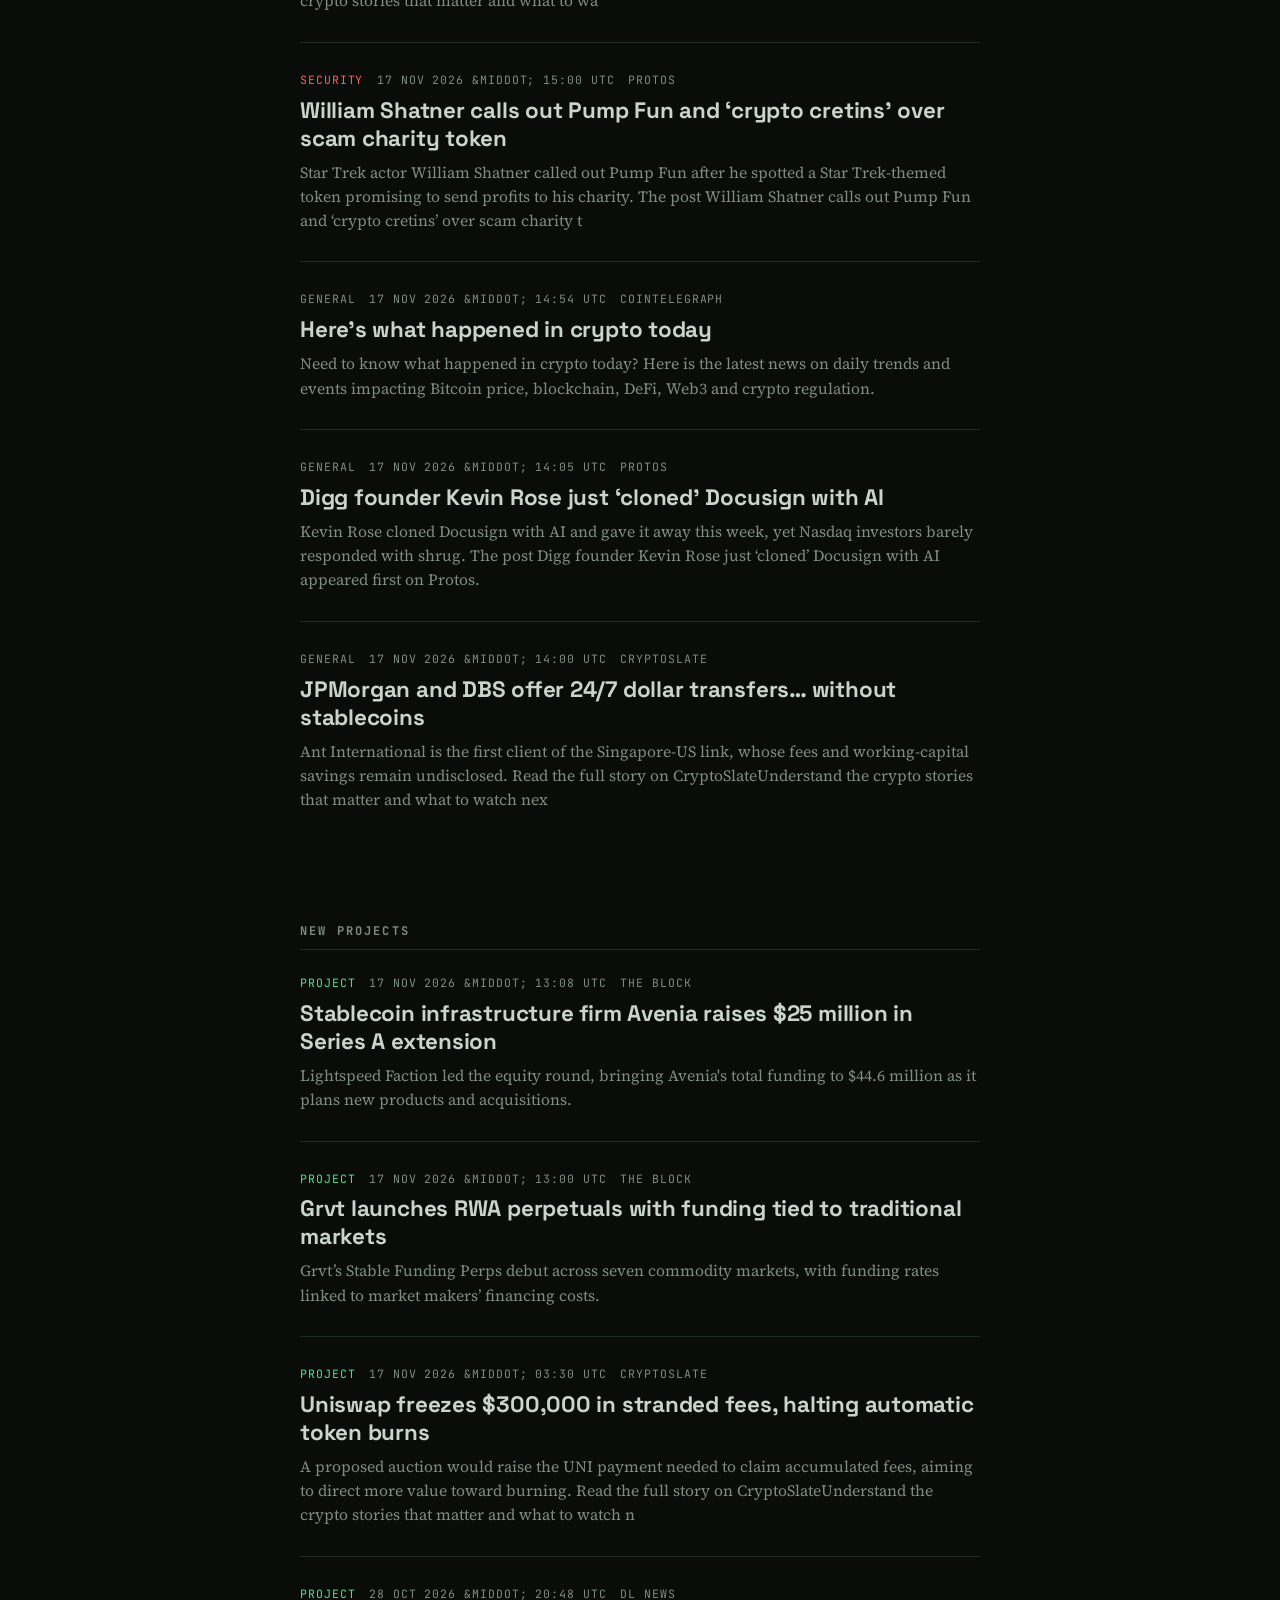
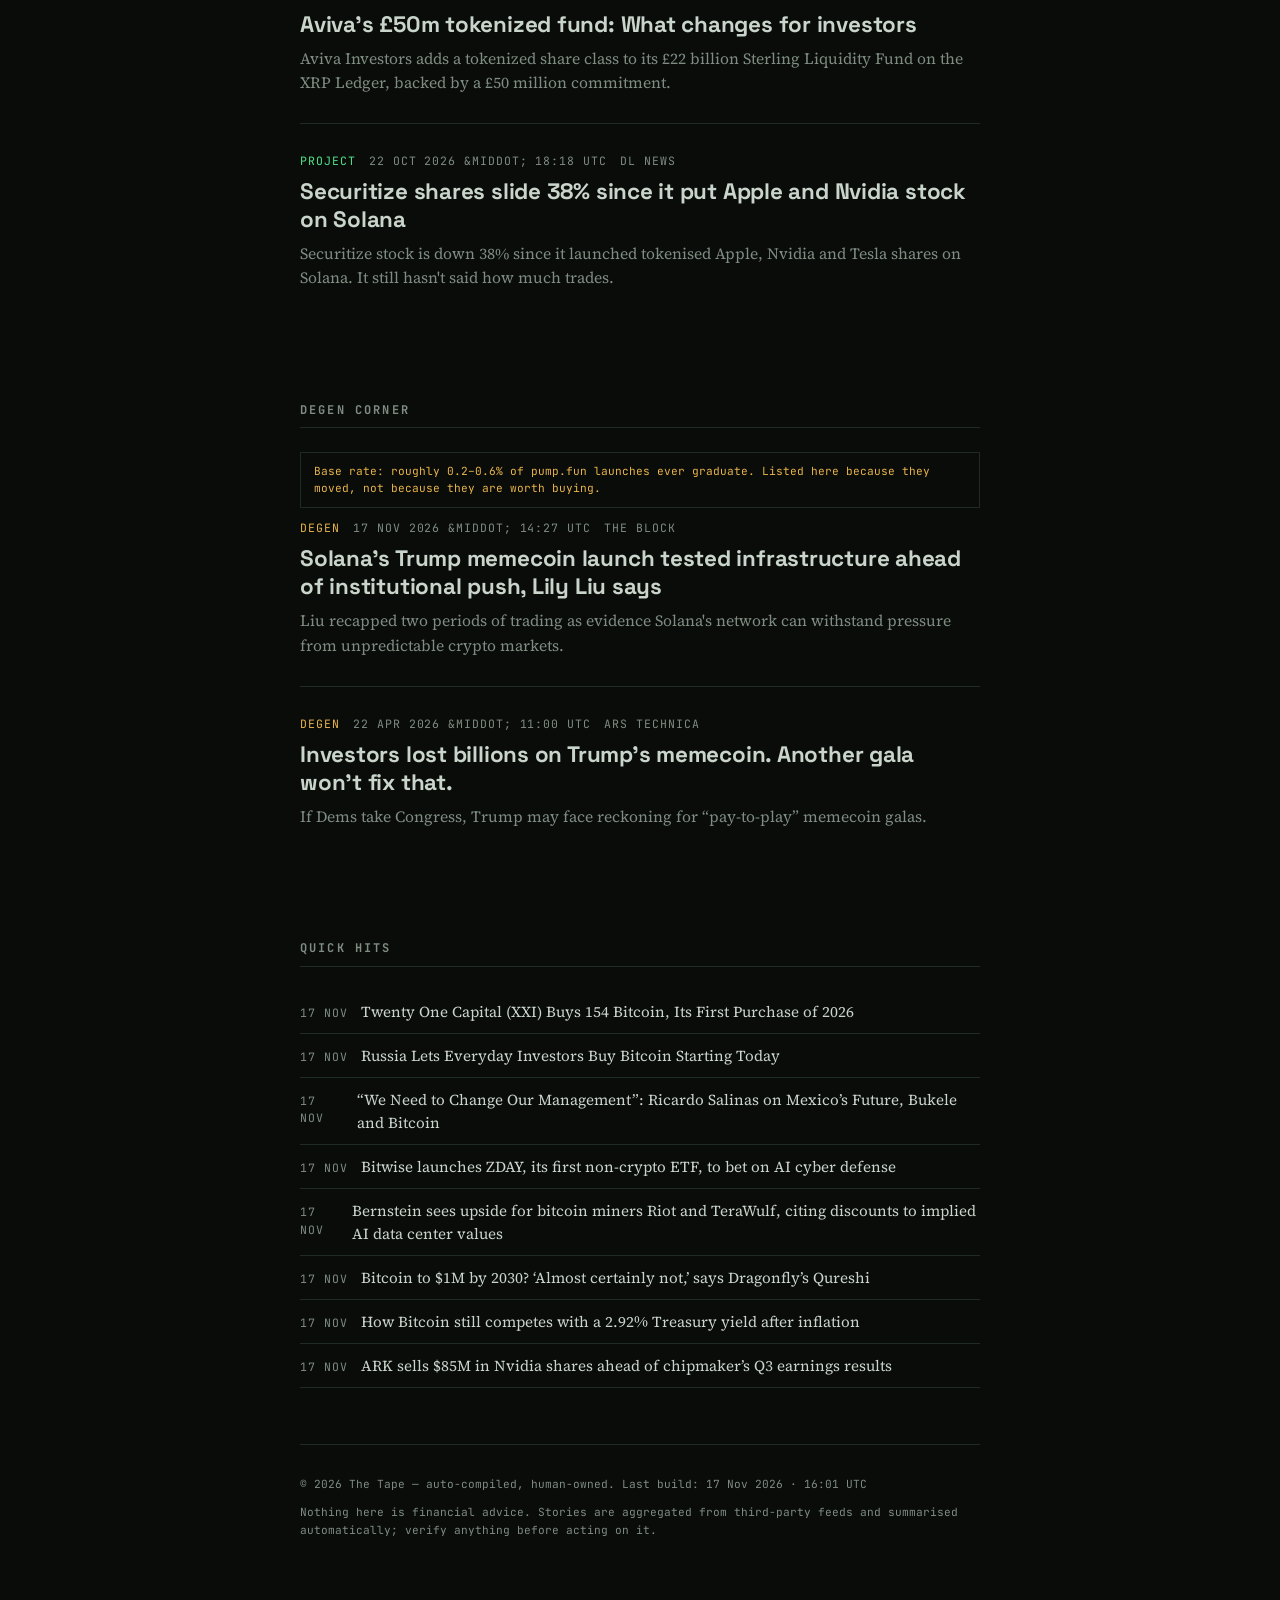
==== commit eca3b6f1: "Build: 2026-11-17 16:01 UTC" ====
--- a/index.html
+++ b/index.html
@@ -86,14 +86,14 @@
 </head>
 <body>
 
-<div class="ticker-rail"><span class="ticker">German parliament proposes crypto seizures without criminal charges &nbsp;///&nbsp; Michael Saylor says banks could ignite Bitcoin’s next rally as Strategy eyes $48 billion credit expansion &nbsp;///&nbsp; Supreme Court Ends Custodia Bank’s Fight for a Fed Master Account, Leaving the Fed Free to Deny Crypto Banks Access &nbsp;///&nbsp; &#x27;Nobody Knows Who&#x27;s in Charge&#x27;: Boris Johnson Stands by Bitcoin Skepticism at Breakpoint &nbsp;///&nbsp; Tom Lee says Ethereum’s ‘waterfall decline in price’ defies fundamentals as Bitmine adds 7,653 ETH</span></div>
+<div class="ticker-rail"><span class="ticker">Wells Fargo More Than Doubles Its Bitcoin ETF Stake to $2.35 Billion &nbsp;///&nbsp; Anchorage, Kalshi Prime let institutions use custodied bitcoin as margin &nbsp;///&nbsp; Standard Life Chair Wants Tokenized Gilts to Open UK Government Bonds to Retail Savers &nbsp;///&nbsp; Bitcoin Policy Institute Renames to Finney Foundation for Open Technology &nbsp;///&nbsp; Hong Kong, Swift test tokenized deposits as banks chase stablecoin-style speed</span></div>
 
 <div class="wrap">
 
   <header class="masthead">
     <p class="issue-line">
-      <span class="eyebrow">Issue 084</span>
-      <span class="eyebrow">Monday 16 November 2026</span>
+      <span class="eyebrow">Issue 085</span>
+      <span class="eyebrow">Tuesday 17 November 2026</span>
       <span class="eyebrow">London, UK</span>
     </p>
     <h1>The <em>Tape</em></h1>
@@ -110,111 +110,112 @@
       
       <article class="story">
         <p class="meta">
-          <span class="tag tag--general">GENERAL</span>
-          <span class="timestamp">16 NOV 2026 &MIDDOT; 15:44 UTC</span>
+          <span class="tag tag--market">MARKET</span>
+          <span class="timestamp">17 NOV 2026 &MIDDOT; 16:00 UTC</span>
+          <span class="source">Bitcoin Magazine</span>
+        </p>
+        <h3><a href="https://bitcoinmagazine.com/news/wells-fargo-ibit-stake-doubles-strategy-cut">Wells Fargo More Than Doubles Its Bitcoin ETF Stake to $2.35 Billion</a></h3>
+        <p class="standfirst">Bitcoin Magazine
+
+Wells Fargo More Than Doubles Its Bitcoin ETF Stake to $2.35 Billion
+Wells Fargo&#x27;s third-quarter 13F shows 49.6 million IBIT shares worth $2.35 billion at Sept. 30, up from 24.4 million, while its Strat</p>
+      </article>
+
+      <article class="story">
+        <p class="meta">
+          <span class="tag tag--regulation">REGULATION</span>
+          <span class="timestamp">17 NOV 2026 &MIDDOT; 15:53 UTC</span>
+          <span class="source">The Block</span>
+        </p>
+        <h3><a href="https://www.theblock.co/news/business/2026-11-17-anchorage-digital-kalshi-prime-hodl-margining-bitcoin-collateral-442568">Anchorage, Kalshi Prime let institutions use custodied bitcoin as margin</a></h3>
+        <p class="standfirst">Anchorage clients can pledge bitcoin and stablecoins held at its federally chartered bank as margin on Kalshi Prime&#x27;s CFTC-regulated venue.</p>
+      </article>
+
+      <article class="story">
+        <p class="meta">
+          <span class="tag tag--general">GENERAL</span>
+          <span class="timestamp">17 NOV 2026 &MIDDOT; 15:30 UTC</span>
+          <span class="source">Decrypt</span>
+        </p>
+        <h3><a href="https://decrypt.co/383434/standard-life-chair-wants-tokenized-gilts-to-open-uk-government-bonds-to-retail-savers">Standard Life Chair Wants Tokenized Gilts to Open UK Government Bonds to Retail Savers</a></h3>
+        <p class="standfirst">Sir Nicholas Lyons told Solana&#x27;s Breakpoint that tokenization should benefit ordinary investors, not just wholesale institutions.</p>
+      </article>
+
+      <article class="story">
+        <p class="meta">
+          <span class="tag tag--general">GENERAL</span>
+          <span class="timestamp">17 NOV 2026 &MIDDOT; 15:17 UTC</span>
+          <span class="source">Bitcoin Magazine</span>
+        </p>
+        <h3><a href="https://bitcoinmagazine.com/news/bpi-becomes-finney-foundation-open-tech">Bitcoin Policy Institute Renames to Finney Foundation for Open Technology</a></h3>
+        <p class="standfirst">Bitcoin Magazine
+
+Bitcoin Policy Institute Renames to Finney Foundation for Open Technology
+The Bitcoin Policy Institute said Tuesday it is now the Finney Foundation for Open Technology, a parent organization whose brief</p>
+      </article>
+
+      <article class="story">
+        <p class="meta">
+          <span class="tag tag--general">GENERAL</span>
+          <span class="timestamp">17 NOV 2026 &MIDDOT; 15:11 UTC</span>
           <span class="source">CoinDesk</span>
         </p>
-        <h3><a href="https://www.coindesk.com/policy/2026/11/16/german-parliament-proposes-crypto-seizures-without-criminal-charges">German parliament proposes crypto seizures without criminal charges</a></h3>
+        <h3><a href="https://www.coindesk.com/business/2026/11/17/hong-kong-swift-test-tokenized-deposits-as-banks-chase-stablecoin-style-speed">Hong Kong, Swift test tokenized deposits as banks chase stablecoin-style speed</a></h3>
         <p class="standfirst"></p>
       </article>
 
       <article class="story">
         <p class="meta">
-          <span class="tag tag--market">MARKET</span>
-          <span class="timestamp">16 NOV 2026 &MIDDOT; 15:40 UTC</span>
+          <span class="tag tag--general">GENERAL</span>
+          <span class="timestamp">17 NOV 2026 &MIDDOT; 15:10 UTC</span>
           <span class="source">CryptoSlate</span>
         </p>
-        <h3><a href="https://cryptoslate.com/michael-saylor-says-banks-could-ignite-bitcoins-next-rally-as-strategy-eyes-48-billion-credit-expansion/">Michael Saylor says banks could ignite Bitcoin’s next rally as Strategy eyes $48 billion credit expansion</a></h3>
-        <p class="standfirst">Schwab’s demand-loan terms show how borrowing can postpone selling while leaving repayment and collateral decisions with the bank.
-Read the full story on CryptoSlateUnderstand the crypto stories that matter and what to w</p>
-      </article>
-
-      <article class="story">
-        <p class="meta">
-          <span class="tag tag--general">GENERAL</span>
-          <span class="timestamp">16 NOV 2026 &MIDDOT; 15:24 UTC</span>
-          <span class="source">Bitcoin Magazine</span>
-        </p>
-        <h3><a href="https://bitcoinmagazine.com/news/supreme-court-ends-custodia-fed-master">Supreme Court Ends Custodia Bank’s Fight for a Fed Master Account, Leaving the Fed Free to Deny Crypto Banks Access</a></h3>
-        <p class="standfirst">Bitcoin Magazine
-
-Supreme Court Ends Custodia Bank’s Fight for a Fed Master Account, Leaving the Fed Free to Deny Crypto Banks Access
-The Supreme Court denied Custodia Bank&#x27;s petition in No. 26-62 on Monday, leaving in p</p>
-      </article>
-
-      <article class="story">
-        <p class="meta">
-          <span class="tag tag--general">GENERAL</span>
-          <span class="timestamp">16 NOV 2026 &MIDDOT; 15:04 UTC</span>
-          <span class="source">Decrypt</span>
-        </p>
-        <h3><a href="https://decrypt.co/383307/nobody-knows-whos-in-charge-boris-johnson-stands-by-bitcoin-skepticism-at-breakpoint">&#x27;Nobody Knows Who&#x27;s in Charge&#x27;: Boris Johnson Stands by Bitcoin Skepticism at Breakpoint</a></h3>
-        <p class="standfirst">The former UK prime minister told a Solana conference he backs blockchain but still doubts Bitcoin, months after calling it a Ponzi.</p>
-      </article>
-
-      <article class="story">
-        <p class="meta">
-          <span class="tag tag--general">GENERAL</span>
-          <span class="timestamp">16 NOV 2026 &MIDDOT; 15:00 UTC</span>
-          <span class="source">The Block</span>
-        </p>
-        <h3><a href="https://www.theblock.co/news/business/2026-11-16-tom-lee-ethereum-waterfall-decline-price-defies-fundamentals-bitmine-adds-7653-eth-440904">Tom Lee says Ethereum’s ‘waterfall decline in price’ defies fundamentals as Bitmine adds 7,653 ETH</a></h3>
-        <p class="standfirst">Bitmine acquired 7,653 ETH as Tom Lee questioned the rate of ether&#x27;s recent decline against improving institutional developments.</p>
-      </article>
-
-      <article class="story">
-        <p class="meta">
-          <span class="tag tag--protocol">PROTOCOL</span>
-          <span class="timestamp">16 NOV 2026 &MIDDOT; 14:56 UTC</span>
-          <span class="source">The Block</span>
-        </p>
-        <h3><a href="https://www.theblock.co/learn/basics/layer-2-scaling-explained-436103">Layer 2 Scaling Explained</a></h3>
-        <p class="standfirst">Layer 2 101 explains why blockchains need to scale and how Layer 2s help. It covers rollups, sidechains and appchains, monolithic vs modular design, Layer 2 tokens and incentives, and the trade-offs between speed, cost a</p>
-      </article>
-
-      <article class="story">
-        <p class="meta">
-          <span class="tag tag--general">GENERAL</span>
-          <span class="timestamp">16 NOV 2026 &MIDDOT; 14:55 UTC</span>
+        <h3><a href="https://cryptoslate.com/hyperliquids-3-4-billion-hype-burn-machine-faces-new-test-as-usdc-reserves-shrink/">Hyperliquid’s $3.4 billion HYPE burn machine faces new test as USDC reserves shrink</a></h3>
+        <p class="standfirst">Seven-day perpetuals turnover rose 15.87% as USDC value fell 7.76%, leaving the net effect on HYPE buyback funding unestablished.
+Read the full story on CryptoSlateUnderstand the crypto stories that matter and what to wa</p>
+      </article>
+
+      <article class="story">
+        <p class="meta">
+          <span class="tag tag--security">SECURITY</span>
+          <span class="timestamp">17 NOV 2026 &MIDDOT; 15:00 UTC</span>
+          <span class="source">Protos</span>
+        </p>
+        <h3><a href="https://protos.com/william-shatner-calls-out-pump-fun-and-crypto-cretins-over-scam-charity-token/">William Shatner calls out Pump Fun and ‘crypto cretins’ over scam charity token</a></h3>
+        <p class="standfirst">Star Trek actor William Shatner called out Pump Fun after he spotted a Star Trek-themed token promising to send profits to his charity.
+The post William Shatner calls out Pump Fun and ‘crypto cretins’ over scam charity t</p>
+      </article>
+
+      <article class="story">
+        <p class="meta">
+          <span class="tag tag--general">GENERAL</span>
+          <span class="timestamp">17 NOV 2026 &MIDDOT; 14:54 UTC</span>
           <span class="source">Cointelegraph</span>
         </p>
-        <h3><a href="https://cointelegraph.com/news/zelle-solana-zelleusd-stablecoin-international-payments?utm_source=rss_feed&amp;utm_medium=rss&amp;utm_campaign=rss_partner_inbound">Zelle picks Solana for ZelleUSD stablecoin and international payments</a></h3>
-        <p class="standfirst">Zelle plans to use Solana for its ZelleUSD stablecoin and international payments, with confidential transfers designed to hide payment amounts.</p>
-      </article>
-
-      <article class="story">
-        <p class="meta">
-          <span class="tag tag--regulation">REGULATION</span>
-          <span class="timestamp">16 NOV 2026 &MIDDOT; 14:45 UTC</span>
-          <span class="source">Bitcoin Magazine</span>
-        </p>
-        <h3><a href="https://bitcoinmagazine.com/news/hong-kong-license-crypto-dealers-custodian">Hong Kong to License Crypto Dealers and Custodians by Year-End</a></h3>
-        <p class="standfirst">Bitcoin Magazine
-
-Hong Kong to License Crypto Dealers and Custodians by Year-End
-Financial Secretary Paul Chan said Hong Kong will introduce a bill by year-end to license crypto dealers, advisers, managers and custodians</p>
-      </article>
-
-      <article class="story">
-        <p class="meta">
-          <span class="tag tag--general">GENERAL</span>
-          <span class="timestamp">16 NOV 2026 &MIDDOT; 14:39 UTC</span>
+        <h3><a href="https://cointelegraph.com/news/what-happened-in-crypto-today?utm_source=rss_feed&amp;utm_medium=rss&amp;utm_campaign=rss_partner_inbound">Here’s what happened in crypto today</a></h3>
+        <p class="standfirst">Need to know what happened in crypto today? Here is the latest news on daily trends and events impacting Bitcoin price, blockchain, DeFi, Web3 and crypto regulation.</p>
+      </article>
+
+      <article class="story">
+        <p class="meta">
+          <span class="tag tag--general">GENERAL</span>
+          <span class="timestamp">17 NOV 2026 &MIDDOT; 14:05 UTC</span>
           <span class="source">Protos</span>
         </p>
-        <h3><a href="https://protos.com/l3harris-ex-ceo-cashed-out-21m-days-before-its-router-grounded-america/">L3Harris’ ex-CEO cashed out $21M days before its router grounded America</a></h3>
-        <p class="standfirst">Days before an L3Harris router upgrade grounded US air flights, its former CEO had already sold $21M of stock.
-The post L3Harris’ ex-CEO cashed out $21M days before its router grounded America appeared first on Protos.</p>
-      </article>
-
-      <article class="story">
-        <p class="meta">
-          <span class="tag tag--general">GENERAL</span>
-          <span class="timestamp">16 NOV 2026 &MIDDOT; 14:30 UTC</span>
+        <h3><a href="https://protos.com/digg-founder-kevin-rose-just-cloned-docusign-with-ai/">Digg founder Kevin Rose just ‘cloned’ Docusign with AI</a></h3>
+        <p class="standfirst">Kevin Rose cloned Docusign with AI and gave it away this week, yet Nasdaq investors barely responded with shrug.
+The post Digg founder Kevin Rose just ‘cloned’ Docusign with AI appeared first on Protos.</p>
+      </article>
+
+      <article class="story">
+        <p class="meta">
+          <span class="tag tag--general">GENERAL</span>
+          <span class="timestamp">17 NOV 2026 &MIDDOT; 14:00 UTC</span>
           <span class="source">CryptoSlate</span>
         </p>
-        <h3><a href="https://cryptoslate.com/record-hedge-fund-leverage-could-soon-spill-over-into-bitcoin/">Record hedge-fund leverage could soon spill over into Bitcoin</a></h3>
-        <p class="standfirst">The November report’s leverage record concerns Q1 2026, while broader strategy exposure leaves a conditional cross-market risk for Bitcoin.
-Read the full story on CryptoSlateUnderstand the crypto stories that matter and </p>
+        <h3><a href="https://cryptoslate.com/jpmorgan-and-dbs-offer-24-7-dollar-transfers-without-stablecoins/">JPMorgan and DBS offer 24/7 dollar transfers… without stablecoins</a></h3>
+        <p class="standfirst">Ant International is the first client of the Singapore-US link, whose fees and working-capital savings remain undisclosed.
+Read the full story on CryptoSlateUnderstand the crypto stories that matter and what to watch nex</p>
       </article>
     </section>
   
@@ -225,31 +226,32 @@
       <article class="story">
         <p class="meta">
           <span class="tag tag--project">PROJECT</span>
-          <span class="timestamp">16 NOV 2026 &MIDDOT; 13:00 UTC</span>
-          <span class="source">Cointelegraph</span>
-        </p>
-        <h3><a href="https://cointelegraph.com/news/binance-pay-later-crypto-backed-credit?utm_source=rss_feed&amp;utm_medium=rss&amp;utm_campaign=rss_partner_inbound">Binance Pay Later offers credit backed by Bitcoin, Ether and BNB holdings</a></h3>
-        <p class="standfirst">Eligible users can access up to 1,000 USDC in credit against their Bitcoin, Ether or BNB for purchases via Binance Card or QR Pay.</p>
-      </article>
-
-      <article class="story">
-        <p class="meta">
-          <span class="tag tag--project">PROJECT</span>
-          <span class="timestamp">16 NOV 2026 &MIDDOT; 09:05 UTC</span>
+          <span class="timestamp">17 NOV 2026 &MIDDOT; 13:08 UTC</span>
           <span class="source">The Block</span>
         </p>
-        <h3><a href="https://www.theblock.co/news/defi/2026-11-16-cow-swap-goes-live-solana-440840">CoW Swap goes live on Solana with intent-based trading</a></h3>
-        <p class="standfirst">CoW Swap has launched trading directly on Solana after previously supporting cross-chain swaps into the network.</p>
-      </article>
-
-      <article class="story">
-        <p class="meta">
-          <span class="tag tag--project">PROJECT</span>
-          <span class="timestamp">14 NOV 2026 &MIDDOT; 14:01 UTC</span>
-          <span class="source">Decrypt</span>
-        </p>
-        <h3><a href="https://decrypt.co/383278/openai-chatgpt-wallet-ai-agents-shop-without-crypto">OpenAI Launches ChatGPT Wallet to Let AI Agents Shop—Without Crypto</a></h3>
-        <p class="standfirst">OpenAI’s new wallet lets AI agents buy products using ordinary cards, challenging crypto payment tools from Coinbase and Circle as companies compete to control everyday online shopping by autonomous software.</p>
+        <h3><a href="https://www.theblock.co/news/deals/2026-11-17-avenia-funding-stablecoin-crypto-infrastructure-442119">Stablecoin infrastructure firm Avenia raises $25 million in Series A extension</a></h3>
+        <p class="standfirst">Lightspeed Faction led the equity round, bringing Avenia&#x27;s total funding to $44.6 million as it plans new products and acquisitions.</p>
+      </article>
+
+      <article class="story">
+        <p class="meta">
+          <span class="tag tag--project">PROJECT</span>
+          <span class="timestamp">17 NOV 2026 &MIDDOT; 13:00 UTC</span>
+          <span class="source">The Block</span>
+        </p>
+        <h3><a href="https://www.theblock.co/news/ecosystems/2026-11-17-grvt-launches-rwa-perpetuals-with-funding-tied-to-traditional-markets-442089">Grvt launches RWA perpetuals with funding tied to traditional markets</a></h3>
+        <p class="standfirst">Grvt’s Stable Funding Perps debut across seven commodity markets, with funding rates linked to market makers’ financing costs.</p>
+      </article>
+
+      <article class="story">
+        <p class="meta">
+          <span class="tag tag--project">PROJECT</span>
+          <span class="timestamp">17 NOV 2026 &MIDDOT; 03:30 UTC</span>
+          <span class="source">CryptoSlate</span>
+        </p>
+        <h3><a href="https://cryptoslate.com/uniswap-freezes-300000-in-stranded-fees-halting-automatic-token-burns/">Uniswap freezes $300,000 in stranded fees, halting automatic token burns</a></h3>
+        <p class="standfirst">A proposed auction would raise the UNI payment needed to claim accumulated fees, aiming to direct more value toward burning.
+Read the full story on CryptoSlateUnderstand the crypto stories that matter and what to watch n</p>
       </article>
 
       <article class="story">
@@ -280,11 +282,11 @@
       <article class="story">
         <p class="meta">
           <span class="tag tag--degen">DEGEN</span>
-          <span class="timestamp">15 NOV 2026 &MIDDOT; 20:33 UTC</span>
+          <span class="timestamp">17 NOV 2026 &MIDDOT; 14:27 UTC</span>
           <span class="source">The Block</span>
         </p>
-        <h3><a href="https://www.theblock.co/news/defi/2026-11-15-traders-claim-6-million-profit-by-spotting-bitgos-public-pull-request-and-frontrunning-memecoin-listing-440363">Traders claim $6 million profit by spotting BitGo’s public pull request and frontrunning memecoin listing</a></h3>
-        <p class="standfirst">A public BitGo code change on July 27 added support for Cash Cat on Robinhood Chain ten days before Robinhood announced the listing.</p>
+        <h3><a href="https://www.theblock.co/news/ecosystems/2026-11-17-solana-trump-memecoin-launch-tested-infrastructure-institutional-push-lily-liu-says-442132">Solana’s Trump memecoin launch tested infrastructure ahead of institutional push, Lily Liu says</a></h3>
+        <p class="standfirst">Liu recapped two periods of trading as evidence Solana&#x27;s network can withstand pressure from unpredictable crypto markets.</p>
       </article>
 
       <article class="story">
@@ -301,19 +303,19 @@
     <section class="section">
       <h2 class="section-head">Quick hits</h2>
       <ul class="quick-hits">
-        <li><span class="timestamp">16 NOV</span><a href="https://www.theblock.co/news/markets/2026-11-16-bitwise-cio-says-bitcoin-may-fall-further-in-the-near-term-but-still-calls-it-the-best-risk-adjusted-trade-of-the-next-decade-440901">Bitwise CIO says bitcoin may fall further in the near term but still calls it the best risk-adjusted trade of the next decade</a></li>
-        <li><span class="timestamp">16 NOV</span><a href="https://cointelegraph.com/news/lighter-dex-pauses-withdrawals-10m-exploit?utm_source=rss_feed&amp;utm_medium=rss&amp;utm_campaign=rss_partner_inbound">Lighter pauses withdrawals after reported $10M account theft</a></li>
-        <li><span class="timestamp">16 NOV</span><a href="https://bitcoinmagazine.com/news/h100-coinbase-prime-bitcoin-treasury">Sweden’s H100 Taps Coinbase Prime and Deribit for Its 3,506 Bitcoin Treasury as It Courts Family Offices</a></li>
-        <li><span class="timestamp">16 NOV</span><a href="https://protos.com/wallet-tied-to-sky-founder-borrowed-1m-days-before-his-company-collapsed/">Wallet tied to Sky founder borrowed $1M days before his company collapsed</a></li>
-        <li><span class="timestamp">16 NOV</span><a href="https://bitcoinmagazine.com/news/strive-buys-251-bitcoin-holdings-43404">Strive (ASST) Buys 251 Bitcoin for $17.5 Million as Shares Drop 10% Premarket</a></li>
-        <li><span class="timestamp">16 NOV</span><a href="https://protos.com/garuda-defi-admits-to-record-five-exploits-in-late-october/">Garuda DeFi admits to ‘record’ five exploits in late October</a></li>
-        <li><span class="timestamp">16 NOV</span><a href="https://bitcoinmagazine.com/markets/bitcoin-price-trades-near-64000-tech">Bitcoin Price Trades Near $64,000 After Weekend Plunge to $62,000</a></li>
-        <li><span class="timestamp">16 NOV</span><a href="https://bitcoinmagazine.com/news/strategy-mstr-adds-485-bitcoin-holdings">Strategy (MSTR) Adds 485 Bitcoin for $33.4 Million as It Spends $228 Million Buying Back Preferred Stock</a></li>
+        <li><span class="timestamp">17 NOV</span><a href="https://bitcoinmagazine.com/news/twenty-one-capital-xxi-buys-154-bitcoin">Twenty One Capital (XXI) Buys 154 Bitcoin, Its First Purchase of 2026</a></li>
+        <li><span class="timestamp">17 NOV</span><a href="https://bitcoinmagazine.com/news/russia-retail-bitcoin-buying-starts">Russia Lets Everyday Investors Buy Bitcoin Starting Today</a></li>
+        <li><span class="timestamp">17 NOV</span><a href="https://bitcoinmagazine.com/business/we-need-to-change-our-management-ricardo-salinas-on-mexicos-future-bukele-and-bitcoin">“We Need to Change Our Management”: Ricardo Salinas on Mexico’s Future, Bukele and Bitcoin</a></li>
+        <li><span class="timestamp">17 NOV</span><a href="https://www.theblock.co/news/markets/2026-11-17-bitwise-zday-ai-cyber-defense-etf-442062">Bitwise launches ZDAY, its first non-crypto ETF, to bet on AI cyber defense</a></li>
+        <li><span class="timestamp">17 NOV</span><a href="https://www.theblock.co/news/markets/2026-11-17-bernstein-sees-upside-for-bitcoin-miners-riot-and-terawulf-citing-discounts-to-implied-ai-data-center-values-442125">Bernstein sees upside for bitcoin miners Riot and TeraWulf, citing discounts to implied AI data center values</a></li>
+        <li><span class="timestamp">17 NOV</span><a href="https://cointelegraph.com/magazine/bitcoin-to-1m-by-2030-almost-certainly-not-says-dragonflys-qureshi?utm_source=rss_feed&amp;utm_medium=rss&amp;utm_campaign=rss_partner_inbound">Bitcoin to $1M by 2030? ‘Almost certainly not,’ says Dragonfly’s Qureshi</a></li>
+        <li><span class="timestamp">17 NOV</span><a href="https://cryptoslate.com/how-bitcoin-still-competes-with-a-2-92-treasury-yield-after-inflation/">How Bitcoin still competes with a 2.92% Treasury yield after inflation</a></li>
+        <li><span class="timestamp">17 NOV</span><a href="https://cointelegraph.com/news/ark-crypto-stock-purchases-nvidia-staking-etf-sales?utm_source=rss_feed&amp;utm_medium=rss&amp;utm_campaign=rss_partner_inbound">ARK sells $85M in Nvidia shares ahead of chipmaker’s Q3 earnings results</a></li>
       </ul>
     </section>
 
   <footer class="colophon">
-    <p>&copy; 2026 The Tape — auto-compiled, human-owned. Last build: 16 Nov 2026 &middot; 15:48 UTC</p>
+    <p>&copy; 2026 The Tape — auto-compiled, human-owned. Last build: 17 Nov 2026 &middot; 16:01 UTC</p>
     <p>Nothing here is financial advice. Stories are aggregated from third-party
        feeds and summarised automatically; verify anything before acting on it.</p>
   </footer>
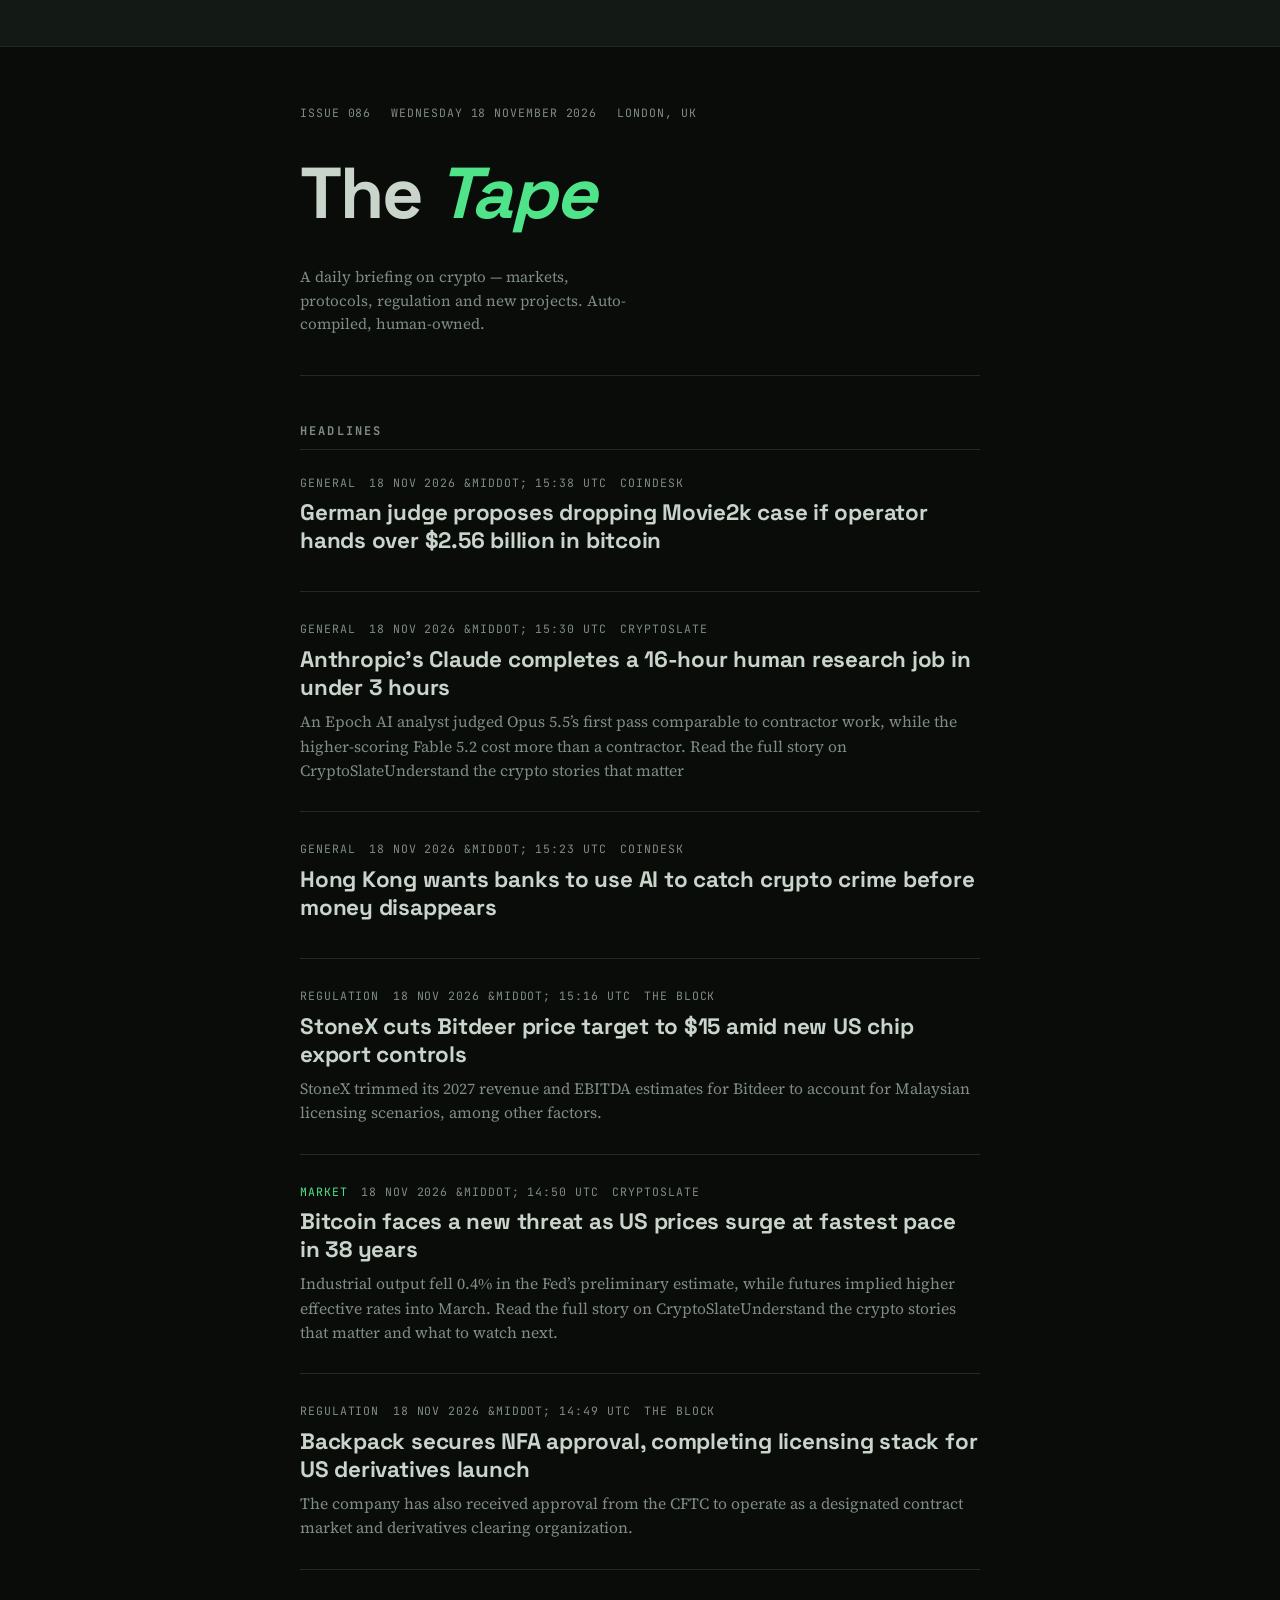
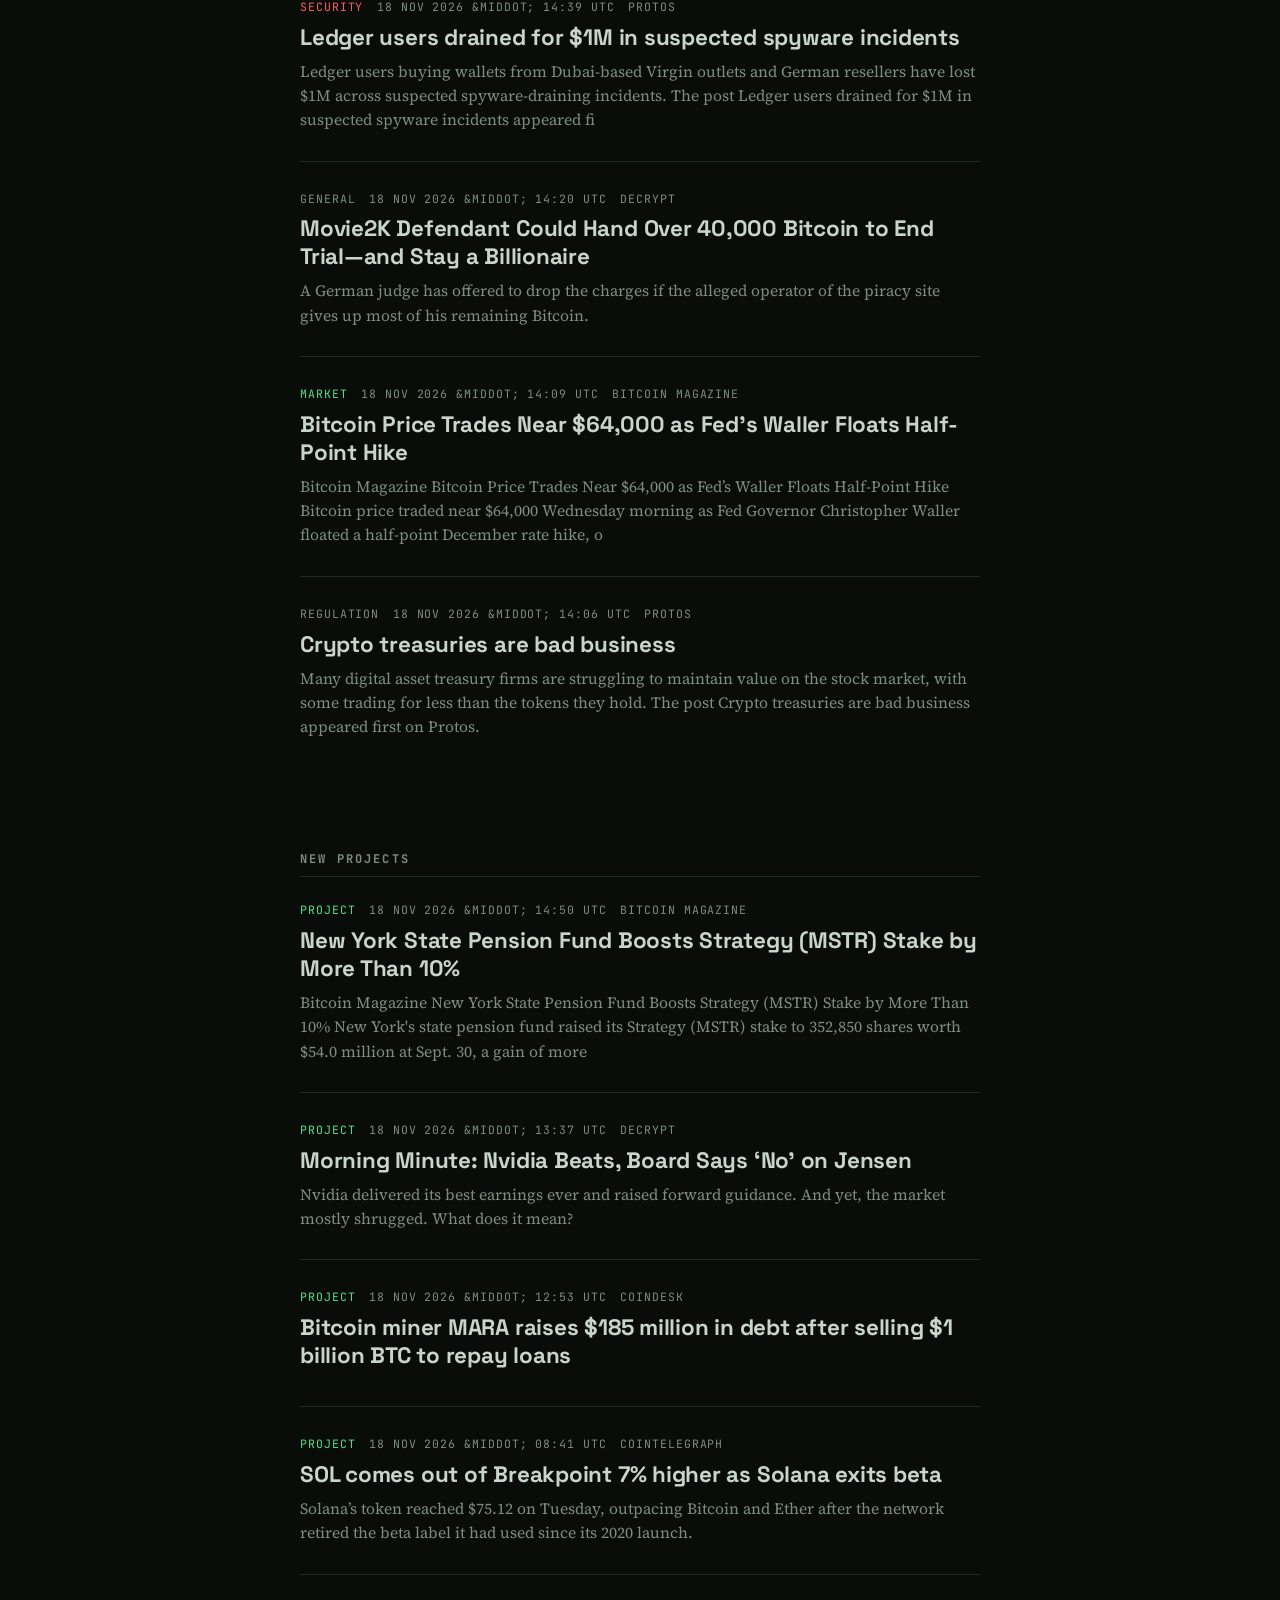
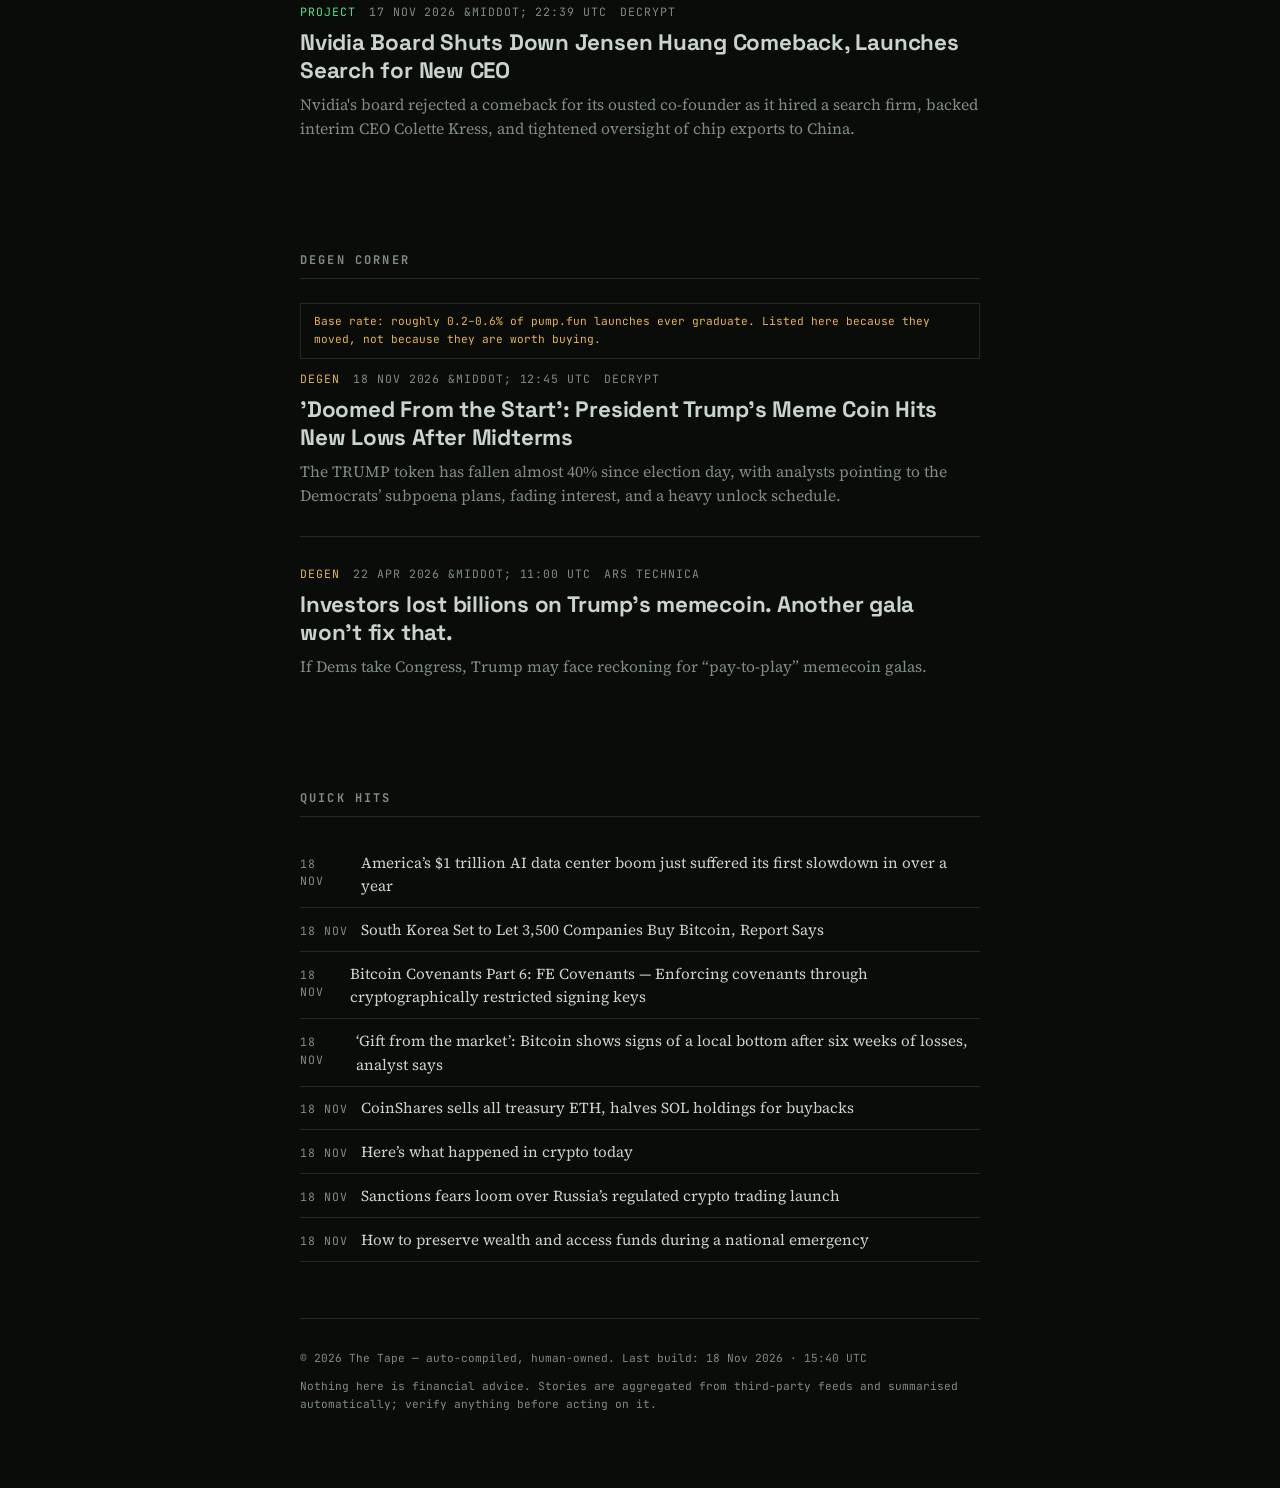
==== commit 37e8c444: "Build: 2026-11-18 15:40 UTC" ====
--- a/index.html
+++ b/index.html
@@ -86,14 +86,14 @@
 </head>
 <body>
 
-<div class="ticker-rail"><span class="ticker">Wells Fargo More Than Doubles Its Bitcoin ETF Stake to $2.35 Billion &nbsp;///&nbsp; Anchorage, Kalshi Prime let institutions use custodied bitcoin as margin &nbsp;///&nbsp; Standard Life Chair Wants Tokenized Gilts to Open UK Government Bonds to Retail Savers &nbsp;///&nbsp; Bitcoin Policy Institute Renames to Finney Foundation for Open Technology &nbsp;///&nbsp; Hong Kong, Swift test tokenized deposits as banks chase stablecoin-style speed</span></div>
+<div class="ticker-rail"><span class="ticker">German judge proposes dropping Movie2k case if operator hands over $2.56 billion in bitcoin &nbsp;///&nbsp; Anthropic’s Claude completes a 16-hour human research job in under 3 hours &nbsp;///&nbsp; Hong Kong wants banks to use AI to catch crypto crime before money disappears &nbsp;///&nbsp; StoneX cuts Bitdeer price target to $15 amid new US chip export controls &nbsp;///&nbsp; Bitcoin faces a new threat as US prices surge at fastest pace in 38 years</span></div>
 
 <div class="wrap">
 
   <header class="masthead">
     <p class="issue-line">
-      <span class="eyebrow">Issue 085</span>
-      <span class="eyebrow">Tuesday 17 November 2026</span>
+      <span class="eyebrow">Issue 086</span>
+      <span class="eyebrow">Wednesday 18 November 2026</span>
       <span class="eyebrow">London, UK</span>
     </p>
     <h1>The <em>Tape</em></h1>
@@ -110,112 +110,109 @@
       
       <article class="story">
         <p class="meta">
+          <span class="tag tag--general">GENERAL</span>
+          <span class="timestamp">18 NOV 2026 &MIDDOT; 15:38 UTC</span>
+          <span class="source">CoinDesk</span>
+        </p>
+        <h3><a href="https://www.coindesk.com/business/2026/11/18/german-judge-proposes-dropping-movie2k-case-if-operator-hands-over-usd2-56-billion-in-bitcoin">German judge proposes dropping Movie2k case if operator hands over $2.56 billion in bitcoin</a></h3>
+        <p class="standfirst"></p>
+      </article>
+
+      <article class="story">
+        <p class="meta">
+          <span class="tag tag--general">GENERAL</span>
+          <span class="timestamp">18 NOV 2026 &MIDDOT; 15:30 UTC</span>
+          <span class="source">CryptoSlate</span>
+        </p>
+        <h3><a href="https://cryptoslate.com/anthropics-claude-completes-16-hour-human-research-job-in-under-3-hours/">Anthropic’s Claude completes a 16-hour human research job in under 3 hours</a></h3>
+        <p class="standfirst">An Epoch AI analyst judged Opus 5.5’s first pass comparable to contractor work, while the higher-scoring Fable 5.2 cost more than a contractor.
+Read the full story on CryptoSlateUnderstand the crypto stories that matter </p>
+      </article>
+
+      <article class="story">
+        <p class="meta">
+          <span class="tag tag--general">GENERAL</span>
+          <span class="timestamp">18 NOV 2026 &MIDDOT; 15:23 UTC</span>
+          <span class="source">CoinDesk</span>
+        </p>
+        <h3><a href="https://www.coindesk.com/business/2026/11/18/hong-kong-wants-banks-to-use-ai-to-catch-crypto-crime-before-money-disappears">Hong Kong wants banks to use AI to catch crypto crime before money disappears</a></h3>
+        <p class="standfirst"></p>
+      </article>
+
+      <article class="story">
+        <p class="meta">
+          <span class="tag tag--regulation">REGULATION</span>
+          <span class="timestamp">18 NOV 2026 &MIDDOT; 15:16 UTC</span>
+          <span class="source">The Block</span>
+        </p>
+        <h3><a href="https://www.theblock.co/news/markets/2026-11-18-stonex-cuts-bitdeer-price-target-to-15-amid-new-us-chip-export-controls-443440">StoneX cuts Bitdeer price target to $15 amid new US chip export controls</a></h3>
+        <p class="standfirst">StoneX trimmed its 2027 revenue and EBITDA estimates for Bitdeer to account for Malaysian licensing scenarios, among other factors.</p>
+      </article>
+
+      <article class="story">
+        <p class="meta">
           <span class="tag tag--market">MARKET</span>
-          <span class="timestamp">17 NOV 2026 &MIDDOT; 16:00 UTC</span>
+          <span class="timestamp">18 NOV 2026 &MIDDOT; 14:50 UTC</span>
+          <span class="source">CryptoSlate</span>
+        </p>
+        <h3><a href="https://cryptoslate.com/bitcoin-faces-a-new-threat-as-us-prices-surge-at-fastest-pace-in-38-years/">Bitcoin faces a new threat as US prices surge at fastest pace in 38 years</a></h3>
+        <p class="standfirst">Industrial output fell 0.4% in the Fed’s preliminary estimate, while futures implied higher effective rates into March.
+Read the full story on CryptoSlateUnderstand the crypto stories that matter and what to watch next. </p>
+      </article>
+
+      <article class="story">
+        <p class="meta">
+          <span class="tag tag--regulation">REGULATION</span>
+          <span class="timestamp">18 NOV 2026 &MIDDOT; 14:49 UTC</span>
+          <span class="source">The Block</span>
+        </p>
+        <h3><a href="https://www.theblock.co/news/business/2026-11-18-backpack-completes-regulatory-framework-us-entry-442980">Backpack secures NFA approval, completing licensing stack for US derivatives launch</a></h3>
+        <p class="standfirst">The company has also received approval from the CFTC to operate as a designated contract market and derivatives clearing organization.</p>
+      </article>
+
+      <article class="story">
+        <p class="meta">
+          <span class="tag tag--security">SECURITY</span>
+          <span class="timestamp">18 NOV 2026 &MIDDOT; 14:39 UTC</span>
+          <span class="source">Protos</span>
+        </p>
+        <h3><a href="https://protos.com/ledger-users-drained-for-1m-in-suspected-spyware-incidents/">Ledger users drained for $1M in suspected spyware incidents</a></h3>
+        <p class="standfirst">Ledger users buying wallets from Dubai-based Virgin outlets and German resellers have lost $1M across suspected spyware-draining incidents.
+The post Ledger users drained for $1M in suspected spyware incidents appeared fi</p>
+      </article>
+
+      <article class="story">
+        <p class="meta">
+          <span class="tag tag--general">GENERAL</span>
+          <span class="timestamp">18 NOV 2026 &MIDDOT; 14:20 UTC</span>
+          <span class="source">Decrypt</span>
+        </p>
+        <h3><a href="https://decrypt.co/383533/movie2k-defendant-could-hand-over-40000-bitcoin-to-end-trial-and-stay-a-billionaire">Movie2K Defendant Could Hand Over 40,000 Bitcoin to End Trial—and Stay a Billionaire</a></h3>
+        <p class="standfirst">A German judge has offered to drop the charges if the alleged operator of the piracy site gives up most of his remaining Bitcoin.</p>
+      </article>
+
+      <article class="story">
+        <p class="meta">
+          <span class="tag tag--market">MARKET</span>
+          <span class="timestamp">18 NOV 2026 &MIDDOT; 14:09 UTC</span>
           <span class="source">Bitcoin Magazine</span>
         </p>
-        <h3><a href="https://bitcoinmagazine.com/news/wells-fargo-ibit-stake-doubles-strategy-cut">Wells Fargo More Than Doubles Its Bitcoin ETF Stake to $2.35 Billion</a></h3>
+        <h3><a href="https://bitcoinmagazine.com/markets/bitcoin-price-trades-near-64000-waller">Bitcoin Price Trades Near $64,000 as Fed’s Waller Floats Half-Point Hike</a></h3>
         <p class="standfirst">Bitcoin Magazine
 
-Wells Fargo More Than Doubles Its Bitcoin ETF Stake to $2.35 Billion
-Wells Fargo&#x27;s third-quarter 13F shows 49.6 million IBIT shares worth $2.35 billion at Sept. 30, up from 24.4 million, while its Strat</p>
+Bitcoin Price Trades Near $64,000 as Fed’s Waller Floats Half-Point Hike
+Bitcoin price traded near $64,000 Wednesday morning as Fed Governor Christopher Waller floated a half-point December rate hike, o</p>
       </article>
 
       <article class="story">
         <p class="meta">
           <span class="tag tag--regulation">REGULATION</span>
-          <span class="timestamp">17 NOV 2026 &MIDDOT; 15:53 UTC</span>
-          <span class="source">The Block</span>
-        </p>
-        <h3><a href="https://www.theblock.co/news/business/2026-11-17-anchorage-digital-kalshi-prime-hodl-margining-bitcoin-collateral-442568">Anchorage, Kalshi Prime let institutions use custodied bitcoin as margin</a></h3>
-        <p class="standfirst">Anchorage clients can pledge bitcoin and stablecoins held at its federally chartered bank as margin on Kalshi Prime&#x27;s CFTC-regulated venue.</p>
-      </article>
-
-      <article class="story">
-        <p class="meta">
-          <span class="tag tag--general">GENERAL</span>
-          <span class="timestamp">17 NOV 2026 &MIDDOT; 15:30 UTC</span>
-          <span class="source">Decrypt</span>
-        </p>
-        <h3><a href="https://decrypt.co/383434/standard-life-chair-wants-tokenized-gilts-to-open-uk-government-bonds-to-retail-savers">Standard Life Chair Wants Tokenized Gilts to Open UK Government Bonds to Retail Savers</a></h3>
-        <p class="standfirst">Sir Nicholas Lyons told Solana&#x27;s Breakpoint that tokenization should benefit ordinary investors, not just wholesale institutions.</p>
-      </article>
-
-      <article class="story">
-        <p class="meta">
-          <span class="tag tag--general">GENERAL</span>
-          <span class="timestamp">17 NOV 2026 &MIDDOT; 15:17 UTC</span>
-          <span class="source">Bitcoin Magazine</span>
-        </p>
-        <h3><a href="https://bitcoinmagazine.com/news/bpi-becomes-finney-foundation-open-tech">Bitcoin Policy Institute Renames to Finney Foundation for Open Technology</a></h3>
-        <p class="standfirst">Bitcoin Magazine
-
-Bitcoin Policy Institute Renames to Finney Foundation for Open Technology
-The Bitcoin Policy Institute said Tuesday it is now the Finney Foundation for Open Technology, a parent organization whose brief</p>
-      </article>
-
-      <article class="story">
-        <p class="meta">
-          <span class="tag tag--general">GENERAL</span>
-          <span class="timestamp">17 NOV 2026 &MIDDOT; 15:11 UTC</span>
-          <span class="source">CoinDesk</span>
-        </p>
-        <h3><a href="https://www.coindesk.com/business/2026/11/17/hong-kong-swift-test-tokenized-deposits-as-banks-chase-stablecoin-style-speed">Hong Kong, Swift test tokenized deposits as banks chase stablecoin-style speed</a></h3>
-        <p class="standfirst"></p>
-      </article>
-
-      <article class="story">
-        <p class="meta">
-          <span class="tag tag--general">GENERAL</span>
-          <span class="timestamp">17 NOV 2026 &MIDDOT; 15:10 UTC</span>
-          <span class="source">CryptoSlate</span>
-        </p>
-        <h3><a href="https://cryptoslate.com/hyperliquids-3-4-billion-hype-burn-machine-faces-new-test-as-usdc-reserves-shrink/">Hyperliquid’s $3.4 billion HYPE burn machine faces new test as USDC reserves shrink</a></h3>
-        <p class="standfirst">Seven-day perpetuals turnover rose 15.87% as USDC value fell 7.76%, leaving the net effect on HYPE buyback funding unestablished.
-Read the full story on CryptoSlateUnderstand the crypto stories that matter and what to wa</p>
-      </article>
-
-      <article class="story">
-        <p class="meta">
-          <span class="tag tag--security">SECURITY</span>
-          <span class="timestamp">17 NOV 2026 &MIDDOT; 15:00 UTC</span>
+          <span class="timestamp">18 NOV 2026 &MIDDOT; 14:06 UTC</span>
           <span class="source">Protos</span>
         </p>
-        <h3><a href="https://protos.com/william-shatner-calls-out-pump-fun-and-crypto-cretins-over-scam-charity-token/">William Shatner calls out Pump Fun and ‘crypto cretins’ over scam charity token</a></h3>
-        <p class="standfirst">Star Trek actor William Shatner called out Pump Fun after he spotted a Star Trek-themed token promising to send profits to his charity.
-The post William Shatner calls out Pump Fun and ‘crypto cretins’ over scam charity t</p>
-      </article>
-
-      <article class="story">
-        <p class="meta">
-          <span class="tag tag--general">GENERAL</span>
-          <span class="timestamp">17 NOV 2026 &MIDDOT; 14:54 UTC</span>
-          <span class="source">Cointelegraph</span>
-        </p>
-        <h3><a href="https://cointelegraph.com/news/what-happened-in-crypto-today?utm_source=rss_feed&amp;utm_medium=rss&amp;utm_campaign=rss_partner_inbound">Here’s what happened in crypto today</a></h3>
-        <p class="standfirst">Need to know what happened in crypto today? Here is the latest news on daily trends and events impacting Bitcoin price, blockchain, DeFi, Web3 and crypto regulation.</p>
-      </article>
-
-      <article class="story">
-        <p class="meta">
-          <span class="tag tag--general">GENERAL</span>
-          <span class="timestamp">17 NOV 2026 &MIDDOT; 14:05 UTC</span>
-          <span class="source">Protos</span>
-        </p>
-        <h3><a href="https://protos.com/digg-founder-kevin-rose-just-cloned-docusign-with-ai/">Digg founder Kevin Rose just ‘cloned’ Docusign with AI</a></h3>
-        <p class="standfirst">Kevin Rose cloned Docusign with AI and gave it away this week, yet Nasdaq investors barely responded with shrug.
-The post Digg founder Kevin Rose just ‘cloned’ Docusign with AI appeared first on Protos.</p>
-      </article>
-
-      <article class="story">
-        <p class="meta">
-          <span class="tag tag--general">GENERAL</span>
-          <span class="timestamp">17 NOV 2026 &MIDDOT; 14:00 UTC</span>
-          <span class="source">CryptoSlate</span>
-        </p>
-        <h3><a href="https://cryptoslate.com/jpmorgan-and-dbs-offer-24-7-dollar-transfers-without-stablecoins/">JPMorgan and DBS offer 24/7 dollar transfers… without stablecoins</a></h3>
-        <p class="standfirst">Ant International is the first client of the Singapore-US link, whose fees and working-capital savings remain undisclosed.
-Read the full story on CryptoSlateUnderstand the crypto stories that matter and what to watch nex</p>
+        <h3><a href="https://protos.com/crypto-treasuries-are-bad-business/">Crypto treasuries are bad business</a></h3>
+        <p class="standfirst">Many digital asset treasury firms are struggling to maintain value on the stock market, with some trading for less than the tokens they hold.
+The post Crypto treasuries are bad business appeared first on Protos.</p>
       </article>
     </section>
   
@@ -226,52 +223,54 @@
       <article class="story">
         <p class="meta">
           <span class="tag tag--project">PROJECT</span>
-          <span class="timestamp">17 NOV 2026 &MIDDOT; 13:08 UTC</span>
-          <span class="source">The Block</span>
-        </p>
-        <h3><a href="https://www.theblock.co/news/deals/2026-11-17-avenia-funding-stablecoin-crypto-infrastructure-442119">Stablecoin infrastructure firm Avenia raises $25 million in Series A extension</a></h3>
-        <p class="standfirst">Lightspeed Faction led the equity round, bringing Avenia&#x27;s total funding to $44.6 million as it plans new products and acquisitions.</p>
-      </article>
-
-      <article class="story">
-        <p class="meta">
-          <span class="tag tag--project">PROJECT</span>
-          <span class="timestamp">17 NOV 2026 &MIDDOT; 13:00 UTC</span>
-          <span class="source">The Block</span>
-        </p>
-        <h3><a href="https://www.theblock.co/news/ecosystems/2026-11-17-grvt-launches-rwa-perpetuals-with-funding-tied-to-traditional-markets-442089">Grvt launches RWA perpetuals with funding tied to traditional markets</a></h3>
-        <p class="standfirst">Grvt’s Stable Funding Perps debut across seven commodity markets, with funding rates linked to market makers’ financing costs.</p>
-      </article>
-
-      <article class="story">
-        <p class="meta">
-          <span class="tag tag--project">PROJECT</span>
-          <span class="timestamp">17 NOV 2026 &MIDDOT; 03:30 UTC</span>
-          <span class="source">CryptoSlate</span>
-        </p>
-        <h3><a href="https://cryptoslate.com/uniswap-freezes-300000-in-stranded-fees-halting-automatic-token-burns/">Uniswap freezes $300,000 in stranded fees, halting automatic token burns</a></h3>
-        <p class="standfirst">A proposed auction would raise the UNI payment needed to claim accumulated fees, aiming to direct more value toward burning.
-Read the full story on CryptoSlateUnderstand the crypto stories that matter and what to watch n</p>
-      </article>
-
-      <article class="story">
-        <p class="meta">
-          <span class="tag tag--project">PROJECT</span>
-          <span class="timestamp">28 OCT 2026 &MIDDOT; 20:48 UTC</span>
-          <span class="source">DL News</span>
-        </p>
-        <h3><a href="https://www.dlnews.com/articles/markets/aviva-tokenized-liquidity-fund-explained/">Aviva’s £50m tokenized fund: What changes for investors</a></h3>
-        <p class="standfirst">Aviva Investors adds a tokenized share class to its £22 billion Sterling Liquidity Fund on the XRP Ledger, backed by a £50 million commitment.</p>
-      </article>
-
-      <article class="story">
-        <p class="meta">
-          <span class="tag tag--project">PROJECT</span>
-          <span class="timestamp">22 OCT 2026 &MIDDOT; 18:18 UTC</span>
-          <span class="source">DL News</span>
-        </p>
-        <h3><a href="https://www.dlnews.com/articles/markets/securitize-shares-fall-38percent-since-solana-stock-token-launch-or-dl-news/">Securitize shares slide 38% since it put Apple and Nvidia stock on Solana</a></h3>
-        <p class="standfirst">Securitize stock is down 38% since it launched tokenised Apple, Nvidia and Tesla shares on Solana. It still hasn&#x27;t said how much trades.</p>
+          <span class="timestamp">18 NOV 2026 &MIDDOT; 14:50 UTC</span>
+          <span class="source">Bitcoin Magazine</span>
+        </p>
+        <h3><a href="https://bitcoinmagazine.com/news/ny-pension-fund-boosts-strategy-stake">New York State Pension Fund Boosts Strategy (MSTR) Stake by More Than 10%</a></h3>
+        <p class="standfirst">Bitcoin Magazine
+
+New York State Pension Fund Boosts Strategy (MSTR) Stake by More Than 10%
+New York&#x27;s state pension fund raised its Strategy (MSTR) stake to 352,850 shares worth $54.0 million at Sept. 30, a gain of more</p>
+      </article>
+
+      <article class="story">
+        <p class="meta">
+          <span class="tag tag--project">PROJECT</span>
+          <span class="timestamp">18 NOV 2026 &MIDDOT; 13:37 UTC</span>
+          <span class="source">Decrypt</span>
+        </p>
+        <h3><a href="https://decrypt.co/383530/morning-minute-nvidia-beats-board-says-no-on-jensen">Morning Minute: Nvidia Beats, Board Says ‘No’ on Jensen</a></h3>
+        <p class="standfirst">Nvidia delivered its best earnings ever and raised forward guidance. And yet, the market mostly shrugged. What does it mean?</p>
+      </article>
+
+      <article class="story">
+        <p class="meta">
+          <span class="tag tag--project">PROJECT</span>
+          <span class="timestamp">18 NOV 2026 &MIDDOT; 12:53 UTC</span>
+          <span class="source">CoinDesk</span>
+        </p>
+        <h3><a href="https://www.coindesk.com/markets/2026/11/18/bitcoin-miner-mara-raises-usd185-million-in-debt-after-selling-usd1-billion-btc-to-repay-loans">Bitcoin miner MARA raises $185 million in debt after selling $1 billion BTC to repay loans</a></h3>
+        <p class="standfirst"></p>
+      </article>
+
+      <article class="story">
+        <p class="meta">
+          <span class="tag tag--project">PROJECT</span>
+          <span class="timestamp">18 NOV 2026 &MIDDOT; 08:41 UTC</span>
+          <span class="source">Cointelegraph</span>
+        </p>
+        <h3><a href="https://cointelegraph.com/markets/solana-sol-gains-7-percent-breakpoint-beta-tokenization?utm_source=rss_feed&amp;utm_medium=rss&amp;utm_campaign=rss_partner_inbound">SOL comes out of Breakpoint 7% higher as Solana exits beta</a></h3>
+        <p class="standfirst">Solana’s token reached $75.12 on Tuesday, outpacing Bitcoin and Ether after the network retired the beta label it had used since its 2020 launch.</p>
+      </article>
+
+      <article class="story">
+        <p class="meta">
+          <span class="tag tag--project">PROJECT</span>
+          <span class="timestamp">17 NOV 2026 &MIDDOT; 22:39 UTC</span>
+          <span class="source">Decrypt</span>
+        </p>
+        <h3><a href="https://decrypt.co/383513/nvidia-board-shuts-down-jensen-huang-comeback">Nvidia Board Shuts Down Jensen Huang Comeback, Launches Search for New CEO</a></h3>
+        <p class="standfirst">Nvidia&#x27;s board rejected a comeback for its ousted co-founder as it hired a search firm, backed interim CEO Colette Kress, and tightened oversight of chip exports to China.</p>
       </article>
     </section>
   
@@ -282,11 +281,11 @@
       <article class="story">
         <p class="meta">
           <span class="tag tag--degen">DEGEN</span>
-          <span class="timestamp">17 NOV 2026 &MIDDOT; 14:27 UTC</span>
-          <span class="source">The Block</span>
-        </p>
-        <h3><a href="https://www.theblock.co/news/ecosystems/2026-11-17-solana-trump-memecoin-launch-tested-infrastructure-institutional-push-lily-liu-says-442132">Solana’s Trump memecoin launch tested infrastructure ahead of institutional push, Lily Liu says</a></h3>
-        <p class="standfirst">Liu recapped two periods of trading as evidence Solana&#x27;s network can withstand pressure from unpredictable crypto markets.</p>
+          <span class="timestamp">18 NOV 2026 &MIDDOT; 12:45 UTC</span>
+          <span class="source">Decrypt</span>
+        </p>
+        <h3><a href="https://decrypt.co/383524/doomed-from-the-start-president-trumps-meme-coin-hits-new-lows-after-midterms">&#x27;Doomed From the Start&#x27;: President Trump&#x27;s Meme Coin Hits New Lows After Midterms</a></h3>
+        <p class="standfirst">The TRUMP token has fallen almost 40% since election day, with analysts pointing to the Democrats’ subpoena plans, fading interest, and a heavy unlock schedule.</p>
       </article>
 
       <article class="story">
@@ -303,19 +302,19 @@
     <section class="section">
       <h2 class="section-head">Quick hits</h2>
       <ul class="quick-hits">
-        <li><span class="timestamp">17 NOV</span><a href="https://bitcoinmagazine.com/news/twenty-one-capital-xxi-buys-154-bitcoin">Twenty One Capital (XXI) Buys 154 Bitcoin, Its First Purchase of 2026</a></li>
-        <li><span class="timestamp">17 NOV</span><a href="https://bitcoinmagazine.com/news/russia-retail-bitcoin-buying-starts">Russia Lets Everyday Investors Buy Bitcoin Starting Today</a></li>
-        <li><span class="timestamp">17 NOV</span><a href="https://bitcoinmagazine.com/business/we-need-to-change-our-management-ricardo-salinas-on-mexicos-future-bukele-and-bitcoin">“We Need to Change Our Management”: Ricardo Salinas on Mexico’s Future, Bukele and Bitcoin</a></li>
-        <li><span class="timestamp">17 NOV</span><a href="https://www.theblock.co/news/markets/2026-11-17-bitwise-zday-ai-cyber-defense-etf-442062">Bitwise launches ZDAY, its first non-crypto ETF, to bet on AI cyber defense</a></li>
-        <li><span class="timestamp">17 NOV</span><a href="https://www.theblock.co/news/markets/2026-11-17-bernstein-sees-upside-for-bitcoin-miners-riot-and-terawulf-citing-discounts-to-implied-ai-data-center-values-442125">Bernstein sees upside for bitcoin miners Riot and TeraWulf, citing discounts to implied AI data center values</a></li>
-        <li><span class="timestamp">17 NOV</span><a href="https://cointelegraph.com/magazine/bitcoin-to-1m-by-2030-almost-certainly-not-says-dragonflys-qureshi?utm_source=rss_feed&amp;utm_medium=rss&amp;utm_campaign=rss_partner_inbound">Bitcoin to $1M by 2030? ‘Almost certainly not,’ says Dragonfly’s Qureshi</a></li>
-        <li><span class="timestamp">17 NOV</span><a href="https://cryptoslate.com/how-bitcoin-still-competes-with-a-2-92-treasury-yield-after-inflation/">How Bitcoin still competes with a 2.92% Treasury yield after inflation</a></li>
-        <li><span class="timestamp">17 NOV</span><a href="https://cointelegraph.com/news/ark-crypto-stock-purchases-nvidia-staking-etf-sales?utm_source=rss_feed&amp;utm_medium=rss&amp;utm_campaign=rss_partner_inbound">ARK sells $85M in Nvidia shares ahead of chipmaker’s Q3 earnings results</a></li>
+        <li><span class="timestamp">18 NOV</span><a href="https://cryptoslate.com/americas-1-trillion-ai-data-center-boom-just-suffered-its-first-slowdown-in-over-a-year/">America’s $1 trillion AI data center boom just suffered its first slowdown in over a year</a></li>
+        <li><span class="timestamp">18 NOV</span><a href="https://bitcoinmagazine.com/news/south-korea-companies-buy-bitcoin">South Korea Set to Let 3,500 Companies Buy Bitcoin, Report Says</a></li>
+        <li><span class="timestamp">18 NOV</span><a href="https://cointelegraph.com/research/bitcoin-covenants-part-6-fe-covenants-enforcing-covenants-through-cryptographically-restricted-signing-keys?utm_source=rss_feed&amp;utm_medium=rss&amp;utm_campaign=rss_partner_inbound">Bitcoin Covenants Part 6: FE Covenants — Enforcing covenants through cryptographically restricted signing keys</a></li>
+        <li><span class="timestamp">18 NOV</span><a href="https://www.theblock.co/news/markets/2026-11-18-gift-from-the-market-bitcoin-shows-signs-of-a-local-bottom-after-six-weeks-of-losses-analyst-says-443017">‘Gift from the market’: Bitcoin shows signs of a local bottom after six weeks of losses, analyst says</a></li>
+        <li><span class="timestamp">18 NOV</span><a href="https://cointelegraph.com/news/coinshares-sells-eth-treasury-holdings-halves-sol-share-buybacks?utm_source=rss_feed&amp;utm_medium=rss&amp;utm_campaign=rss_partner_inbound">CoinShares sells all treasury ETH, halves SOL holdings for buybacks</a></li>
+        <li><span class="timestamp">18 NOV</span><a href="https://cointelegraph.com/news/what-happened-in-crypto-today?utm_source=rss_feed&amp;utm_medium=rss&amp;utm_campaign=rss_partner_inbound">Here’s what happened in crypto today</a></li>
+        <li><span class="timestamp">18 NOV</span><a href="https://cointelegraph.com/news/sanctions-fears-russia-crypto-launch?utm_source=rss_feed&amp;utm_medium=rss&amp;utm_campaign=rss_partner_inbound">Sanctions fears loom over Russia’s regulated crypto trading launch</a></li>
+        <li><span class="timestamp">18 NOV</span><a href="https://cointelegraph.com/magazine/how-to-preserve-wealth-and-access-it-during-a-national-emergency?utm_source=rss_feed&amp;utm_medium=rss&amp;utm_campaign=rss_partner_inbound">How to preserve wealth and access funds during a national emergency</a></li>
       </ul>
     </section>
 
   <footer class="colophon">
-    <p>&copy; 2026 The Tape — auto-compiled, human-owned. Last build: 17 Nov 2026 &middot; 16:01 UTC</p>
+    <p>&copy; 2026 The Tape — auto-compiled, human-owned. Last build: 18 Nov 2026 &middot; 15:40 UTC</p>
     <p>Nothing here is financial advice. Stories are aggregated from third-party
        feeds and summarised automatically; verify anything before acting on it.</p>
   </footer>
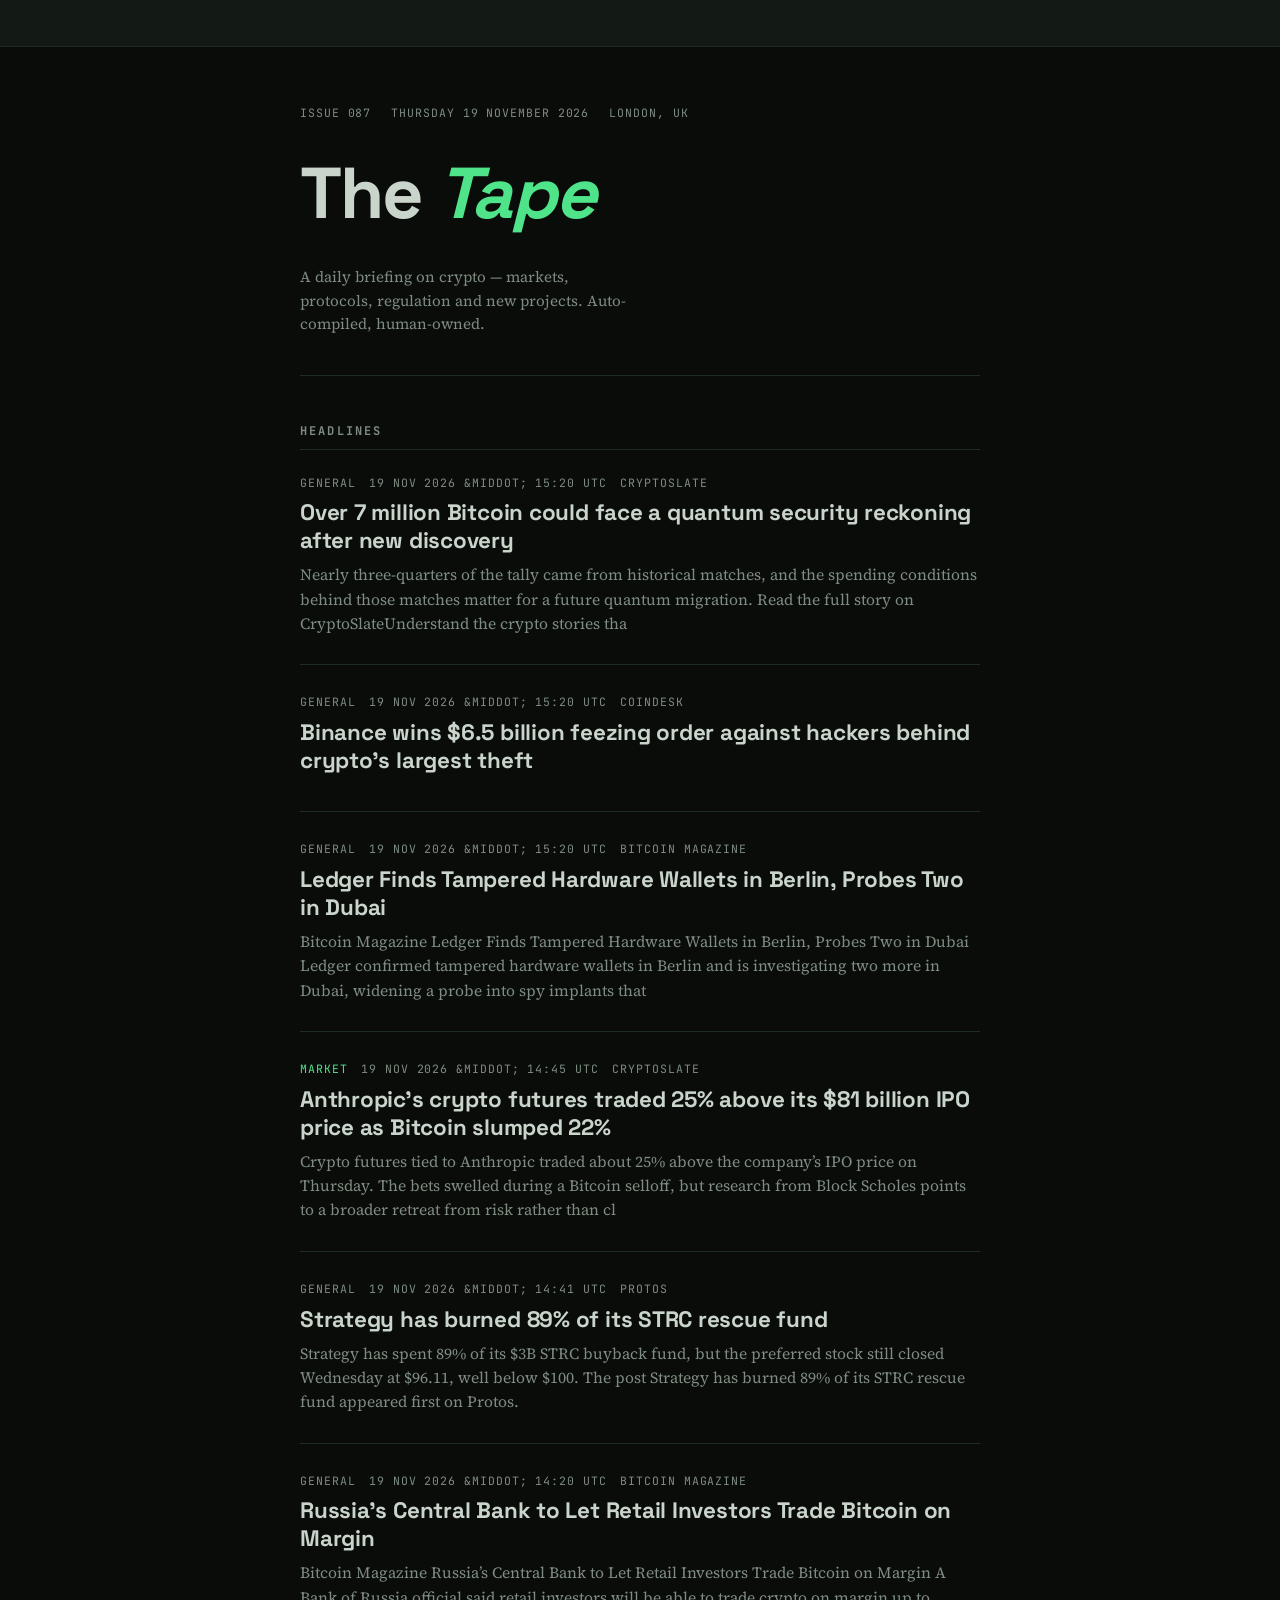
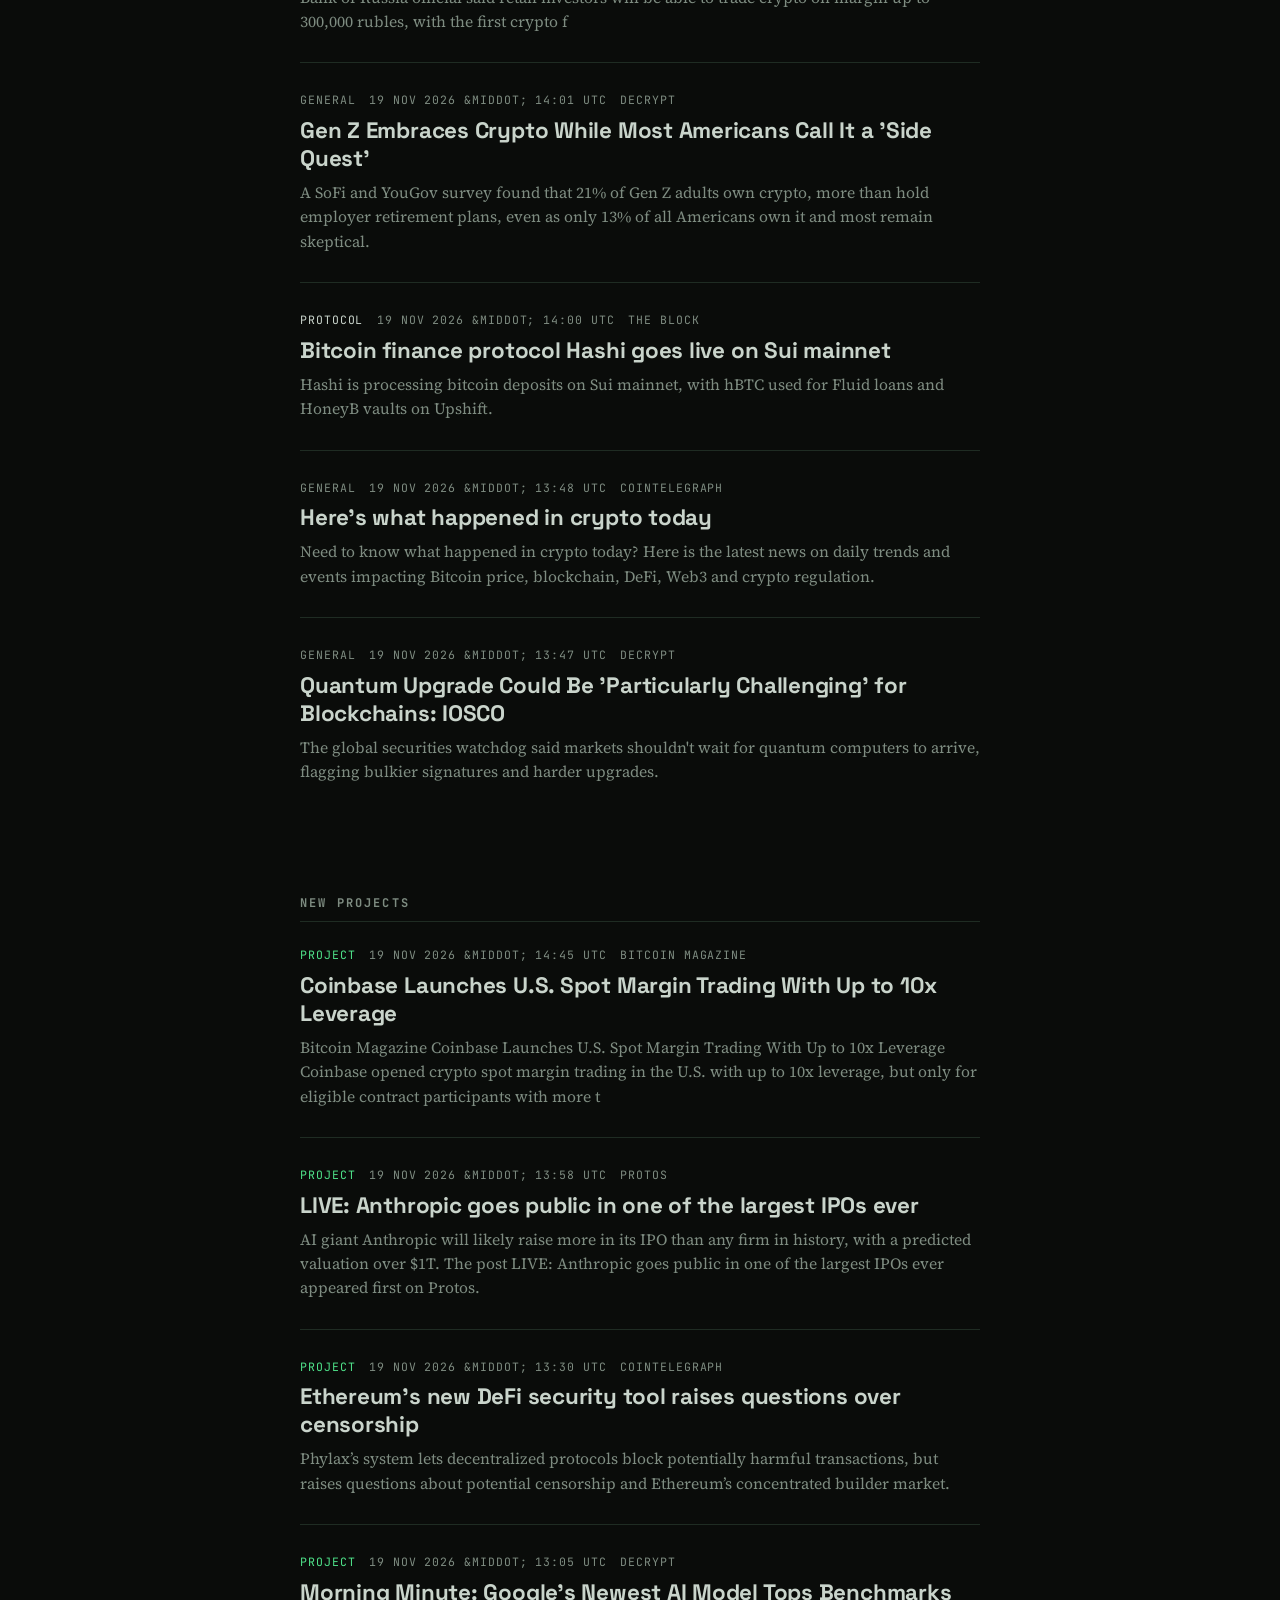
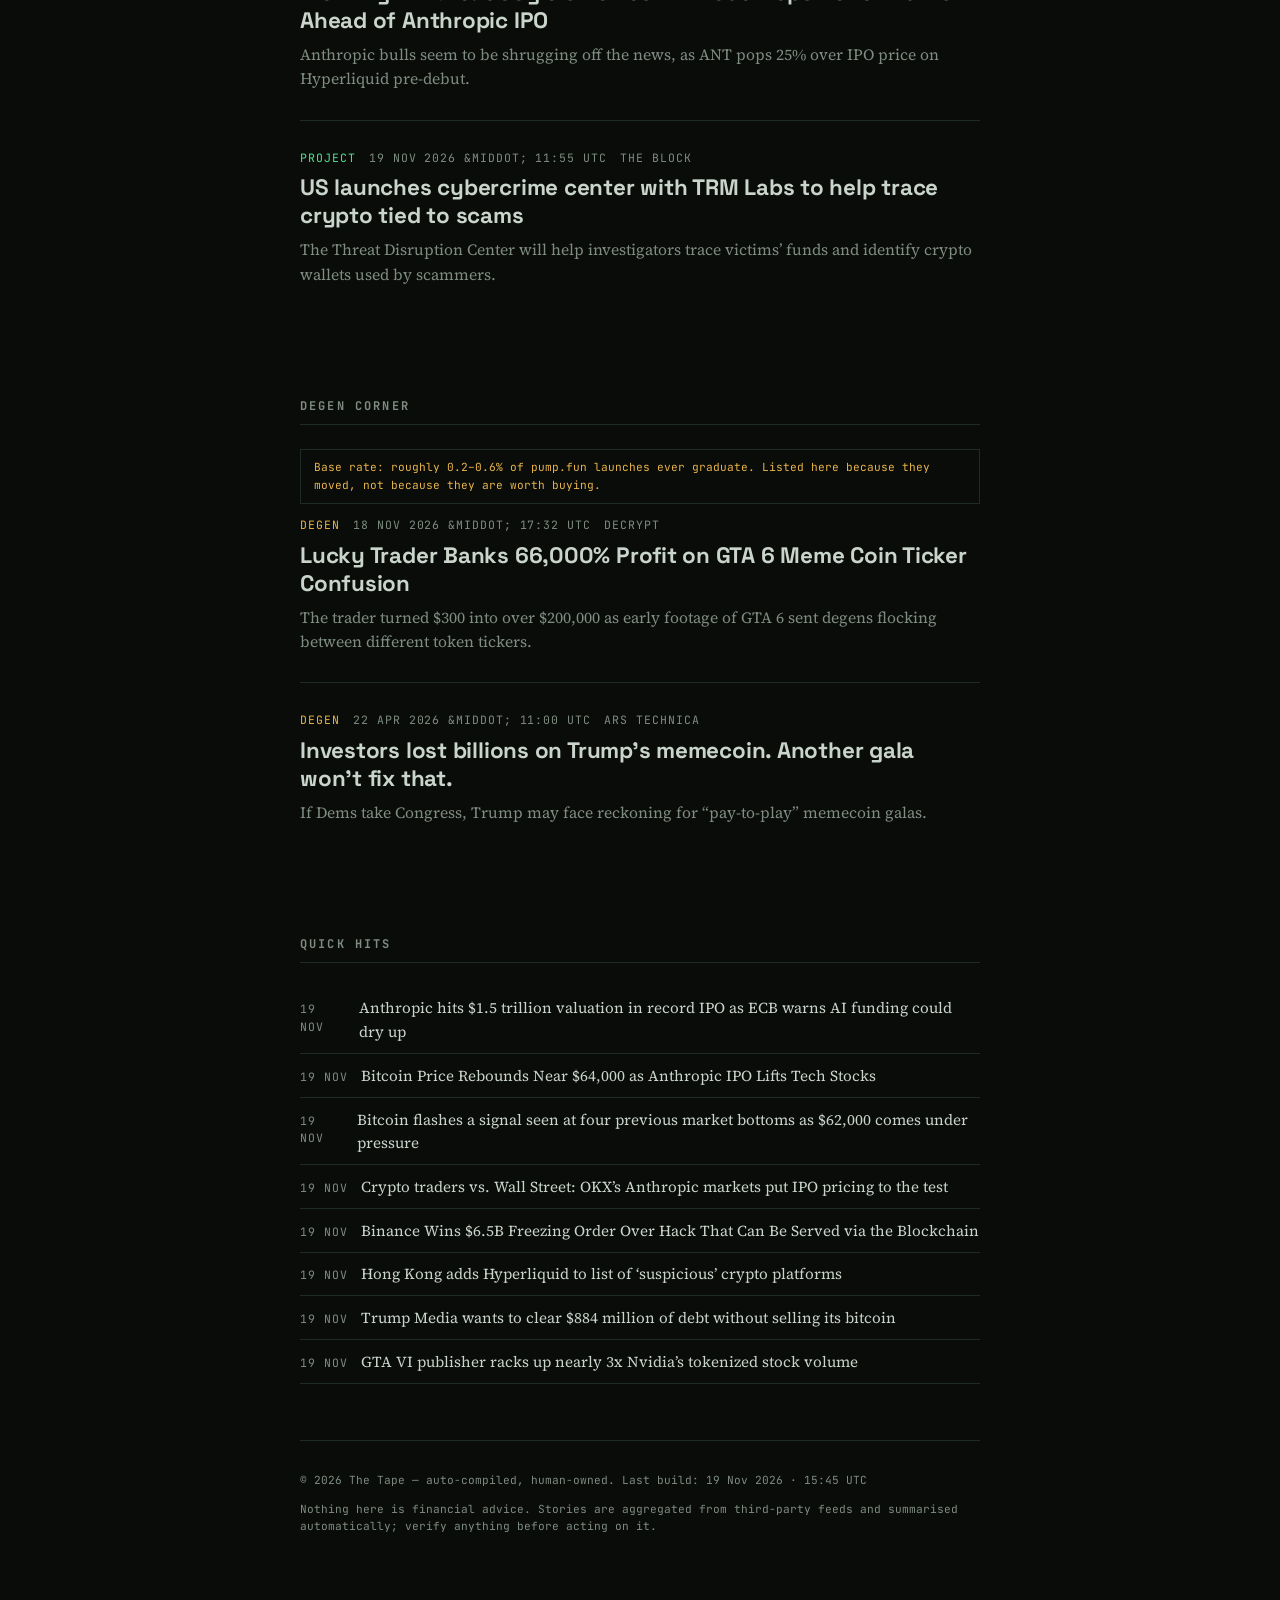
==== commit d330ae8c: "Build: 2026-11-19 15:45 UTC" ====
--- a/index.html
+++ b/index.html
@@ -86,14 +86,14 @@
 </head>
 <body>
 
-<div class="ticker-rail"><span class="ticker">German judge proposes dropping Movie2k case if operator hands over $2.56 billion in bitcoin &nbsp;///&nbsp; Anthropic’s Claude completes a 16-hour human research job in under 3 hours &nbsp;///&nbsp; Hong Kong wants banks to use AI to catch crypto crime before money disappears &nbsp;///&nbsp; StoneX cuts Bitdeer price target to $15 amid new US chip export controls &nbsp;///&nbsp; Bitcoin faces a new threat as US prices surge at fastest pace in 38 years</span></div>
+<div class="ticker-rail"><span class="ticker">Over 7 million Bitcoin could face a quantum security reckoning after new discovery &nbsp;///&nbsp; Binance wins $6.5 billion feezing order against hackers behind crypto&#x27;s largest theft &nbsp;///&nbsp; Ledger Finds Tampered Hardware Wallets in Berlin, Probes Two in Dubai &nbsp;///&nbsp; Anthropic’s crypto futures traded 25% above its $81 billion IPO price as Bitcoin slumped 22% &nbsp;///&nbsp; Strategy has burned 89% of its STRC rescue fund</span></div>
 
 <div class="wrap">
 
   <header class="masthead">
     <p class="issue-line">
-      <span class="eyebrow">Issue 086</span>
-      <span class="eyebrow">Wednesday 18 November 2026</span>
+      <span class="eyebrow">Issue 087</span>
+      <span class="eyebrow">Thursday 19 November 2026</span>
       <span class="eyebrow">London, UK</span>
     </p>
     <h1>The <em>Tape</em></h1>
@@ -111,108 +111,109 @@
       <article class="story">
         <p class="meta">
           <span class="tag tag--general">GENERAL</span>
-          <span class="timestamp">18 NOV 2026 &MIDDOT; 15:38 UTC</span>
+          <span class="timestamp">19 NOV 2026 &MIDDOT; 15:20 UTC</span>
+          <span class="source">CryptoSlate</span>
+        </p>
+        <h3><a href="https://cryptoslate.com/over-7-million-bitcoin-could-face-a-quantum-security-reckoning-after-new-discovery/">Over 7 million Bitcoin could face a quantum security reckoning after new discovery</a></h3>
+        <p class="standfirst">Nearly three-quarters of the tally came from historical matches, and the spending conditions behind those matches matter for a future quantum migration.
+Read the full story on CryptoSlateUnderstand the crypto stories tha</p>
+      </article>
+
+      <article class="story">
+        <p class="meta">
+          <span class="tag tag--general">GENERAL</span>
+          <span class="timestamp">19 NOV 2026 &MIDDOT; 15:20 UTC</span>
           <span class="source">CoinDesk</span>
         </p>
-        <h3><a href="https://www.coindesk.com/business/2026/11/18/german-judge-proposes-dropping-movie2k-case-if-operator-hands-over-usd2-56-billion-in-bitcoin">German judge proposes dropping Movie2k case if operator hands over $2.56 billion in bitcoin</a></h3>
+        <h3><a href="https://www.coindesk.com/business/2026/11/19/binance-wins-usd6-5-billion-feezing-order-against-hackers-behind-crypto-s-largest-theft">Binance wins $6.5 billion feezing order against hackers behind crypto&#x27;s largest theft</a></h3>
         <p class="standfirst"></p>
       </article>
 
       <article class="story">
         <p class="meta">
           <span class="tag tag--general">GENERAL</span>
-          <span class="timestamp">18 NOV 2026 &MIDDOT; 15:30 UTC</span>
+          <span class="timestamp">19 NOV 2026 &MIDDOT; 15:20 UTC</span>
+          <span class="source">Bitcoin Magazine</span>
+        </p>
+        <h3><a href="https://bitcoinmagazine.com/news/ledger-tampered-wallets-berlin-dubai">Ledger Finds Tampered Hardware Wallets in Berlin, Probes Two in Dubai</a></h3>
+        <p class="standfirst">Bitcoin Magazine
+
+Ledger Finds Tampered Hardware Wallets in Berlin, Probes Two in Dubai
+Ledger confirmed tampered hardware wallets in Berlin and is investigating two more in Dubai, widening a probe into spy implants that</p>
+      </article>
+
+      <article class="story">
+        <p class="meta">
+          <span class="tag tag--market">MARKET</span>
+          <span class="timestamp">19 NOV 2026 &MIDDOT; 14:45 UTC</span>
           <span class="source">CryptoSlate</span>
         </p>
-        <h3><a href="https://cryptoslate.com/anthropics-claude-completes-16-hour-human-research-job-in-under-3-hours/">Anthropic’s Claude completes a 16-hour human research job in under 3 hours</a></h3>
-        <p class="standfirst">An Epoch AI analyst judged Opus 5.5’s first pass comparable to contractor work, while the higher-scoring Fable 5.2 cost more than a contractor.
-Read the full story on CryptoSlateUnderstand the crypto stories that matter </p>
-      </article>
-
-      <article class="story">
-        <p class="meta">
-          <span class="tag tag--general">GENERAL</span>
-          <span class="timestamp">18 NOV 2026 &MIDDOT; 15:23 UTC</span>
-          <span class="source">CoinDesk</span>
-        </p>
-        <h3><a href="https://www.coindesk.com/business/2026/11/18/hong-kong-wants-banks-to-use-ai-to-catch-crypto-crime-before-money-disappears">Hong Kong wants banks to use AI to catch crypto crime before money disappears</a></h3>
-        <p class="standfirst"></p>
-      </article>
-
-      <article class="story">
-        <p class="meta">
-          <span class="tag tag--regulation">REGULATION</span>
-          <span class="timestamp">18 NOV 2026 &MIDDOT; 15:16 UTC</span>
+        <h3><a href="https://cryptoslate.com/bitcoins-22-slump-fails-to-dampen-crypto-traders-bullish-bets-on-anthropics-81-billion-ipo/">Anthropic’s crypto futures traded 25% above its $81 billion IPO price as Bitcoin slumped 22%</a></h3>
+        <p class="standfirst">Crypto futures tied to Anthropic traded about 25% above the company’s IPO price on Thursday. The bets swelled during a Bitcoin selloff, but research from Block Scholes points to a broader retreat from risk rather than cl</p>
+      </article>
+
+      <article class="story">
+        <p class="meta">
+          <span class="tag tag--general">GENERAL</span>
+          <span class="timestamp">19 NOV 2026 &MIDDOT; 14:41 UTC</span>
+          <span class="source">Protos</span>
+        </p>
+        <h3><a href="https://protos.com/strategy-has-burned-89-of-its-strc-rescue-fund/">Strategy has burned 89% of its STRC rescue fund</a></h3>
+        <p class="standfirst">Strategy has spent 89% of its $3B STRC buyback fund, but the preferred stock still closed Wednesday at $96.11, well below $100.
+The post Strategy has burned 89% of its STRC rescue fund appeared first on Protos.</p>
+      </article>
+
+      <article class="story">
+        <p class="meta">
+          <span class="tag tag--general">GENERAL</span>
+          <span class="timestamp">19 NOV 2026 &MIDDOT; 14:20 UTC</span>
+          <span class="source">Bitcoin Magazine</span>
+        </p>
+        <h3><a href="https://bitcoinmagazine.com/news/russia-retail-bitcoin-margin-trading">Russia’s Central Bank to Let Retail Investors Trade Bitcoin on Margin</a></h3>
+        <p class="standfirst">Bitcoin Magazine
+
+Russia’s Central Bank to Let Retail Investors Trade Bitcoin on Margin
+A Bank of Russia official said retail investors will be able to trade crypto on margin up to 300,000 rubles, with the first crypto f</p>
+      </article>
+
+      <article class="story">
+        <p class="meta">
+          <span class="tag tag--general">GENERAL</span>
+          <span class="timestamp">19 NOV 2026 &MIDDOT; 14:01 UTC</span>
+          <span class="source">Decrypt</span>
+        </p>
+        <h3><a href="https://decrypt.co/383589/gen-z-embraces-crypto-most-americans-side-quest">Gen Z Embraces Crypto While Most Americans Call It a &#x27;Side Quest&#x27;</a></h3>
+        <p class="standfirst">A SoFi and YouGov survey found that 21% of Gen Z adults own crypto, more than hold employer retirement plans, even as only 13% of all Americans own it and most remain skeptical.</p>
+      </article>
+
+      <article class="story">
+        <p class="meta">
+          <span class="tag tag--protocol">PROTOCOL</span>
+          <span class="timestamp">19 NOV 2026 &MIDDOT; 14:00 UTC</span>
           <span class="source">The Block</span>
         </p>
-        <h3><a href="https://www.theblock.co/news/markets/2026-11-18-stonex-cuts-bitdeer-price-target-to-15-amid-new-us-chip-export-controls-443440">StoneX cuts Bitdeer price target to $15 amid new US chip export controls</a></h3>
-        <p class="standfirst">StoneX trimmed its 2027 revenue and EBITDA estimates for Bitdeer to account for Malaysian licensing scenarios, among other factors.</p>
-      </article>
-
-      <article class="story">
-        <p class="meta">
-          <span class="tag tag--market">MARKET</span>
-          <span class="timestamp">18 NOV 2026 &MIDDOT; 14:50 UTC</span>
-          <span class="source">CryptoSlate</span>
-        </p>
-        <h3><a href="https://cryptoslate.com/bitcoin-faces-a-new-threat-as-us-prices-surge-at-fastest-pace-in-38-years/">Bitcoin faces a new threat as US prices surge at fastest pace in 38 years</a></h3>
-        <p class="standfirst">Industrial output fell 0.4% in the Fed’s preliminary estimate, while futures implied higher effective rates into March.
-Read the full story on CryptoSlateUnderstand the crypto stories that matter and what to watch next. </p>
-      </article>
-
-      <article class="story">
-        <p class="meta">
-          <span class="tag tag--regulation">REGULATION</span>
-          <span class="timestamp">18 NOV 2026 &MIDDOT; 14:49 UTC</span>
-          <span class="source">The Block</span>
-        </p>
-        <h3><a href="https://www.theblock.co/news/business/2026-11-18-backpack-completes-regulatory-framework-us-entry-442980">Backpack secures NFA approval, completing licensing stack for US derivatives launch</a></h3>
-        <p class="standfirst">The company has also received approval from the CFTC to operate as a designated contract market and derivatives clearing organization.</p>
-      </article>
-
-      <article class="story">
-        <p class="meta">
-          <span class="tag tag--security">SECURITY</span>
-          <span class="timestamp">18 NOV 2026 &MIDDOT; 14:39 UTC</span>
-          <span class="source">Protos</span>
-        </p>
-        <h3><a href="https://protos.com/ledger-users-drained-for-1m-in-suspected-spyware-incidents/">Ledger users drained for $1M in suspected spyware incidents</a></h3>
-        <p class="standfirst">Ledger users buying wallets from Dubai-based Virgin outlets and German resellers have lost $1M across suspected spyware-draining incidents.
-The post Ledger users drained for $1M in suspected spyware incidents appeared fi</p>
-      </article>
-
-      <article class="story">
-        <p class="meta">
-          <span class="tag tag--general">GENERAL</span>
-          <span class="timestamp">18 NOV 2026 &MIDDOT; 14:20 UTC</span>
+        <h3><a href="https://www.theblock.co/news/defi/2026-11-19-bitcoin-finance-protocol-hashi-goes-live-on-sui-mainnet-443608">Bitcoin finance protocol Hashi goes live on Sui mainnet</a></h3>
+        <p class="standfirst">Hashi is processing bitcoin deposits on Sui mainnet, with hBTC used for Fluid loans and HoneyB vaults on Upshift.</p>
+      </article>
+
+      <article class="story">
+        <p class="meta">
+          <span class="tag tag--general">GENERAL</span>
+          <span class="timestamp">19 NOV 2026 &MIDDOT; 13:48 UTC</span>
+          <span class="source">Cointelegraph</span>
+        </p>
+        <h3><a href="https://cointelegraph.com/news/what-happened-in-crypto-today?utm_source=rss_feed&amp;utm_medium=rss&amp;utm_campaign=rss_partner_inbound">Here’s what happened in crypto today</a></h3>
+        <p class="standfirst">Need to know what happened in crypto today? Here is the latest news on daily trends and events impacting Bitcoin price, blockchain, DeFi, Web3 and crypto regulation.</p>
+      </article>
+
+      <article class="story">
+        <p class="meta">
+          <span class="tag tag--general">GENERAL</span>
+          <span class="timestamp">19 NOV 2026 &MIDDOT; 13:47 UTC</span>
           <span class="source">Decrypt</span>
         </p>
-        <h3><a href="https://decrypt.co/383533/movie2k-defendant-could-hand-over-40000-bitcoin-to-end-trial-and-stay-a-billionaire">Movie2K Defendant Could Hand Over 40,000 Bitcoin to End Trial—and Stay a Billionaire</a></h3>
-        <p class="standfirst">A German judge has offered to drop the charges if the alleged operator of the piracy site gives up most of his remaining Bitcoin.</p>
-      </article>
-
-      <article class="story">
-        <p class="meta">
-          <span class="tag tag--market">MARKET</span>
-          <span class="timestamp">18 NOV 2026 &MIDDOT; 14:09 UTC</span>
-          <span class="source">Bitcoin Magazine</span>
-        </p>
-        <h3><a href="https://bitcoinmagazine.com/markets/bitcoin-price-trades-near-64000-waller">Bitcoin Price Trades Near $64,000 as Fed’s Waller Floats Half-Point Hike</a></h3>
-        <p class="standfirst">Bitcoin Magazine
-
-Bitcoin Price Trades Near $64,000 as Fed’s Waller Floats Half-Point Hike
-Bitcoin price traded near $64,000 Wednesday morning as Fed Governor Christopher Waller floated a half-point December rate hike, o</p>
-      </article>
-
-      <article class="story">
-        <p class="meta">
-          <span class="tag tag--regulation">REGULATION</span>
-          <span class="timestamp">18 NOV 2026 &MIDDOT; 14:06 UTC</span>
-          <span class="source">Protos</span>
-        </p>
-        <h3><a href="https://protos.com/crypto-treasuries-are-bad-business/">Crypto treasuries are bad business</a></h3>
-        <p class="standfirst">Many digital asset treasury firms are struggling to maintain value on the stock market, with some trading for less than the tokens they hold.
-The post Crypto treasuries are bad business appeared first on Protos.</p>
+        <h3><a href="https://decrypt.co/383613/quantum-upgrade-could-be-particularly-challenging-for-blockchains-iosco">Quantum Upgrade Could Be &#x27;Particularly Challenging&#x27; for Blockchains: IOSCO</a></h3>
+        <p class="standfirst">The global securities watchdog said markets shouldn&#x27;t wait for quantum computers to arrive, flagging bulkier signatures and harder upgrades.</p>
       </article>
     </section>
   
@@ -223,54 +224,55 @@
       <article class="story">
         <p class="meta">
           <span class="tag tag--project">PROJECT</span>
-          <span class="timestamp">18 NOV 2026 &MIDDOT; 14:50 UTC</span>
+          <span class="timestamp">19 NOV 2026 &MIDDOT; 14:45 UTC</span>
           <span class="source">Bitcoin Magazine</span>
         </p>
-        <h3><a href="https://bitcoinmagazine.com/news/ny-pension-fund-boosts-strategy-stake">New York State Pension Fund Boosts Strategy (MSTR) Stake by More Than 10%</a></h3>
+        <h3><a href="https://bitcoinmagazine.com/news/coinbase-us-spot-margin-10x">Coinbase Launches U.S. Spot Margin Trading With Up to 10x Leverage</a></h3>
         <p class="standfirst">Bitcoin Magazine
 
-New York State Pension Fund Boosts Strategy (MSTR) Stake by More Than 10%
-New York&#x27;s state pension fund raised its Strategy (MSTR) stake to 352,850 shares worth $54.0 million at Sept. 30, a gain of more</p>
-      </article>
-
-      <article class="story">
-        <p class="meta">
-          <span class="tag tag--project">PROJECT</span>
-          <span class="timestamp">18 NOV 2026 &MIDDOT; 13:37 UTC</span>
+Coinbase Launches U.S. Spot Margin Trading With Up to 10x Leverage
+Coinbase opened crypto spot margin trading in the U.S. with up to 10x leverage, but only for eligible contract participants with more t</p>
+      </article>
+
+      <article class="story">
+        <p class="meta">
+          <span class="tag tag--project">PROJECT</span>
+          <span class="timestamp">19 NOV 2026 &MIDDOT; 13:58 UTC</span>
+          <span class="source">Protos</span>
+        </p>
+        <h3><a href="https://protos.com/live-anthropic-goes-public-in-one-of-the-largest-ipos-ever/">LIVE: Anthropic goes public in one of the largest IPOs ever</a></h3>
+        <p class="standfirst">AI giant Anthropic will likely raise more in its IPO than any firm in history, with a predicted valuation over $1T.
+The post LIVE: Anthropic goes public in one of the largest IPOs ever appeared first on Protos.</p>
+      </article>
+
+      <article class="story">
+        <p class="meta">
+          <span class="tag tag--project">PROJECT</span>
+          <span class="timestamp">19 NOV 2026 &MIDDOT; 13:30 UTC</span>
+          <span class="source">Cointelegraph</span>
+        </p>
+        <h3><a href="https://cointelegraph.com/magazine/ethereums-new-defi-security-tool-raises-questions-over-censorship?utm_source=rss_feed&amp;utm_medium=rss&amp;utm_campaign=rss_partner_inbound">Ethereum’s new DeFi security tool raises questions over censorship</a></h3>
+        <p class="standfirst">Phylax’s system lets decentralized protocols block potentially harmful transactions, but raises questions about potential censorship and Ethereum’s concentrated builder market.</p>
+      </article>
+
+      <article class="story">
+        <p class="meta">
+          <span class="tag tag--project">PROJECT</span>
+          <span class="timestamp">19 NOV 2026 &MIDDOT; 13:05 UTC</span>
           <span class="source">Decrypt</span>
         </p>
-        <h3><a href="https://decrypt.co/383530/morning-minute-nvidia-beats-board-says-no-on-jensen">Morning Minute: Nvidia Beats, Board Says ‘No’ on Jensen</a></h3>
-        <p class="standfirst">Nvidia delivered its best earnings ever and raised forward guidance. And yet, the market mostly shrugged. What does it mean?</p>
-      </article>
-
-      <article class="story">
-        <p class="meta">
-          <span class="tag tag--project">PROJECT</span>
-          <span class="timestamp">18 NOV 2026 &MIDDOT; 12:53 UTC</span>
-          <span class="source">CoinDesk</span>
-        </p>
-        <h3><a href="https://www.coindesk.com/markets/2026/11/18/bitcoin-miner-mara-raises-usd185-million-in-debt-after-selling-usd1-billion-btc-to-repay-loans">Bitcoin miner MARA raises $185 million in debt after selling $1 billion BTC to repay loans</a></h3>
-        <p class="standfirst"></p>
-      </article>
-
-      <article class="story">
-        <p class="meta">
-          <span class="tag tag--project">PROJECT</span>
-          <span class="timestamp">18 NOV 2026 &MIDDOT; 08:41 UTC</span>
-          <span class="source">Cointelegraph</span>
-        </p>
-        <h3><a href="https://cointelegraph.com/markets/solana-sol-gains-7-percent-breakpoint-beta-tokenization?utm_source=rss_feed&amp;utm_medium=rss&amp;utm_campaign=rss_partner_inbound">SOL comes out of Breakpoint 7% higher as Solana exits beta</a></h3>
-        <p class="standfirst">Solana’s token reached $75.12 on Tuesday, outpacing Bitcoin and Ether after the network retired the beta label it had used since its 2020 launch.</p>
-      </article>
-
-      <article class="story">
-        <p class="meta">
-          <span class="tag tag--project">PROJECT</span>
-          <span class="timestamp">17 NOV 2026 &MIDDOT; 22:39 UTC</span>
-          <span class="source">Decrypt</span>
-        </p>
-        <h3><a href="https://decrypt.co/383513/nvidia-board-shuts-down-jensen-huang-comeback">Nvidia Board Shuts Down Jensen Huang Comeback, Launches Search for New CEO</a></h3>
-        <p class="standfirst">Nvidia&#x27;s board rejected a comeback for its ousted co-founder as it hired a search firm, backed interim CEO Colette Kress, and tightened oversight of chip exports to China.</p>
+        <h3><a href="https://decrypt.co/383609/morning-minute-googles-newest-ai-model-tops-benchmarks-ahead-of-anthropic-ipo">Morning Minute: Google’s Newest AI Model Tops Benchmarks Ahead of Anthropic IPO</a></h3>
+        <p class="standfirst">Anthropic bulls seem to be shrugging off the news, as ANT pops 25% over IPO price on Hyperliquid pre-debut.</p>
+      </article>
+
+      <article class="story">
+        <p class="meta">
+          <span class="tag tag--project">PROJECT</span>
+          <span class="timestamp">19 NOV 2026 &MIDDOT; 11:55 UTC</span>
+          <span class="source">The Block</span>
+        </p>
+        <h3><a href="https://www.theblock.co/news/regulation/2026-11-19-us-launches-cybercrime-center-with-trm-labs-to-help-trace-crypto-tied-to-scams-443599">US launches cybercrime center with TRM Labs to help trace crypto tied to scams</a></h3>
+        <p class="standfirst">The Threat Disruption Center will help investigators trace victims’ funds and identify crypto wallets used by scammers.</p>
       </article>
     </section>
   
@@ -281,11 +283,11 @@
       <article class="story">
         <p class="meta">
           <span class="tag tag--degen">DEGEN</span>
-          <span class="timestamp">18 NOV 2026 &MIDDOT; 12:45 UTC</span>
+          <span class="timestamp">18 NOV 2026 &MIDDOT; 17:32 UTC</span>
           <span class="source">Decrypt</span>
         </p>
-        <h3><a href="https://decrypt.co/383524/doomed-from-the-start-president-trumps-meme-coin-hits-new-lows-after-midterms">&#x27;Doomed From the Start&#x27;: President Trump&#x27;s Meme Coin Hits New Lows After Midterms</a></h3>
-        <p class="standfirst">The TRUMP token has fallen almost 40% since election day, with analysts pointing to the Democrats’ subpoena plans, fading interest, and a heavy unlock schedule.</p>
+        <h3><a href="https://decrypt.co/383536/lucky-trader-banks-66000-profit-on-gta-6-meme-coin-ticker-confusion">Lucky Trader Banks 66,000% Profit on GTA 6 Meme Coin Ticker Confusion</a></h3>
+        <p class="standfirst">The trader turned $300 into over $200,000 as early footage of GTA 6 sent degens flocking between different token tickers.</p>
       </article>
 
       <article class="story">
@@ -302,19 +304,19 @@
     <section class="section">
       <h2 class="section-head">Quick hits</h2>
       <ul class="quick-hits">
-        <li><span class="timestamp">18 NOV</span><a href="https://cryptoslate.com/americas-1-trillion-ai-data-center-boom-just-suffered-its-first-slowdown-in-over-a-year/">America’s $1 trillion AI data center boom just suffered its first slowdown in over a year</a></li>
-        <li><span class="timestamp">18 NOV</span><a href="https://bitcoinmagazine.com/news/south-korea-companies-buy-bitcoin">South Korea Set to Let 3,500 Companies Buy Bitcoin, Report Says</a></li>
-        <li><span class="timestamp">18 NOV</span><a href="https://cointelegraph.com/research/bitcoin-covenants-part-6-fe-covenants-enforcing-covenants-through-cryptographically-restricted-signing-keys?utm_source=rss_feed&amp;utm_medium=rss&amp;utm_campaign=rss_partner_inbound">Bitcoin Covenants Part 6: FE Covenants — Enforcing covenants through cryptographically restricted signing keys</a></li>
-        <li><span class="timestamp">18 NOV</span><a href="https://www.theblock.co/news/markets/2026-11-18-gift-from-the-market-bitcoin-shows-signs-of-a-local-bottom-after-six-weeks-of-losses-analyst-says-443017">‘Gift from the market’: Bitcoin shows signs of a local bottom after six weeks of losses, analyst says</a></li>
-        <li><span class="timestamp">18 NOV</span><a href="https://cointelegraph.com/news/coinshares-sells-eth-treasury-holdings-halves-sol-share-buybacks?utm_source=rss_feed&amp;utm_medium=rss&amp;utm_campaign=rss_partner_inbound">CoinShares sells all treasury ETH, halves SOL holdings for buybacks</a></li>
-        <li><span class="timestamp">18 NOV</span><a href="https://cointelegraph.com/news/what-happened-in-crypto-today?utm_source=rss_feed&amp;utm_medium=rss&amp;utm_campaign=rss_partner_inbound">Here’s what happened in crypto today</a></li>
-        <li><span class="timestamp">18 NOV</span><a href="https://cointelegraph.com/news/sanctions-fears-russia-crypto-launch?utm_source=rss_feed&amp;utm_medium=rss&amp;utm_campaign=rss_partner_inbound">Sanctions fears loom over Russia’s regulated crypto trading launch</a></li>
-        <li><span class="timestamp">18 NOV</span><a href="https://cointelegraph.com/magazine/how-to-preserve-wealth-and-access-it-during-a-national-emergency?utm_source=rss_feed&amp;utm_medium=rss&amp;utm_campaign=rss_partner_inbound">How to preserve wealth and access funds during a national emergency</a></li>
+        <li><span class="timestamp">19 NOV</span><a href="https://cryptoslate.com/anthropic-hits-1-5-trillion-valuation-in-record-ipo-as-ecb-warns-ai-funding-could-dry-up/">Anthropic hits $1.5 trillion valuation in record IPO as ECB warns AI funding could dry up</a></li>
+        <li><span class="timestamp">19 NOV</span><a href="https://bitcoinmagazine.com/markets/bitcoin-price-rebounds-64000-anthropic">Bitcoin Price Rebounds Near $64,000 as Anthropic IPO Lifts Tech Stocks</a></li>
+        <li><span class="timestamp">19 NOV</span><a href="https://cryptoslate.com/bitcoin-flashes-a-signal-seen-at-four-previous-market-bottoms-as-62000-comes-under-pressure/">Bitcoin flashes a signal seen at four previous market bottoms as $62,000 comes under pressure</a></li>
+        <li><span class="timestamp">19 NOV</span><a href="https://www.coindesk.com/markets/2026/11/19/crypto-traders-vs-wall-street-okx-s-anthropic-markets-put-ipo-pricing-to-the-test">Crypto traders vs. Wall Street: OKX’s Anthropic markets put IPO pricing to the test</a></li>
+        <li><span class="timestamp">19 NOV</span><a href="https://decrypt.co/383608/binance-wins-6-5b-freezing-order-over-hack-that-can-be-served-via-the-blockchain">Binance Wins $6.5B Freezing Order Over Hack That Can Be Served via the Blockchain</a></li>
+        <li><span class="timestamp">19 NOV</span><a href="https://cointelegraph.com/news/hyperliquid-hong-kong-regulators-alert-list?utm_source=rss_feed&amp;utm_medium=rss&amp;utm_campaign=rss_partner_inbound">Hong Kong adds Hyperliquid to list of ‘suspicious’ crypto platforms</a></li>
+        <li><span class="timestamp">19 NOV</span><a href="https://www.coindesk.com/markets/2026/11/19/trump-media-wants-to-clear-usd884-million-of-debt-without-selling-its-bitcoin">Trump Media wants to clear $884 million of debt without selling its bitcoin</a></li>
+        <li><span class="timestamp">19 NOV</span><a href="https://cointelegraph.com/news/gta-vi-launch-tokenized-ttwo-trade-triple-nvidia?utm_source=rss_feed&amp;utm_medium=rss&amp;utm_campaign=rss_partner_inbound">GTA VI publisher racks up nearly 3x Nvidia’s tokenized stock volume</a></li>
       </ul>
     </section>
 
   <footer class="colophon">
-    <p>&copy; 2026 The Tape — auto-compiled, human-owned. Last build: 18 Nov 2026 &middot; 15:40 UTC</p>
+    <p>&copy; 2026 The Tape — auto-compiled, human-owned. Last build: 19 Nov 2026 &middot; 15:45 UTC</p>
     <p>Nothing here is financial advice. Stories are aggregated from third-party
        feeds and summarised automatically; verify anything before acting on it.</p>
   </footer>
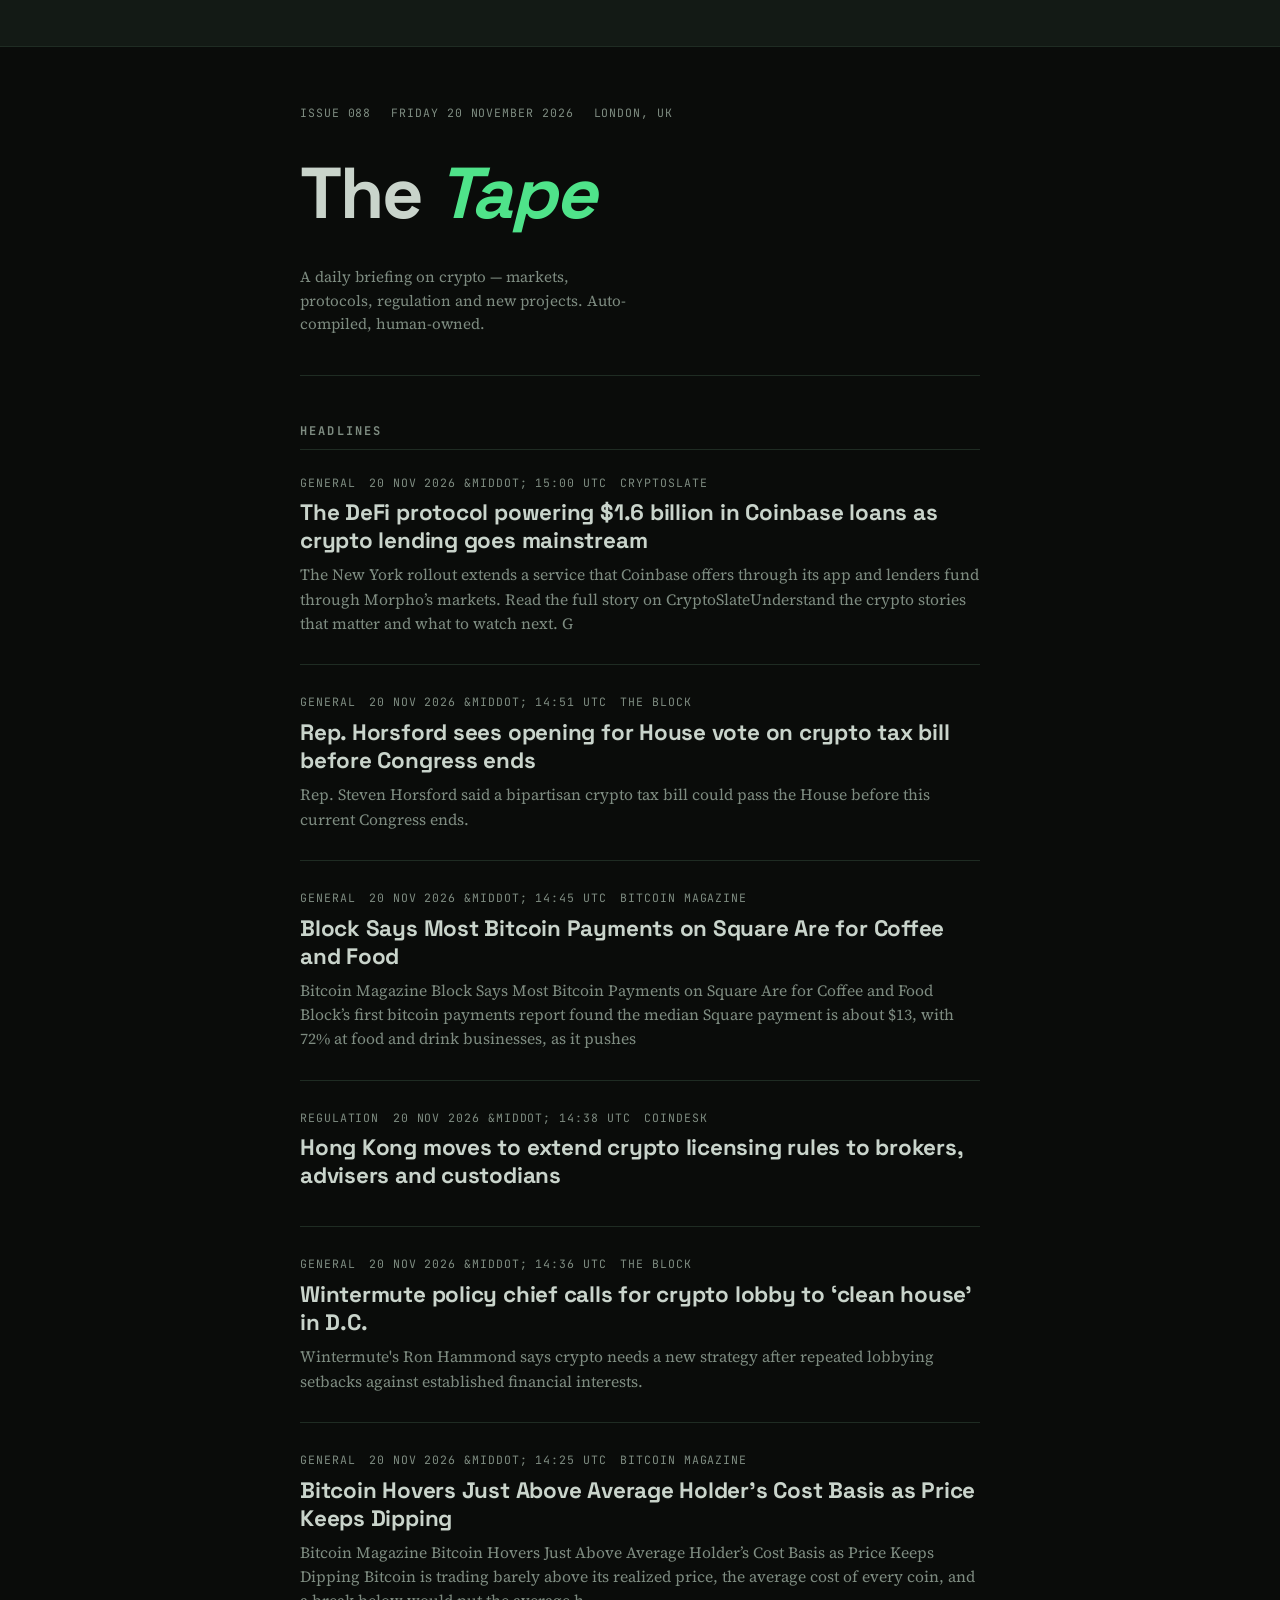
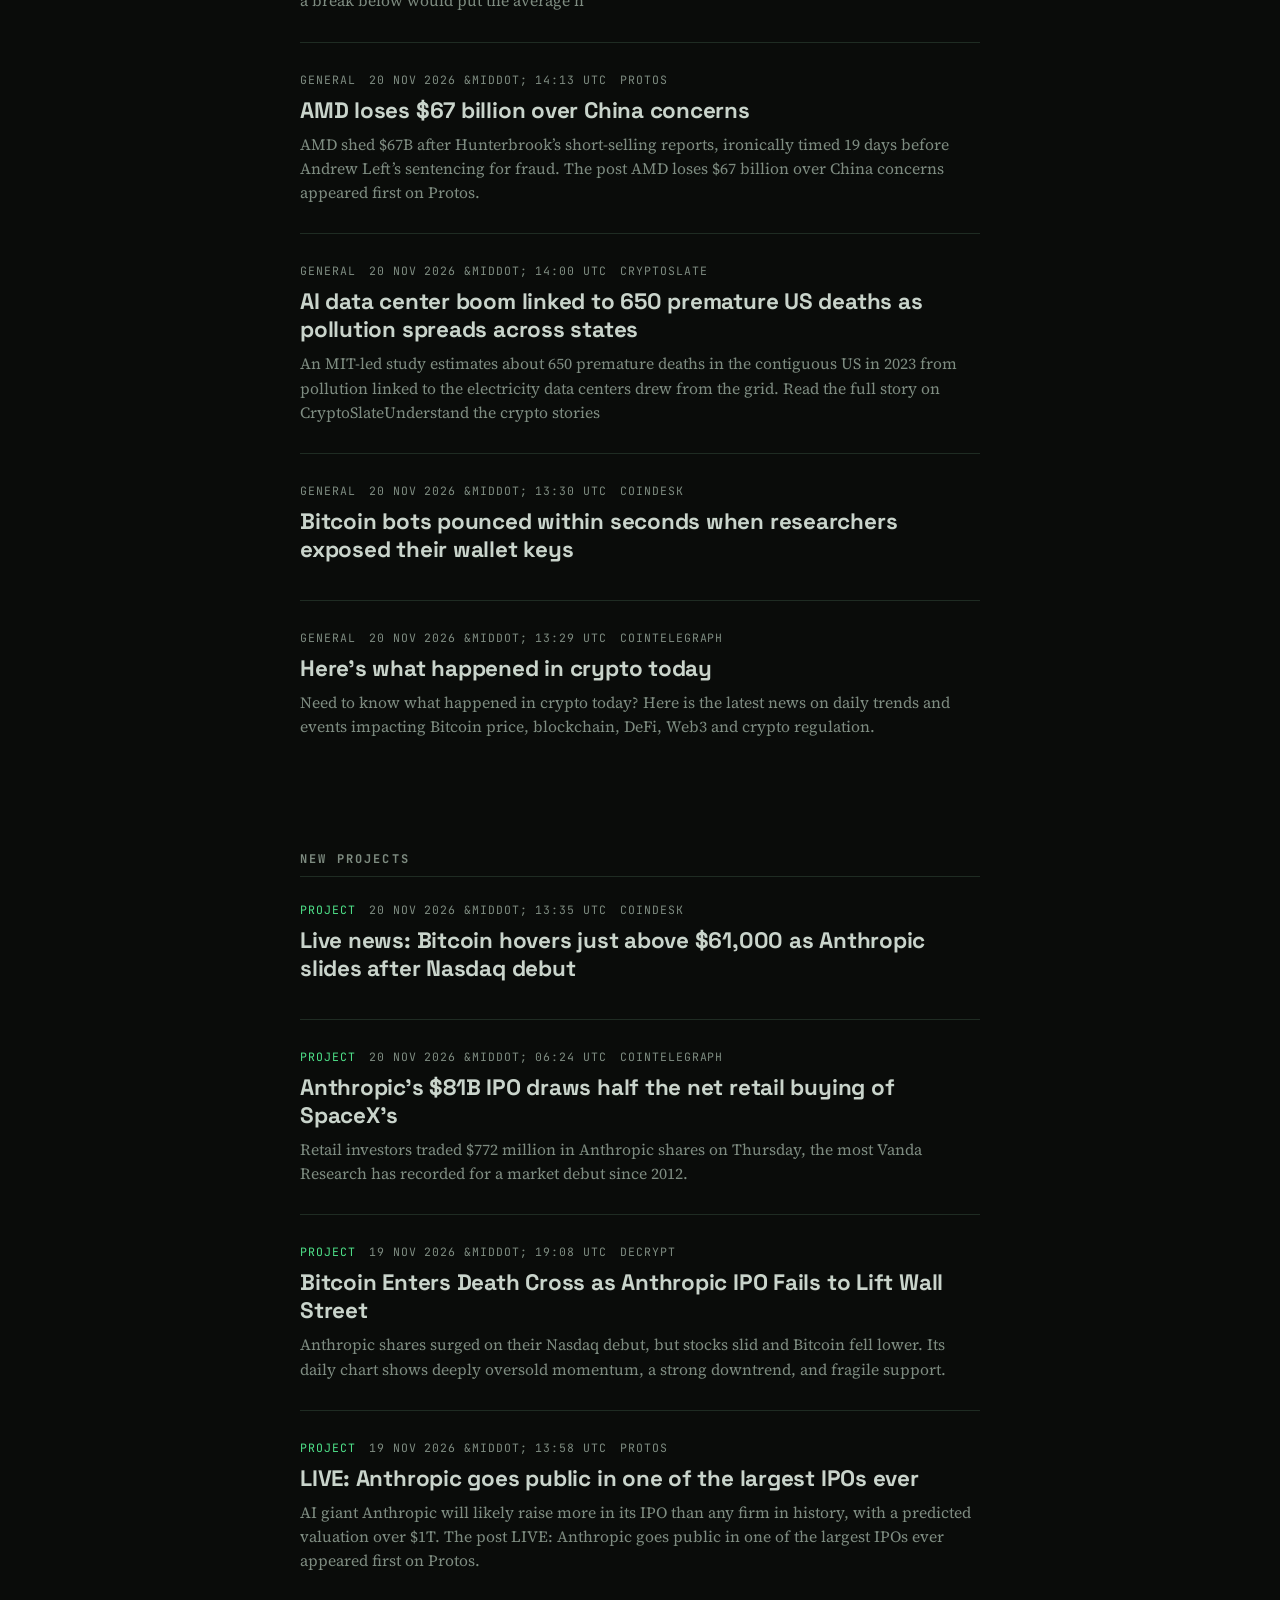
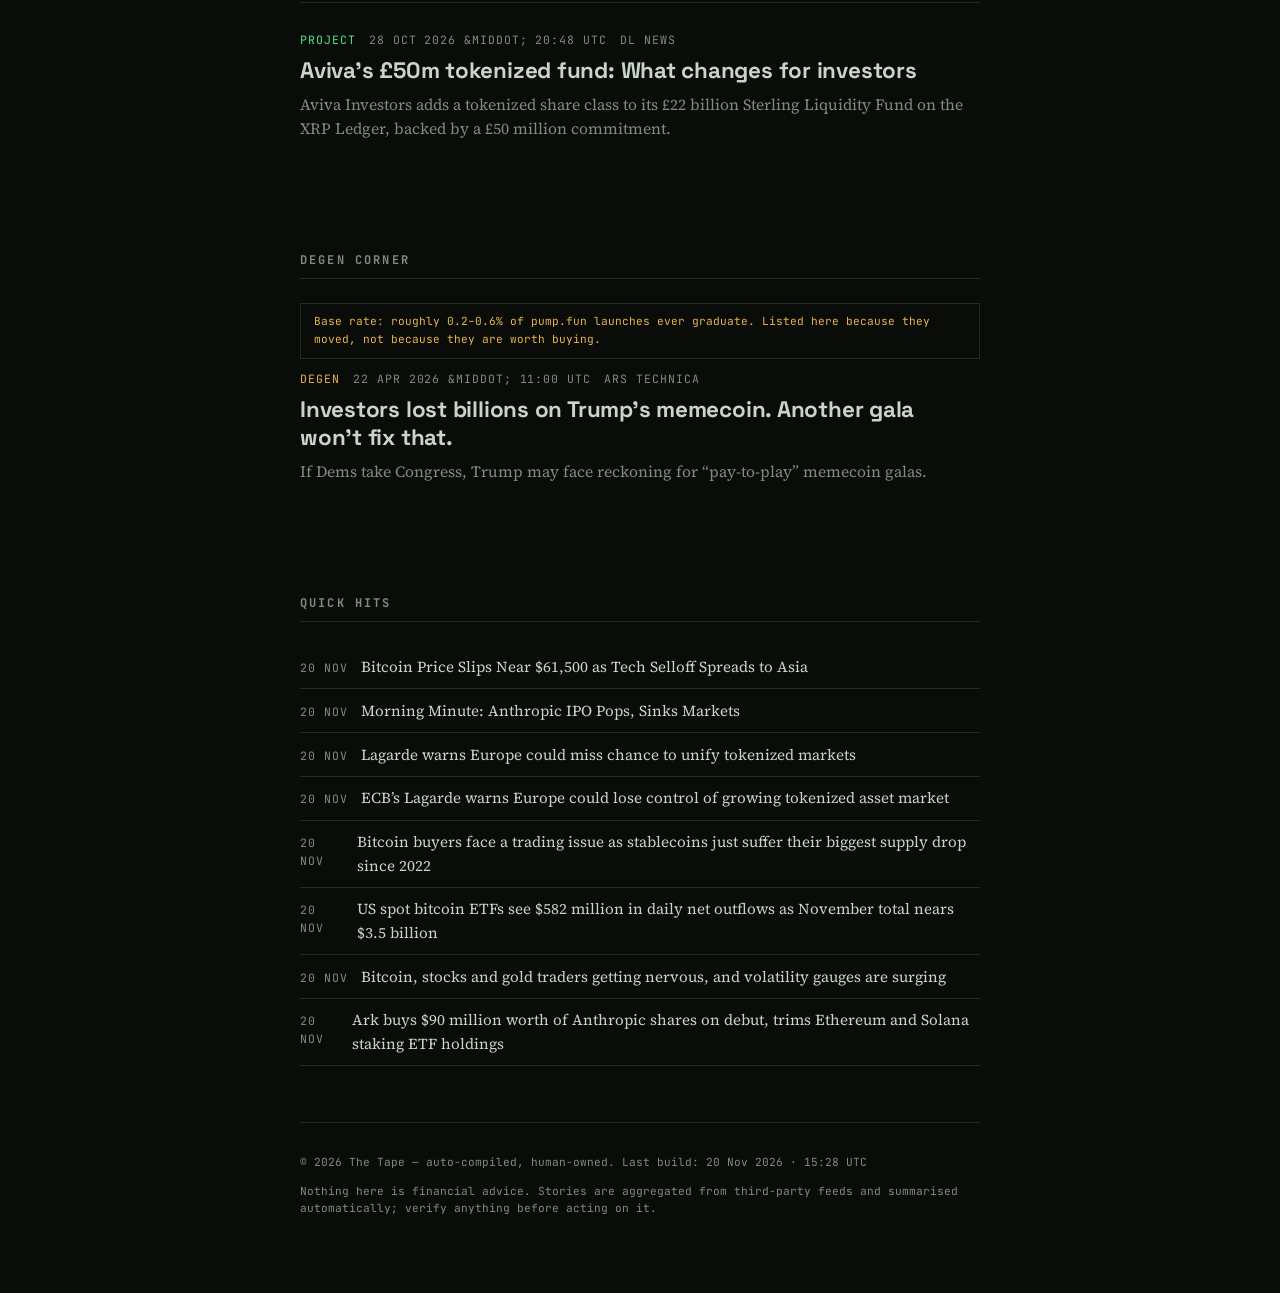
==== commit ec1e8d9c: "Build: 2026-11-20 15:28 UTC" ====
--- a/index.html
+++ b/index.html
@@ -86,14 +86,14 @@
 </head>
 <body>
 
-<div class="ticker-rail"><span class="ticker">Over 7 million Bitcoin could face a quantum security reckoning after new discovery &nbsp;///&nbsp; Binance wins $6.5 billion feezing order against hackers behind crypto&#x27;s largest theft &nbsp;///&nbsp; Ledger Finds Tampered Hardware Wallets in Berlin, Probes Two in Dubai &nbsp;///&nbsp; Anthropic’s crypto futures traded 25% above its $81 billion IPO price as Bitcoin slumped 22% &nbsp;///&nbsp; Strategy has burned 89% of its STRC rescue fund</span></div>
+<div class="ticker-rail"><span class="ticker">The DeFi protocol powering $1.6 billion in Coinbase loans as crypto lending goes mainstream &nbsp;///&nbsp; Rep. Horsford sees opening for House vote on crypto tax bill before Congress ends &nbsp;///&nbsp; Block Says Most Bitcoin Payments on Square Are for Coffee and Food &nbsp;///&nbsp; Hong Kong moves to extend crypto licensing rules to brokers, advisers and custodians &nbsp;///&nbsp; Wintermute policy chief calls for crypto lobby to ‘clean house’ in D.C.</span></div>
 
 <div class="wrap">
 
   <header class="masthead">
     <p class="issue-line">
-      <span class="eyebrow">Issue 087</span>
-      <span class="eyebrow">Thursday 19 November 2026</span>
+      <span class="eyebrow">Issue 088</span>
+      <span class="eyebrow">Friday 20 November 2026</span>
       <span class="eyebrow">London, UK</span>
     </p>
     <h1>The <em>Tape</em></h1>
@@ -111,109 +111,110 @@
       <article class="story">
         <p class="meta">
           <span class="tag tag--general">GENERAL</span>
-          <span class="timestamp">19 NOV 2026 &MIDDOT; 15:20 UTC</span>
+          <span class="timestamp">20 NOV 2026 &MIDDOT; 15:00 UTC</span>
           <span class="source">CryptoSlate</span>
         </p>
-        <h3><a href="https://cryptoslate.com/over-7-million-bitcoin-could-face-a-quantum-security-reckoning-after-new-discovery/">Over 7 million Bitcoin could face a quantum security reckoning after new discovery</a></h3>
-        <p class="standfirst">Nearly three-quarters of the tally came from historical matches, and the spending conditions behind those matches matter for a future quantum migration.
-Read the full story on CryptoSlateUnderstand the crypto stories tha</p>
-      </article>
-
-      <article class="story">
-        <p class="meta">
-          <span class="tag tag--general">GENERAL</span>
-          <span class="timestamp">19 NOV 2026 &MIDDOT; 15:20 UTC</span>
+        <h3><a href="https://cryptoslate.com/the-defi-protocol-powering-1-6-billion-in-coinbase-loans-as-crypto-lending-goes-mainstream/">The DeFi protocol powering $1.6 billion in Coinbase loans as crypto lending goes mainstream</a></h3>
+        <p class="standfirst">The New York rollout extends a service that Coinbase offers through its app and lenders fund through Morpho’s markets.
+Read the full story on CryptoSlateUnderstand the crypto stories that matter and what to watch next. G</p>
+      </article>
+
+      <article class="story">
+        <p class="meta">
+          <span class="tag tag--general">GENERAL</span>
+          <span class="timestamp">20 NOV 2026 &MIDDOT; 14:51 UTC</span>
+          <span class="source">The Block</span>
+        </p>
+        <h3><a href="https://www.theblock.co/news/regulation/2026-11-20-rep-horsford-sees-opening-house-vote-crypto-tax-bill-before-congress-ends-444720">Rep. Horsford sees opening for House vote on crypto tax bill before Congress ends</a></h3>
+        <p class="standfirst">Rep. Steven Horsford said a bipartisan crypto tax bill could pass the House before this current Congress ends.</p>
+      </article>
+
+      <article class="story">
+        <p class="meta">
+          <span class="tag tag--general">GENERAL</span>
+          <span class="timestamp">20 NOV 2026 &MIDDOT; 14:45 UTC</span>
+          <span class="source">Bitcoin Magazine</span>
+        </p>
+        <h3><a href="https://bitcoinmagazine.com/news/block-square-bitcoin-payments-report">Block Says Most Bitcoin Payments on Square Are for Coffee and Food</a></h3>
+        <p class="standfirst">Bitcoin Magazine
+
+Block Says Most Bitcoin Payments on Square Are for Coffee and Food
+Block’s first bitcoin payments report found the median Square payment is about $13, with 72% at food and drink businesses, as it pushes</p>
+      </article>
+
+      <article class="story">
+        <p class="meta">
+          <span class="tag tag--regulation">REGULATION</span>
+          <span class="timestamp">20 NOV 2026 &MIDDOT; 14:38 UTC</span>
           <span class="source">CoinDesk</span>
         </p>
-        <h3><a href="https://www.coindesk.com/business/2026/11/19/binance-wins-usd6-5-billion-feezing-order-against-hackers-behind-crypto-s-largest-theft">Binance wins $6.5 billion feezing order against hackers behind crypto&#x27;s largest theft</a></h3>
+        <h3><a href="https://www.coindesk.com/policy/2026/11/20/hong-kong-moves-to-extend-crypto-licensing-rules-to-brokers-advisers-and-custodians">Hong Kong moves to extend crypto licensing rules to brokers, advisers and custodians</a></h3>
         <p class="standfirst"></p>
       </article>
 
       <article class="story">
         <p class="meta">
           <span class="tag tag--general">GENERAL</span>
-          <span class="timestamp">19 NOV 2026 &MIDDOT; 15:20 UTC</span>
+          <span class="timestamp">20 NOV 2026 &MIDDOT; 14:36 UTC</span>
+          <span class="source">The Block</span>
+        </p>
+        <h3><a href="https://www.theblock.co/news/regulation/2026-11-20-wintermute-policy-chief-calls-for-crypto-lobby-clean-house-d-c-444721">Wintermute policy chief calls for crypto lobby to ‘clean house’ in D.C.</a></h3>
+        <p class="standfirst">Wintermute&#x27;s Ron Hammond says crypto needs a new strategy after repeated lobbying setbacks against established financial interests.</p>
+      </article>
+
+      <article class="story">
+        <p class="meta">
+          <span class="tag tag--general">GENERAL</span>
+          <span class="timestamp">20 NOV 2026 &MIDDOT; 14:25 UTC</span>
           <span class="source">Bitcoin Magazine</span>
         </p>
-        <h3><a href="https://bitcoinmagazine.com/news/ledger-tampered-wallets-berlin-dubai">Ledger Finds Tampered Hardware Wallets in Berlin, Probes Two in Dubai</a></h3>
+        <h3><a href="https://bitcoinmagazine.com/markets/bitcoin-hovers-above-realized-price">Bitcoin Hovers Just Above Average Holder’s Cost Basis as Price Keeps Dipping</a></h3>
         <p class="standfirst">Bitcoin Magazine
 
-Ledger Finds Tampered Hardware Wallets in Berlin, Probes Two in Dubai
-Ledger confirmed tampered hardware wallets in Berlin and is investigating two more in Dubai, widening a probe into spy implants that</p>
-      </article>
-
-      <article class="story">
-        <p class="meta">
-          <span class="tag tag--market">MARKET</span>
-          <span class="timestamp">19 NOV 2026 &MIDDOT; 14:45 UTC</span>
+Bitcoin Hovers Just Above Average Holder’s Cost Basis as Price Keeps Dipping
+Bitcoin is trading barely above its realized price, the average cost of every coin, and a break below would put the average h</p>
+      </article>
+
+      <article class="story">
+        <p class="meta">
+          <span class="tag tag--general">GENERAL</span>
+          <span class="timestamp">20 NOV 2026 &MIDDOT; 14:13 UTC</span>
+          <span class="source">Protos</span>
+        </p>
+        <h3><a href="https://protos.com/amd-loses-67-billion-over-china-concerns/">AMD loses $67 billion over China concerns</a></h3>
+        <p class="standfirst">AMD shed $67B after Hunterbrook’s short-selling reports, ironically timed 19 days before Andrew Left’s sentencing for fraud.
+The post AMD loses $67 billion over China concerns appeared first on Protos.</p>
+      </article>
+
+      <article class="story">
+        <p class="meta">
+          <span class="tag tag--general">GENERAL</span>
+          <span class="timestamp">20 NOV 2026 &MIDDOT; 14:00 UTC</span>
           <span class="source">CryptoSlate</span>
         </p>
-        <h3><a href="https://cryptoslate.com/bitcoins-22-slump-fails-to-dampen-crypto-traders-bullish-bets-on-anthropics-81-billion-ipo/">Anthropic’s crypto futures traded 25% above its $81 billion IPO price as Bitcoin slumped 22%</a></h3>
-        <p class="standfirst">Crypto futures tied to Anthropic traded about 25% above the company’s IPO price on Thursday. The bets swelled during a Bitcoin selloff, but research from Block Scholes points to a broader retreat from risk rather than cl</p>
-      </article>
-
-      <article class="story">
-        <p class="meta">
-          <span class="tag tag--general">GENERAL</span>
-          <span class="timestamp">19 NOV 2026 &MIDDOT; 14:41 UTC</span>
-          <span class="source">Protos</span>
-        </p>
-        <h3><a href="https://protos.com/strategy-has-burned-89-of-its-strc-rescue-fund/">Strategy has burned 89% of its STRC rescue fund</a></h3>
-        <p class="standfirst">Strategy has spent 89% of its $3B STRC buyback fund, but the preferred stock still closed Wednesday at $96.11, well below $100.
-The post Strategy has burned 89% of its STRC rescue fund appeared first on Protos.</p>
-      </article>
-
-      <article class="story">
-        <p class="meta">
-          <span class="tag tag--general">GENERAL</span>
-          <span class="timestamp">19 NOV 2026 &MIDDOT; 14:20 UTC</span>
-          <span class="source">Bitcoin Magazine</span>
-        </p>
-        <h3><a href="https://bitcoinmagazine.com/news/russia-retail-bitcoin-margin-trading">Russia’s Central Bank to Let Retail Investors Trade Bitcoin on Margin</a></h3>
-        <p class="standfirst">Bitcoin Magazine
-
-Russia’s Central Bank to Let Retail Investors Trade Bitcoin on Margin
-A Bank of Russia official said retail investors will be able to trade crypto on margin up to 300,000 rubles, with the first crypto f</p>
-      </article>
-
-      <article class="story">
-        <p class="meta">
-          <span class="tag tag--general">GENERAL</span>
-          <span class="timestamp">19 NOV 2026 &MIDDOT; 14:01 UTC</span>
-          <span class="source">Decrypt</span>
-        </p>
-        <h3><a href="https://decrypt.co/383589/gen-z-embraces-crypto-most-americans-side-quest">Gen Z Embraces Crypto While Most Americans Call It a &#x27;Side Quest&#x27;</a></h3>
-        <p class="standfirst">A SoFi and YouGov survey found that 21% of Gen Z adults own crypto, more than hold employer retirement plans, even as only 13% of all Americans own it and most remain skeptical.</p>
-      </article>
-
-      <article class="story">
-        <p class="meta">
-          <span class="tag tag--protocol">PROTOCOL</span>
-          <span class="timestamp">19 NOV 2026 &MIDDOT; 14:00 UTC</span>
-          <span class="source">The Block</span>
-        </p>
-        <h3><a href="https://www.theblock.co/news/defi/2026-11-19-bitcoin-finance-protocol-hashi-goes-live-on-sui-mainnet-443608">Bitcoin finance protocol Hashi goes live on Sui mainnet</a></h3>
-        <p class="standfirst">Hashi is processing bitcoin deposits on Sui mainnet, with hBTC used for Fluid loans and HoneyB vaults on Upshift.</p>
-      </article>
-
-      <article class="story">
-        <p class="meta">
-          <span class="tag tag--general">GENERAL</span>
-          <span class="timestamp">19 NOV 2026 &MIDDOT; 13:48 UTC</span>
+        <h3><a href="https://cryptoslate.com/ai-data-center-boom-linked-to-650-premature-us-deaths-as-pollution-spreads-across-states/">AI data center boom linked to 650 premature US deaths as pollution spreads across states</a></h3>
+        <p class="standfirst">An MIT-led study estimates about 650 premature deaths in the contiguous US in 2023 from pollution linked to the electricity data centers drew from the grid.
+Read the full story on CryptoSlateUnderstand the crypto stories</p>
+      </article>
+
+      <article class="story">
+        <p class="meta">
+          <span class="tag tag--general">GENERAL</span>
+          <span class="timestamp">20 NOV 2026 &MIDDOT; 13:30 UTC</span>
+          <span class="source">CoinDesk</span>
+        </p>
+        <h3><a href="https://www.coindesk.com/tech/2026/11/20/bitcoin-bots-pounced-within-seconds-when-researchers-exposed-their-keys">Bitcoin bots pounced within seconds when researchers exposed their wallet keys</a></h3>
+        <p class="standfirst"></p>
+      </article>
+
+      <article class="story">
+        <p class="meta">
+          <span class="tag tag--general">GENERAL</span>
+          <span class="timestamp">20 NOV 2026 &MIDDOT; 13:29 UTC</span>
           <span class="source">Cointelegraph</span>
         </p>
         <h3><a href="https://cointelegraph.com/news/what-happened-in-crypto-today?utm_source=rss_feed&amp;utm_medium=rss&amp;utm_campaign=rss_partner_inbound">Here’s what happened in crypto today</a></h3>
         <p class="standfirst">Need to know what happened in crypto today? Here is the latest news on daily trends and events impacting Bitcoin price, blockchain, DeFi, Web3 and crypto regulation.</p>
-      </article>
-
-      <article class="story">
-        <p class="meta">
-          <span class="tag tag--general">GENERAL</span>
-          <span class="timestamp">19 NOV 2026 &MIDDOT; 13:47 UTC</span>
-          <span class="source">Decrypt</span>
-        </p>
-        <h3><a href="https://decrypt.co/383613/quantum-upgrade-could-be-particularly-challenging-for-blockchains-iosco">Quantum Upgrade Could Be &#x27;Particularly Challenging&#x27; for Blockchains: IOSCO</a></h3>
-        <p class="standfirst">The global securities watchdog said markets shouldn&#x27;t wait for quantum computers to arrive, flagging bulkier signatures and harder upgrades.</p>
       </article>
     </section>
   
@@ -224,14 +225,31 @@
       <article class="story">
         <p class="meta">
           <span class="tag tag--project">PROJECT</span>
-          <span class="timestamp">19 NOV 2026 &MIDDOT; 14:45 UTC</span>
-          <span class="source">Bitcoin Magazine</span>
-        </p>
-        <h3><a href="https://bitcoinmagazine.com/news/coinbase-us-spot-margin-10x">Coinbase Launches U.S. Spot Margin Trading With Up to 10x Leverage</a></h3>
-        <p class="standfirst">Bitcoin Magazine
-
-Coinbase Launches U.S. Spot Margin Trading With Up to 10x Leverage
-Coinbase opened crypto spot margin trading in the U.S. with up to 10x leverage, but only for eligible contract participants with more t</p>
+          <span class="timestamp">20 NOV 2026 &MIDDOT; 13:35 UTC</span>
+          <span class="source">CoinDesk</span>
+        </p>
+        <h3><a href="https://www.coindesk.com/tech/2026/11/20/live-news-bitcoin-hovers-just-above-usd61-000-as-anthropic-slides-13-after-nasdaq-debut">Live news: Bitcoin hovers just above $61,000 as Anthropic slides after Nasdaq debut</a></h3>
+        <p class="standfirst"></p>
+      </article>
+
+      <article class="story">
+        <p class="meta">
+          <span class="tag tag--project">PROJECT</span>
+          <span class="timestamp">20 NOV 2026 &MIDDOT; 06:24 UTC</span>
+          <span class="source">Cointelegraph</span>
+        </p>
+        <h3><a href="https://cointelegraph.com/markets/anthropic-ipo-spacex-retail-buying-first-day-gains?utm_source=rss_feed&amp;utm_medium=rss&amp;utm_campaign=rss_partner_inbound">Anthropic’s $81B IPO draws half the net retail buying of SpaceX’s</a></h3>
+        <p class="standfirst">Retail investors traded $772 million in Anthropic shares on Thursday, the most Vanda Research has recorded for a market debut since 2012.</p>
+      </article>
+
+      <article class="story">
+        <p class="meta">
+          <span class="tag tag--project">PROJECT</span>
+          <span class="timestamp">19 NOV 2026 &MIDDOT; 19:08 UTC</span>
+          <span class="source">Decrypt</span>
+        </p>
+        <h3><a href="https://decrypt.co/383655/bitcoin-enters-death-cross-anthropic-ipo">Bitcoin Enters Death Cross as Anthropic IPO Fails to Lift Wall Street</a></h3>
+        <p class="standfirst">Anthropic shares surged on their Nasdaq debut, but stocks slid and Bitcoin fell lower. Its daily chart shows deeply oversold momentum, a strong downtrend, and fragile support.</p>
       </article>
 
       <article class="story">
@@ -248,31 +266,11 @@
       <article class="story">
         <p class="meta">
           <span class="tag tag--project">PROJECT</span>
-          <span class="timestamp">19 NOV 2026 &MIDDOT; 13:30 UTC</span>
-          <span class="source">Cointelegraph</span>
-        </p>
-        <h3><a href="https://cointelegraph.com/magazine/ethereums-new-defi-security-tool-raises-questions-over-censorship?utm_source=rss_feed&amp;utm_medium=rss&amp;utm_campaign=rss_partner_inbound">Ethereum’s new DeFi security tool raises questions over censorship</a></h3>
-        <p class="standfirst">Phylax’s system lets decentralized protocols block potentially harmful transactions, but raises questions about potential censorship and Ethereum’s concentrated builder market.</p>
-      </article>
-
-      <article class="story">
-        <p class="meta">
-          <span class="tag tag--project">PROJECT</span>
-          <span class="timestamp">19 NOV 2026 &MIDDOT; 13:05 UTC</span>
-          <span class="source">Decrypt</span>
-        </p>
-        <h3><a href="https://decrypt.co/383609/morning-minute-googles-newest-ai-model-tops-benchmarks-ahead-of-anthropic-ipo">Morning Minute: Google’s Newest AI Model Tops Benchmarks Ahead of Anthropic IPO</a></h3>
-        <p class="standfirst">Anthropic bulls seem to be shrugging off the news, as ANT pops 25% over IPO price on Hyperliquid pre-debut.</p>
-      </article>
-
-      <article class="story">
-        <p class="meta">
-          <span class="tag tag--project">PROJECT</span>
-          <span class="timestamp">19 NOV 2026 &MIDDOT; 11:55 UTC</span>
-          <span class="source">The Block</span>
-        </p>
-        <h3><a href="https://www.theblock.co/news/regulation/2026-11-19-us-launches-cybercrime-center-with-trm-labs-to-help-trace-crypto-tied-to-scams-443599">US launches cybercrime center with TRM Labs to help trace crypto tied to scams</a></h3>
-        <p class="standfirst">The Threat Disruption Center will help investigators trace victims’ funds and identify crypto wallets used by scammers.</p>
+          <span class="timestamp">28 OCT 2026 &MIDDOT; 20:48 UTC</span>
+          <span class="source">DL News</span>
+        </p>
+        <h3><a href="https://www.dlnews.com/articles/markets/aviva-tokenized-liquidity-fund-explained/">Aviva’s £50m tokenized fund: What changes for investors</a></h3>
+        <p class="standfirst">Aviva Investors adds a tokenized share class to its £22 billion Sterling Liquidity Fund on the XRP Ledger, backed by a £50 million commitment.</p>
       </article>
     </section>
   
@@ -283,16 +281,6 @@
       <article class="story">
         <p class="meta">
           <span class="tag tag--degen">DEGEN</span>
-          <span class="timestamp">18 NOV 2026 &MIDDOT; 17:32 UTC</span>
-          <span class="source">Decrypt</span>
-        </p>
-        <h3><a href="https://decrypt.co/383536/lucky-trader-banks-66000-profit-on-gta-6-meme-coin-ticker-confusion">Lucky Trader Banks 66,000% Profit on GTA 6 Meme Coin Ticker Confusion</a></h3>
-        <p class="standfirst">The trader turned $300 into over $200,000 as early footage of GTA 6 sent degens flocking between different token tickers.</p>
-      </article>
-
-      <article class="story">
-        <p class="meta">
-          <span class="tag tag--degen">DEGEN</span>
           <span class="timestamp">22 APR 2026 &MIDDOT; 11:00 UTC</span>
           <span class="source">Ars Technica</span>
         </p>
@@ -304,19 +292,19 @@
     <section class="section">
       <h2 class="section-head">Quick hits</h2>
       <ul class="quick-hits">
-        <li><span class="timestamp">19 NOV</span><a href="https://cryptoslate.com/anthropic-hits-1-5-trillion-valuation-in-record-ipo-as-ecb-warns-ai-funding-could-dry-up/">Anthropic hits $1.5 trillion valuation in record IPO as ECB warns AI funding could dry up</a></li>
-        <li><span class="timestamp">19 NOV</span><a href="https://bitcoinmagazine.com/markets/bitcoin-price-rebounds-64000-anthropic">Bitcoin Price Rebounds Near $64,000 as Anthropic IPO Lifts Tech Stocks</a></li>
-        <li><span class="timestamp">19 NOV</span><a href="https://cryptoslate.com/bitcoin-flashes-a-signal-seen-at-four-previous-market-bottoms-as-62000-comes-under-pressure/">Bitcoin flashes a signal seen at four previous market bottoms as $62,000 comes under pressure</a></li>
-        <li><span class="timestamp">19 NOV</span><a href="https://www.coindesk.com/markets/2026/11/19/crypto-traders-vs-wall-street-okx-s-anthropic-markets-put-ipo-pricing-to-the-test">Crypto traders vs. Wall Street: OKX’s Anthropic markets put IPO pricing to the test</a></li>
-        <li><span class="timestamp">19 NOV</span><a href="https://decrypt.co/383608/binance-wins-6-5b-freezing-order-over-hack-that-can-be-served-via-the-blockchain">Binance Wins $6.5B Freezing Order Over Hack That Can Be Served via the Blockchain</a></li>
-        <li><span class="timestamp">19 NOV</span><a href="https://cointelegraph.com/news/hyperliquid-hong-kong-regulators-alert-list?utm_source=rss_feed&amp;utm_medium=rss&amp;utm_campaign=rss_partner_inbound">Hong Kong adds Hyperliquid to list of ‘suspicious’ crypto platforms</a></li>
-        <li><span class="timestamp">19 NOV</span><a href="https://www.coindesk.com/markets/2026/11/19/trump-media-wants-to-clear-usd884-million-of-debt-without-selling-its-bitcoin">Trump Media wants to clear $884 million of debt without selling its bitcoin</a></li>
-        <li><span class="timestamp">19 NOV</span><a href="https://cointelegraph.com/news/gta-vi-launch-tokenized-ttwo-trade-triple-nvidia?utm_source=rss_feed&amp;utm_medium=rss&amp;utm_campaign=rss_partner_inbound">GTA VI publisher racks up nearly 3x Nvidia’s tokenized stock volume</a></li>
+        <li><span class="timestamp">20 NOV</span><a href="https://bitcoinmagazine.com/markets/bitcoin-price-slips-61500-asia">Bitcoin Price Slips Near $61,500 as Tech Selloff Spreads to Asia</a></li>
+        <li><span class="timestamp">20 NOV</span><a href="https://decrypt.co/383691/morning-minute-anthropic-ipo-pops-sinks-markets">Morning Minute: Anthropic IPO Pops, Sinks Markets</a></li>
+        <li><span class="timestamp">20 NOV</span><a href="https://cointelegraph.com/news/lagarde-europe-limited-window-tokenization-rules?utm_source=rss_feed&amp;utm_medium=rss&amp;utm_campaign=rss_partner_inbound">Lagarde warns Europe could miss chance to unify tokenized markets</a></li>
+        <li><span class="timestamp">20 NOV</span><a href="https://www.coindesk.com/policy/2026/11/20/ecb-s-largarde-warns-europe-could-lose-control-of-growing-tokenized-asset-market">ECB’s Lagarde warns Europe could lose control of growing tokenized asset market</a></li>
+        <li><span class="timestamp">20 NOV</span><a href="https://cryptoslate.com/bitcoin-buyers-face-a-trading-issue-as-stablecoins-just-suffer-their-biggest-supply-drop-since-2022/">Bitcoin buyers face a trading issue as stablecoins just suffer their biggest supply drop since 2022</a></li>
+        <li><span class="timestamp">20 NOV</span><a href="https://www.theblock.co/news/markets/2026-11-20-us-spot-bitcoin-etfs-see-582-million-in-daily-net-outflows-as-november-total-nears-3-5-billion-444217">US spot bitcoin ETFs see $582 million in daily net outflows as November total nears $3.5 billion</a></li>
+        <li><span class="timestamp">20 NOV</span><a href="https://www.coindesk.com/daybook-us/2026/11/20/bitcoin-stocks-and-gold-traders-getting-nervous-and-volatility-gauges-are-surging">Bitcoin, stocks and gold traders getting nervous, and volatility gauges are surging</a></li>
+        <li><span class="timestamp">20 NOV</span><a href="https://www.theblock.co/news/markets/2026-11-20-ark-buys-90-million-worth-of-anthropic-shares-on-debut-trims-ethereum-and-solana-staking-etf-holdings-444226">Ark buys $90 million worth of Anthropic shares on debut, trims Ethereum and Solana staking ETF holdings</a></li>
       </ul>
     </section>
 
   <footer class="colophon">
-    <p>&copy; 2026 The Tape — auto-compiled, human-owned. Last build: 19 Nov 2026 &middot; 15:45 UTC</p>
+    <p>&copy; 2026 The Tape — auto-compiled, human-owned. Last build: 20 Nov 2026 &middot; 15:28 UTC</p>
     <p>Nothing here is financial advice. Stories are aggregated from third-party
        feeds and summarised automatically; verify anything before acting on it.</p>
   </footer>
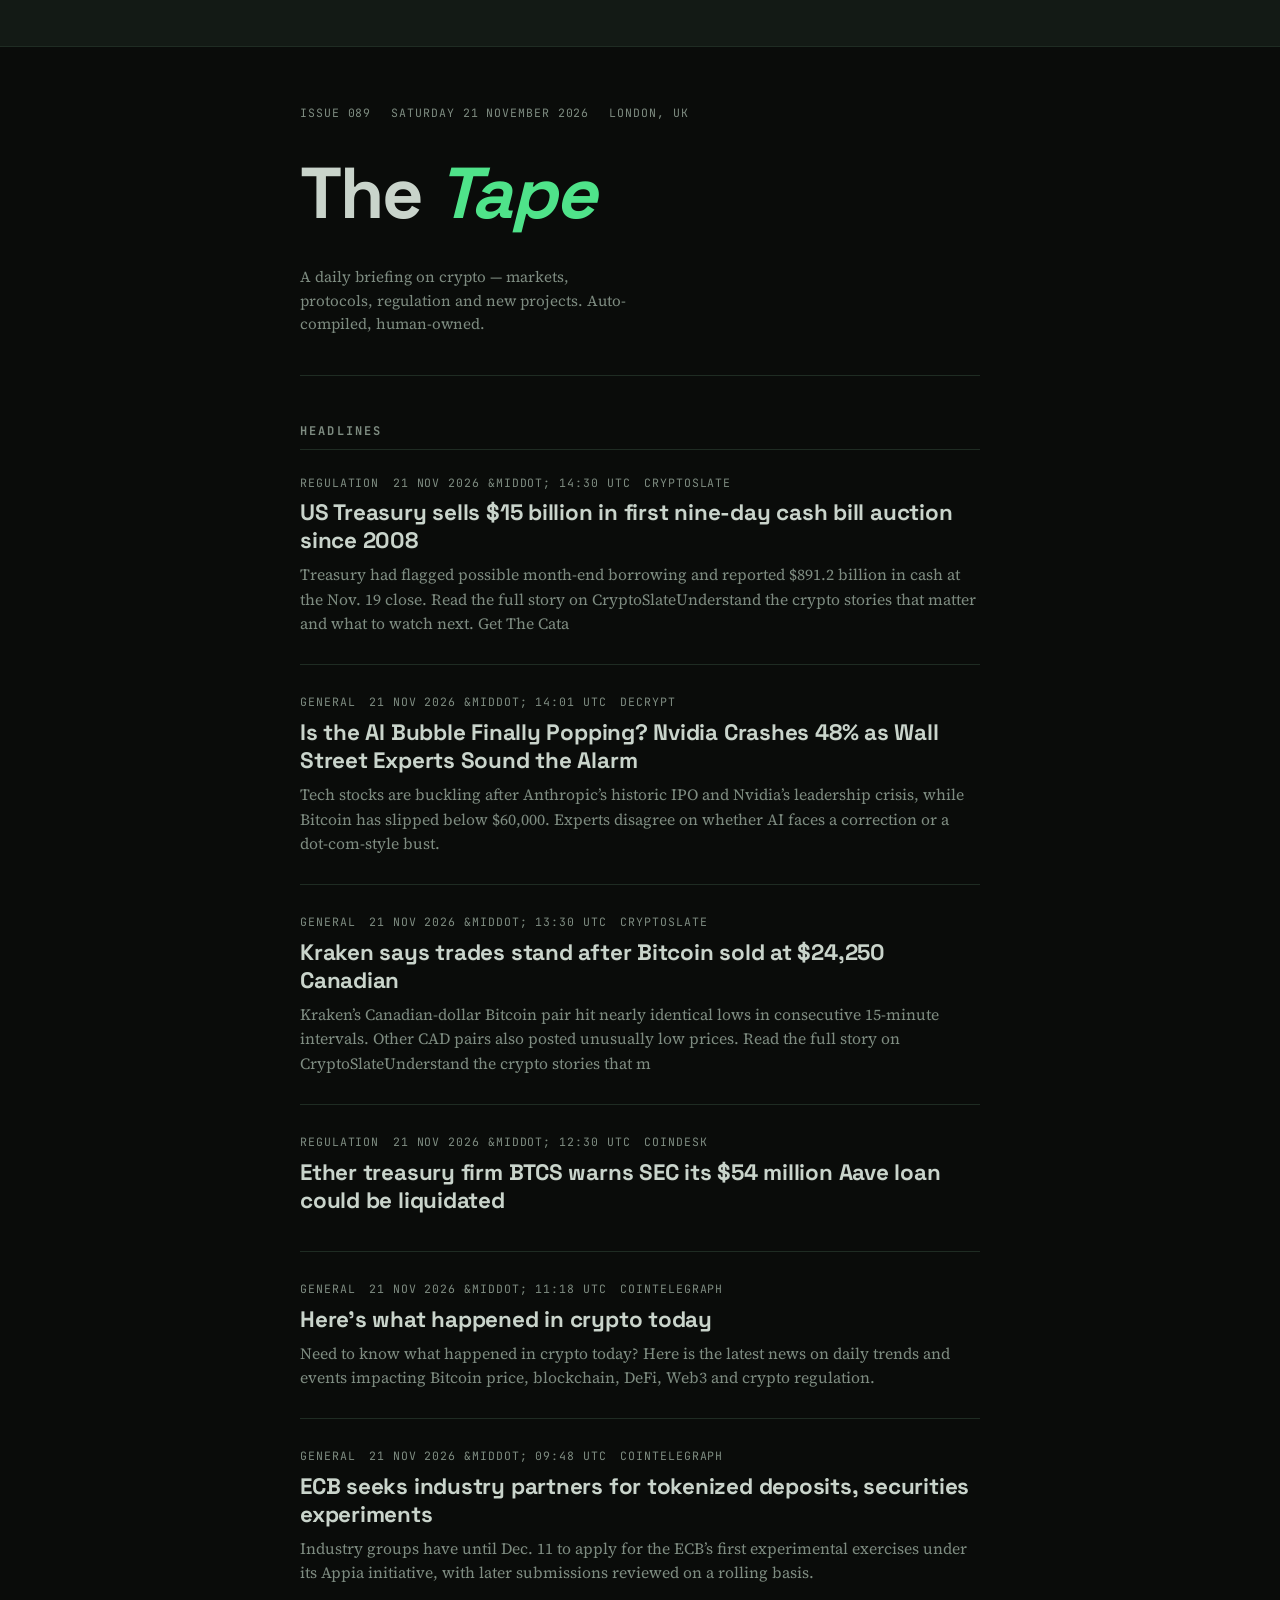
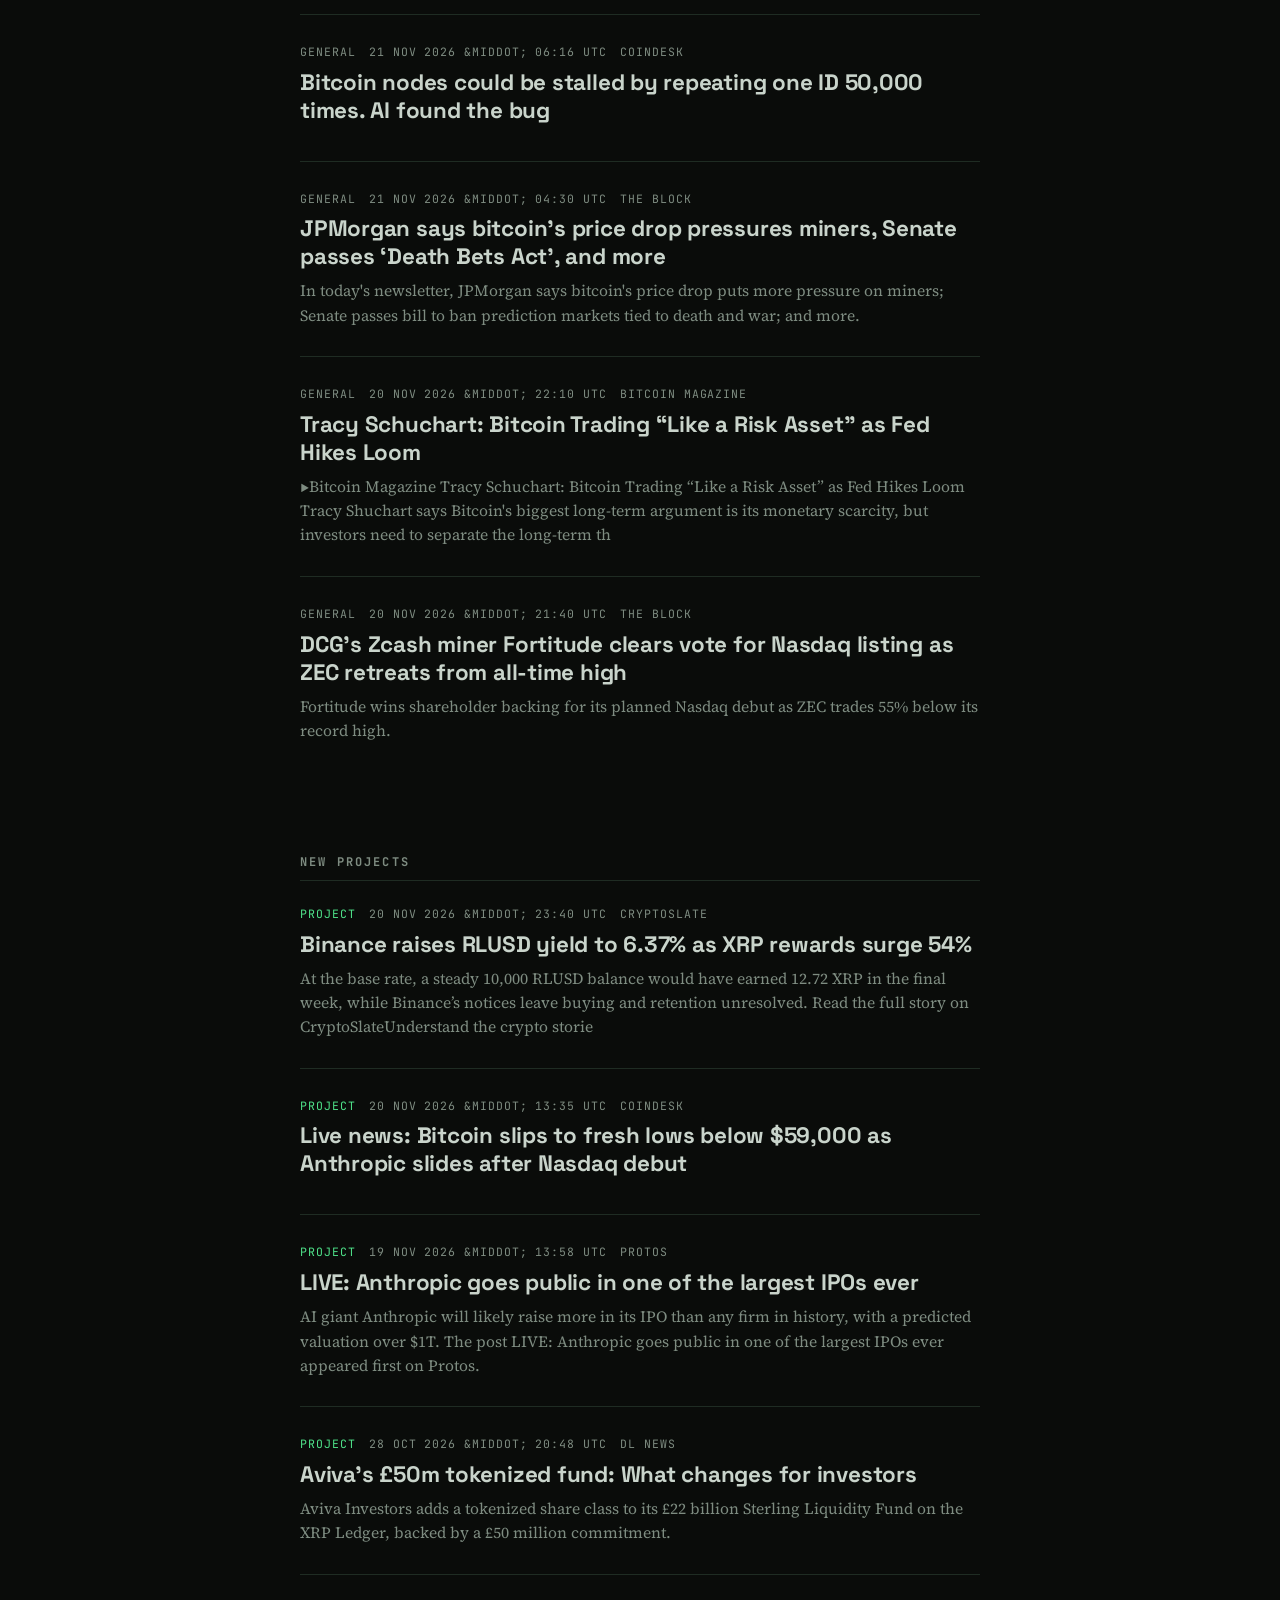
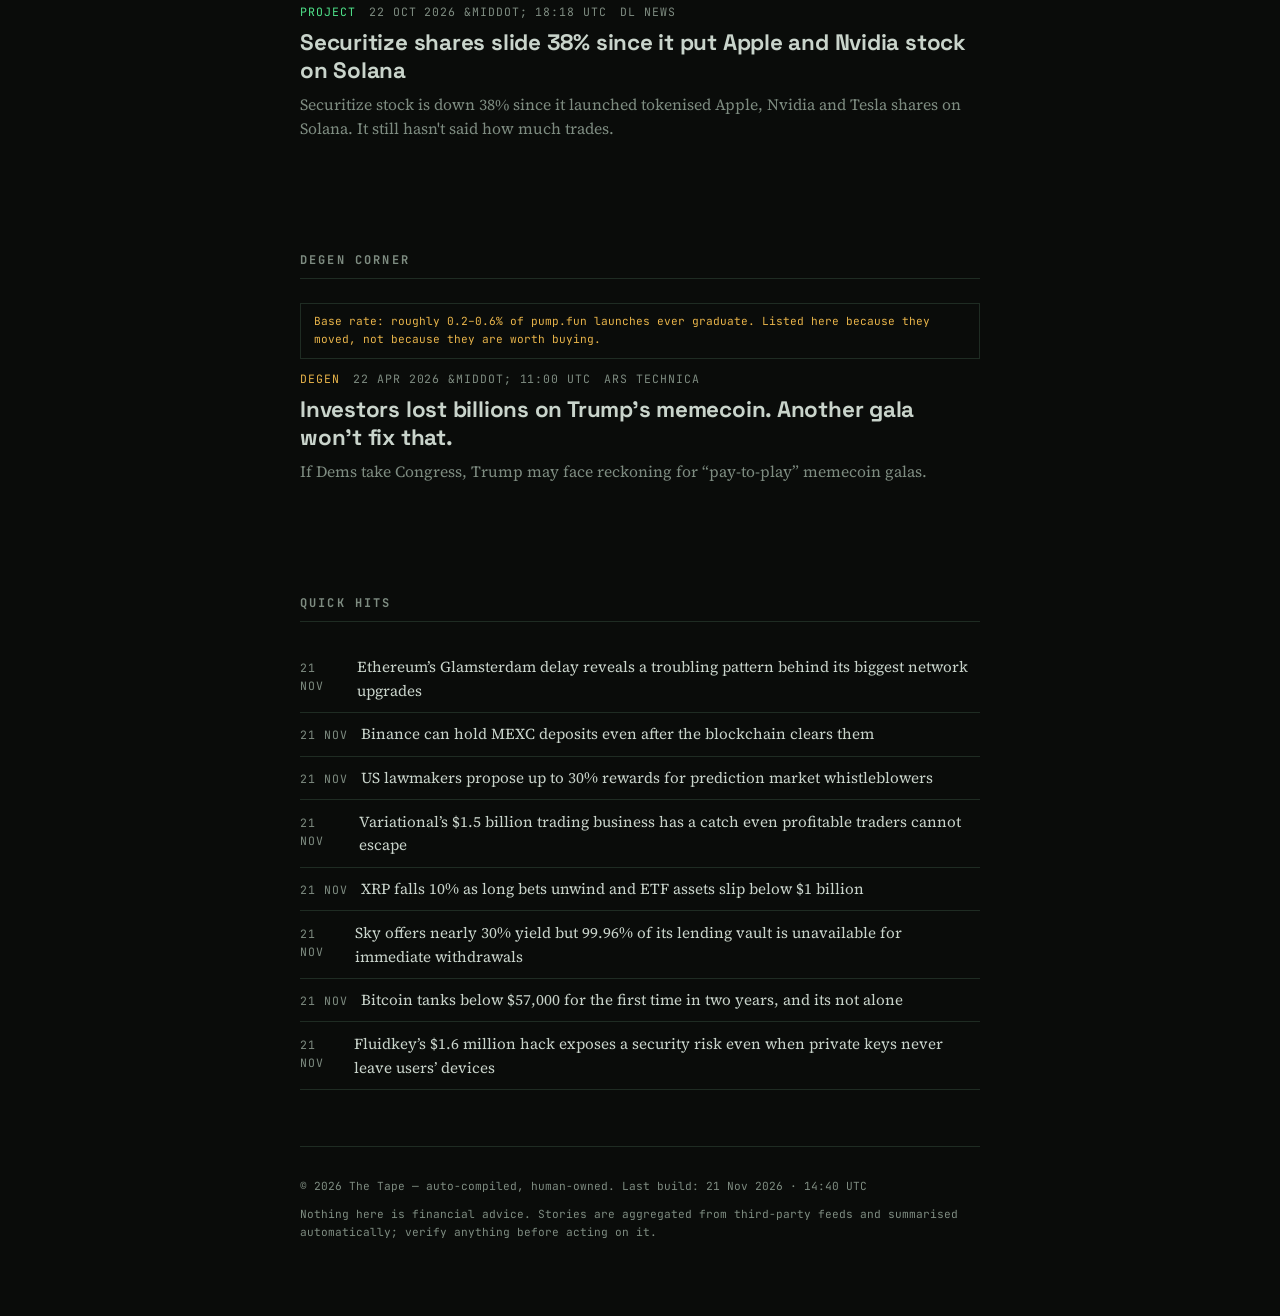
==== commit 85ef7a70: "Build: 2026-11-21 14:40 UTC" ====
--- a/index.html
+++ b/index.html
@@ -86,14 +86,14 @@
 </head>
 <body>
 
-<div class="ticker-rail"><span class="ticker">The DeFi protocol powering $1.6 billion in Coinbase loans as crypto lending goes mainstream &nbsp;///&nbsp; Rep. Horsford sees opening for House vote on crypto tax bill before Congress ends &nbsp;///&nbsp; Block Says Most Bitcoin Payments on Square Are for Coffee and Food &nbsp;///&nbsp; Hong Kong moves to extend crypto licensing rules to brokers, advisers and custodians &nbsp;///&nbsp; Wintermute policy chief calls for crypto lobby to ‘clean house’ in D.C.</span></div>
+<div class="ticker-rail"><span class="ticker">US Treasury sells $15 billion in first nine-day cash bill auction since 2008 &nbsp;///&nbsp; Is the AI Bubble Finally Popping? Nvidia Crashes 48% as Wall Street Experts Sound the Alarm &nbsp;///&nbsp; Kraken says trades stand after Bitcoin sold at $24,250 Canadian &nbsp;///&nbsp; Ether treasury firm BTCS warns SEC its $54 million Aave loan could be liquidated &nbsp;///&nbsp; Here’s what happened in crypto today</span></div>
 
 <div class="wrap">
 
   <header class="masthead">
     <p class="issue-line">
-      <span class="eyebrow">Issue 088</span>
-      <span class="eyebrow">Friday 20 November 2026</span>
+      <span class="eyebrow">Issue 089</span>
+      <span class="eyebrow">Saturday 21 November 2026</span>
       <span class="eyebrow">London, UK</span>
     </p>
     <h1>The <em>Tape</em></h1>
@@ -110,111 +110,107 @@
       
       <article class="story">
         <p class="meta">
-          <span class="tag tag--general">GENERAL</span>
-          <span class="timestamp">20 NOV 2026 &MIDDOT; 15:00 UTC</span>
+          <span class="tag tag--regulation">REGULATION</span>
+          <span class="timestamp">21 NOV 2026 &MIDDOT; 14:30 UTC</span>
           <span class="source">CryptoSlate</span>
         </p>
-        <h3><a href="https://cryptoslate.com/the-defi-protocol-powering-1-6-billion-in-coinbase-loans-as-crypto-lending-goes-mainstream/">The DeFi protocol powering $1.6 billion in Coinbase loans as crypto lending goes mainstream</a></h3>
-        <p class="standfirst">The New York rollout extends a service that Coinbase offers through its app and lenders fund through Morpho’s markets.
-Read the full story on CryptoSlateUnderstand the crypto stories that matter and what to watch next. G</p>
-      </article>
-
-      <article class="story">
-        <p class="meta">
-          <span class="tag tag--general">GENERAL</span>
-          <span class="timestamp">20 NOV 2026 &MIDDOT; 14:51 UTC</span>
-          <span class="source">The Block</span>
-        </p>
-        <h3><a href="https://www.theblock.co/news/regulation/2026-11-20-rep-horsford-sees-opening-house-vote-crypto-tax-bill-before-congress-ends-444720">Rep. Horsford sees opening for House vote on crypto tax bill before Congress ends</a></h3>
-        <p class="standfirst">Rep. Steven Horsford said a bipartisan crypto tax bill could pass the House before this current Congress ends.</p>
-      </article>
-
-      <article class="story">
-        <p class="meta">
-          <span class="tag tag--general">GENERAL</span>
-          <span class="timestamp">20 NOV 2026 &MIDDOT; 14:45 UTC</span>
-          <span class="source">Bitcoin Magazine</span>
-        </p>
-        <h3><a href="https://bitcoinmagazine.com/news/block-square-bitcoin-payments-report">Block Says Most Bitcoin Payments on Square Are for Coffee and Food</a></h3>
-        <p class="standfirst">Bitcoin Magazine
-
-Block Says Most Bitcoin Payments on Square Are for Coffee and Food
-Block’s first bitcoin payments report found the median Square payment is about $13, with 72% at food and drink businesses, as it pushes</p>
+        <h3><a href="https://cryptoslate.com/us-treasury-sells-15-billion-in-first-nine-day-cash-bill-auction-since-2008/">US Treasury sells $15 billion in first nine-day cash bill auction since 2008</a></h3>
+        <p class="standfirst">Treasury had flagged possible month-end borrowing and reported $891.2 billion in cash at the Nov. 19 close.
+Read the full story on CryptoSlateUnderstand the crypto stories that matter and what to watch next. Get The Cata</p>
+      </article>
+
+      <article class="story">
+        <p class="meta">
+          <span class="tag tag--general">GENERAL</span>
+          <span class="timestamp">21 NOV 2026 &MIDDOT; 14:01 UTC</span>
+          <span class="source">Decrypt</span>
+        </p>
+        <h3><a href="https://decrypt.co/383754/ai-bubble-finally-popping-nvidia-crashes-48-wall-street-alarm">Is the AI Bubble Finally Popping? Nvidia Crashes 48% as Wall Street Experts Sound the Alarm</a></h3>
+        <p class="standfirst">Tech stocks are buckling after Anthropic’s historic IPO and Nvidia’s leadership crisis, while Bitcoin has slipped below $60,000. Experts disagree on whether AI faces a correction or a dot-com-style bust.</p>
+      </article>
+
+      <article class="story">
+        <p class="meta">
+          <span class="tag tag--general">GENERAL</span>
+          <span class="timestamp">21 NOV 2026 &MIDDOT; 13:30 UTC</span>
+          <span class="source">CryptoSlate</span>
+        </p>
+        <h3><a href="https://cryptoslate.com/kraken-says-trades-stand-after-bitcoin-sold-at-24250-canadian/">Kraken says trades stand after Bitcoin sold at $24,250 Canadian</a></h3>
+        <p class="standfirst">Kraken’s Canadian-dollar Bitcoin pair hit nearly identical lows in consecutive 15-minute intervals. Other CAD pairs also posted unusually low prices.
+Read the full story on CryptoSlateUnderstand the crypto stories that m</p>
       </article>
 
       <article class="story">
         <p class="meta">
           <span class="tag tag--regulation">REGULATION</span>
-          <span class="timestamp">20 NOV 2026 &MIDDOT; 14:38 UTC</span>
+          <span class="timestamp">21 NOV 2026 &MIDDOT; 12:30 UTC</span>
           <span class="source">CoinDesk</span>
         </p>
-        <h3><a href="https://www.coindesk.com/policy/2026/11/20/hong-kong-moves-to-extend-crypto-licensing-rules-to-brokers-advisers-and-custodians">Hong Kong moves to extend crypto licensing rules to brokers, advisers and custodians</a></h3>
+        <h3><a href="https://www.coindesk.com/markets/2026/11/21/ether-treasury-firm-btcs-warns-sec-its-usd54-million-aave-loan-could-be-liquidated">Ether treasury firm BTCS warns SEC its $54 million Aave loan could be liquidated</a></h3>
         <p class="standfirst"></p>
       </article>
 
       <article class="story">
         <p class="meta">
           <span class="tag tag--general">GENERAL</span>
-          <span class="timestamp">20 NOV 2026 &MIDDOT; 14:36 UTC</span>
-          <span class="source">The Block</span>
-        </p>
-        <h3><a href="https://www.theblock.co/news/regulation/2026-11-20-wintermute-policy-chief-calls-for-crypto-lobby-clean-house-d-c-444721">Wintermute policy chief calls for crypto lobby to ‘clean house’ in D.C.</a></h3>
-        <p class="standfirst">Wintermute&#x27;s Ron Hammond says crypto needs a new strategy after repeated lobbying setbacks against established financial interests.</p>
-      </article>
-
-      <article class="story">
-        <p class="meta">
-          <span class="tag tag--general">GENERAL</span>
-          <span class="timestamp">20 NOV 2026 &MIDDOT; 14:25 UTC</span>
-          <span class="source">Bitcoin Magazine</span>
-        </p>
-        <h3><a href="https://bitcoinmagazine.com/markets/bitcoin-hovers-above-realized-price">Bitcoin Hovers Just Above Average Holder’s Cost Basis as Price Keeps Dipping</a></h3>
-        <p class="standfirst">Bitcoin Magazine
-
-Bitcoin Hovers Just Above Average Holder’s Cost Basis as Price Keeps Dipping
-Bitcoin is trading barely above its realized price, the average cost of every coin, and a break below would put the average h</p>
-      </article>
-
-      <article class="story">
-        <p class="meta">
-          <span class="tag tag--general">GENERAL</span>
-          <span class="timestamp">20 NOV 2026 &MIDDOT; 14:13 UTC</span>
-          <span class="source">Protos</span>
-        </p>
-        <h3><a href="https://protos.com/amd-loses-67-billion-over-china-concerns/">AMD loses $67 billion over China concerns</a></h3>
-        <p class="standfirst">AMD shed $67B after Hunterbrook’s short-selling reports, ironically timed 19 days before Andrew Left’s sentencing for fraud.
-The post AMD loses $67 billion over China concerns appeared first on Protos.</p>
-      </article>
-
-      <article class="story">
-        <p class="meta">
-          <span class="tag tag--general">GENERAL</span>
-          <span class="timestamp">20 NOV 2026 &MIDDOT; 14:00 UTC</span>
-          <span class="source">CryptoSlate</span>
-        </p>
-        <h3><a href="https://cryptoslate.com/ai-data-center-boom-linked-to-650-premature-us-deaths-as-pollution-spreads-across-states/">AI data center boom linked to 650 premature US deaths as pollution spreads across states</a></h3>
-        <p class="standfirst">An MIT-led study estimates about 650 premature deaths in the contiguous US in 2023 from pollution linked to the electricity data centers drew from the grid.
-Read the full story on CryptoSlateUnderstand the crypto stories</p>
-      </article>
-
-      <article class="story">
-        <p class="meta">
-          <span class="tag tag--general">GENERAL</span>
-          <span class="timestamp">20 NOV 2026 &MIDDOT; 13:30 UTC</span>
-          <span class="source">CoinDesk</span>
-        </p>
-        <h3><a href="https://www.coindesk.com/tech/2026/11/20/bitcoin-bots-pounced-within-seconds-when-researchers-exposed-their-keys">Bitcoin bots pounced within seconds when researchers exposed their wallet keys</a></h3>
-        <p class="standfirst"></p>
-      </article>
-
-      <article class="story">
-        <p class="meta">
-          <span class="tag tag--general">GENERAL</span>
-          <span class="timestamp">20 NOV 2026 &MIDDOT; 13:29 UTC</span>
+          <span class="timestamp">21 NOV 2026 &MIDDOT; 11:18 UTC</span>
           <span class="source">Cointelegraph</span>
         </p>
         <h3><a href="https://cointelegraph.com/news/what-happened-in-crypto-today?utm_source=rss_feed&amp;utm_medium=rss&amp;utm_campaign=rss_partner_inbound">Here’s what happened in crypto today</a></h3>
         <p class="standfirst">Need to know what happened in crypto today? Here is the latest news on daily trends and events impacting Bitcoin price, blockchain, DeFi, Web3 and crypto regulation.</p>
+      </article>
+
+      <article class="story">
+        <p class="meta">
+          <span class="tag tag--general">GENERAL</span>
+          <span class="timestamp">21 NOV 2026 &MIDDOT; 09:48 UTC</span>
+          <span class="source">Cointelegraph</span>
+        </p>
+        <h3><a href="https://cointelegraph.com/news/ecb-tokenized-deposits-securities-experiments-appia?utm_source=rss_feed&amp;utm_medium=rss&amp;utm_campaign=rss_partner_inbound">ECB seeks industry partners for tokenized deposits, securities experiments</a></h3>
+        <p class="standfirst">Industry groups have until Dec. 11 to apply for the ECB’s first experimental exercises under its Appia initiative, with later submissions reviewed on a rolling basis.</p>
+      </article>
+
+      <article class="story">
+        <p class="meta">
+          <span class="tag tag--general">GENERAL</span>
+          <span class="timestamp">21 NOV 2026 &MIDDOT; 06:16 UTC</span>
+          <span class="source">CoinDesk</span>
+        </p>
+        <h3><a href="https://www.coindesk.com/markets/2026/11/21/bitcoin-nodes-could-be-stalled-by-repeating-one-id-50-000-times-ai-found-the-bug">Bitcoin nodes could be stalled by repeating one ID 50,000 times. AI found the bug</a></h3>
+        <p class="standfirst"></p>
+      </article>
+
+      <article class="story">
+        <p class="meta">
+          <span class="tag tag--general">GENERAL</span>
+          <span class="timestamp">21 NOV 2026 &MIDDOT; 04:30 UTC</span>
+          <span class="source">The Block</span>
+        </p>
+        <h3><a href="https://www.theblock.co/newsletters/the-daily/2026-11-20-jpmorgan-bitcoin-price-drop-miners-senate-passes-death-bets-act-more-crypto-news-444786">JPMorgan says bitcoin’s price drop pressures miners, Senate passes ‘Death Bets Act’, and more</a></h3>
+        <p class="standfirst">In today&#x27;s newsletter, JPMorgan says bitcoin&#x27;s price drop puts more pressure on miners; Senate passes bill to ban prediction markets tied to death and war; and more.</p>
+      </article>
+
+      <article class="story">
+        <p class="meta">
+          <span class="tag tag--general">GENERAL</span>
+          <span class="timestamp">20 NOV 2026 &MIDDOT; 22:10 UTC</span>
+          <span class="source">Bitcoin Magazine</span>
+        </p>
+        <h3><a href="https://bitcoinmagazine.com/videos/tracy-schuchart-bitcoin-trading-like-a-risk-asset-as-fed-hikes-loom">Tracy Schuchart: Bitcoin Trading “Like a Risk Asset” as Fed Hikes Loom</a></h3>
+        <p class="standfirst">▶Bitcoin Magazine
+
+Tracy Schuchart: Bitcoin Trading “Like a Risk Asset” as Fed Hikes Loom
+Tracy Shuchart says Bitcoin&#x27;s biggest long-term argument is its monetary scarcity, but investors need to separate the long-term th</p>
+      </article>
+
+      <article class="story">
+        <p class="meta">
+          <span class="tag tag--general">GENERAL</span>
+          <span class="timestamp">20 NOV 2026 &MIDDOT; 21:40 UTC</span>
+          <span class="source">The Block</span>
+        </p>
+        <h3><a href="https://www.theblock.co/news/business/2026-11-20-dcgs-zcash-miner-fortitude-clears-vote-nasdaq-listing-zec-retreats-all-time-high-444784">DCG’s Zcash miner Fortitude clears vote for Nasdaq listing as ZEC retreats from all-time high</a></h3>
+        <p class="standfirst">Fortitude wins shareholder backing for its planned Nasdaq debut as ZEC trades 55% below its record high.</p>
       </article>
     </section>
   
@@ -225,31 +221,22 @@
       <article class="story">
         <p class="meta">
           <span class="tag tag--project">PROJECT</span>
+          <span class="timestamp">20 NOV 2026 &MIDDOT; 23:40 UTC</span>
+          <span class="source">CryptoSlate</span>
+        </p>
+        <h3><a href="https://cryptoslate.com/binance-raises-rlusd-yield-to-6-37-as-xrp-rewards-surge-54/">Binance raises RLUSD yield to 6.37% as XRP rewards surge 54%</a></h3>
+        <p class="standfirst">At the base rate, a steady 10,000 RLUSD balance would have earned 12.72 XRP in the final week, while Binance’s notices leave buying and retention unresolved.
+Read the full story on CryptoSlateUnderstand the crypto storie</p>
+      </article>
+
+      <article class="story">
+        <p class="meta">
+          <span class="tag tag--project">PROJECT</span>
           <span class="timestamp">20 NOV 2026 &MIDDOT; 13:35 UTC</span>
           <span class="source">CoinDesk</span>
         </p>
-        <h3><a href="https://www.coindesk.com/tech/2026/11/20/live-news-bitcoin-hovers-just-above-usd61-000-as-anthropic-slides-13-after-nasdaq-debut">Live news: Bitcoin hovers just above $61,000 as Anthropic slides after Nasdaq debut</a></h3>
+        <h3><a href="https://www.coindesk.com/tech/2026/11/20/live-news-bitcoin-hovers-just-above-usd61-000-as-anthropic-slides-13-after-nasdaq-debut">Live news: Bitcoin slips to fresh lows below $59,000 as Anthropic slides after Nasdaq debut</a></h3>
         <p class="standfirst"></p>
-      </article>
-
-      <article class="story">
-        <p class="meta">
-          <span class="tag tag--project">PROJECT</span>
-          <span class="timestamp">20 NOV 2026 &MIDDOT; 06:24 UTC</span>
-          <span class="source">Cointelegraph</span>
-        </p>
-        <h3><a href="https://cointelegraph.com/markets/anthropic-ipo-spacex-retail-buying-first-day-gains?utm_source=rss_feed&amp;utm_medium=rss&amp;utm_campaign=rss_partner_inbound">Anthropic’s $81B IPO draws half the net retail buying of SpaceX’s</a></h3>
-        <p class="standfirst">Retail investors traded $772 million in Anthropic shares on Thursday, the most Vanda Research has recorded for a market debut since 2012.</p>
-      </article>
-
-      <article class="story">
-        <p class="meta">
-          <span class="tag tag--project">PROJECT</span>
-          <span class="timestamp">19 NOV 2026 &MIDDOT; 19:08 UTC</span>
-          <span class="source">Decrypt</span>
-        </p>
-        <h3><a href="https://decrypt.co/383655/bitcoin-enters-death-cross-anthropic-ipo">Bitcoin Enters Death Cross as Anthropic IPO Fails to Lift Wall Street</a></h3>
-        <p class="standfirst">Anthropic shares surged on their Nasdaq debut, but stocks slid and Bitcoin fell lower. Its daily chart shows deeply oversold momentum, a strong downtrend, and fragile support.</p>
       </article>
 
       <article class="story">
@@ -271,6 +258,16 @@
         </p>
         <h3><a href="https://www.dlnews.com/articles/markets/aviva-tokenized-liquidity-fund-explained/">Aviva’s £50m tokenized fund: What changes for investors</a></h3>
         <p class="standfirst">Aviva Investors adds a tokenized share class to its £22 billion Sterling Liquidity Fund on the XRP Ledger, backed by a £50 million commitment.</p>
+      </article>
+
+      <article class="story">
+        <p class="meta">
+          <span class="tag tag--project">PROJECT</span>
+          <span class="timestamp">22 OCT 2026 &MIDDOT; 18:18 UTC</span>
+          <span class="source">DL News</span>
+        </p>
+        <h3><a href="https://www.dlnews.com/articles/markets/securitize-shares-fall-38percent-since-solana-stock-token-launch-or-dl-news/">Securitize shares slide 38% since it put Apple and Nvidia stock on Solana</a></h3>
+        <p class="standfirst">Securitize stock is down 38% since it launched tokenised Apple, Nvidia and Tesla shares on Solana. It still hasn&#x27;t said how much trades.</p>
       </article>
     </section>
   
@@ -292,19 +289,19 @@
     <section class="section">
       <h2 class="section-head">Quick hits</h2>
       <ul class="quick-hits">
-        <li><span class="timestamp">20 NOV</span><a href="https://bitcoinmagazine.com/markets/bitcoin-price-slips-61500-asia">Bitcoin Price Slips Near $61,500 as Tech Selloff Spreads to Asia</a></li>
-        <li><span class="timestamp">20 NOV</span><a href="https://decrypt.co/383691/morning-minute-anthropic-ipo-pops-sinks-markets">Morning Minute: Anthropic IPO Pops, Sinks Markets</a></li>
-        <li><span class="timestamp">20 NOV</span><a href="https://cointelegraph.com/news/lagarde-europe-limited-window-tokenization-rules?utm_source=rss_feed&amp;utm_medium=rss&amp;utm_campaign=rss_partner_inbound">Lagarde warns Europe could miss chance to unify tokenized markets</a></li>
-        <li><span class="timestamp">20 NOV</span><a href="https://www.coindesk.com/policy/2026/11/20/ecb-s-largarde-warns-europe-could-lose-control-of-growing-tokenized-asset-market">ECB’s Lagarde warns Europe could lose control of growing tokenized asset market</a></li>
-        <li><span class="timestamp">20 NOV</span><a href="https://cryptoslate.com/bitcoin-buyers-face-a-trading-issue-as-stablecoins-just-suffer-their-biggest-supply-drop-since-2022/">Bitcoin buyers face a trading issue as stablecoins just suffer their biggest supply drop since 2022</a></li>
-        <li><span class="timestamp">20 NOV</span><a href="https://www.theblock.co/news/markets/2026-11-20-us-spot-bitcoin-etfs-see-582-million-in-daily-net-outflows-as-november-total-nears-3-5-billion-444217">US spot bitcoin ETFs see $582 million in daily net outflows as November total nears $3.5 billion</a></li>
-        <li><span class="timestamp">20 NOV</span><a href="https://www.coindesk.com/daybook-us/2026/11/20/bitcoin-stocks-and-gold-traders-getting-nervous-and-volatility-gauges-are-surging">Bitcoin, stocks and gold traders getting nervous, and volatility gauges are surging</a></li>
-        <li><span class="timestamp">20 NOV</span><a href="https://www.theblock.co/news/markets/2026-11-20-ark-buys-90-million-worth-of-anthropic-shares-on-debut-trims-ethereum-and-solana-staking-etf-holdings-444226">Ark buys $90 million worth of Anthropic shares on debut, trims Ethereum and Solana staking ETF holdings</a></li>
+        <li><span class="timestamp">21 NOV</span><a href="https://cryptoslate.com/ethereums-glamsterdam-delay-reveals-a-troubling-pattern-behind-its-biggest-network-upgrades/">Ethereum’s Glamsterdam delay reveals a troubling pattern behind its biggest network upgrades</a></li>
+        <li><span class="timestamp">21 NOV</span><a href="https://cryptoslate.com/binance-can-hold-mexc-deposits-even-after-the-blockchain-clears-them/">Binance can hold MEXC deposits even after the blockchain clears them</a></li>
+        <li><span class="timestamp">21 NOV</span><a href="https://cointelegraph.com/news/us-prediction-market-whistleblower-rewards-30-percent?utm_source=rss_feed&amp;utm_medium=rss&amp;utm_campaign=rss_partner_inbound">US lawmakers propose up to 30% rewards for prediction market whistleblowers</a></li>
+        <li><span class="timestamp">21 NOV</span><a href="https://cryptoslate.com/variationals-1-5-billion-trading-business-has-a-catch-even-profitable-traders-cannot-escape/">Variational’s $1.5 billion trading business has a catch even profitable traders cannot escape</a></li>
+        <li><span class="timestamp">21 NOV</span><a href="https://www.coindesk.com/markets/2026/11/21/xrp-falls-10-as-long-bets-unwind-and-etf-assets-slip-below-usd1-billion">XRP falls 10% as long bets unwind and ETF assets slip below $1 billion</a></li>
+        <li><span class="timestamp">21 NOV</span><a href="https://cryptoslate.com/sky-offers-nearly-30-yield-but-99-96-of-its-lending-vault-is-unavailable-for-immediate-withdrawals/">Sky offers nearly 30% yield but 99.96% of its lending vault is unavailable for immediate withdrawals</a></li>
+        <li><span class="timestamp">21 NOV</span><a href="https://www.coindesk.com/markets/2026/11/21/bitcoin-tanks-below-usd57-000-for-the-first-time-in-two-years-and-its-not-alone">Bitcoin tanks below $57,000 for the first time in two years, and its not alone</a></li>
+        <li><span class="timestamp">21 NOV</span><a href="https://cryptoslate.com/fluidkeys-1-6-million-hack-exposes-a-security-risk-even-when-private-keys-never-leave-users-devices/">Fluidkey’s $1.6 million hack exposes a security risk even when private keys never leave users’ devices</a></li>
       </ul>
     </section>
 
   <footer class="colophon">
-    <p>&copy; 2026 The Tape — auto-compiled, human-owned. Last build: 20 Nov 2026 &middot; 15:28 UTC</p>
+    <p>&copy; 2026 The Tape — auto-compiled, human-owned. Last build: 21 Nov 2026 &middot; 14:40 UTC</p>
     <p>Nothing here is financial advice. Stories are aggregated from third-party
        feeds and summarised automatically; verify anything before acting on it.</p>
   </footer>
